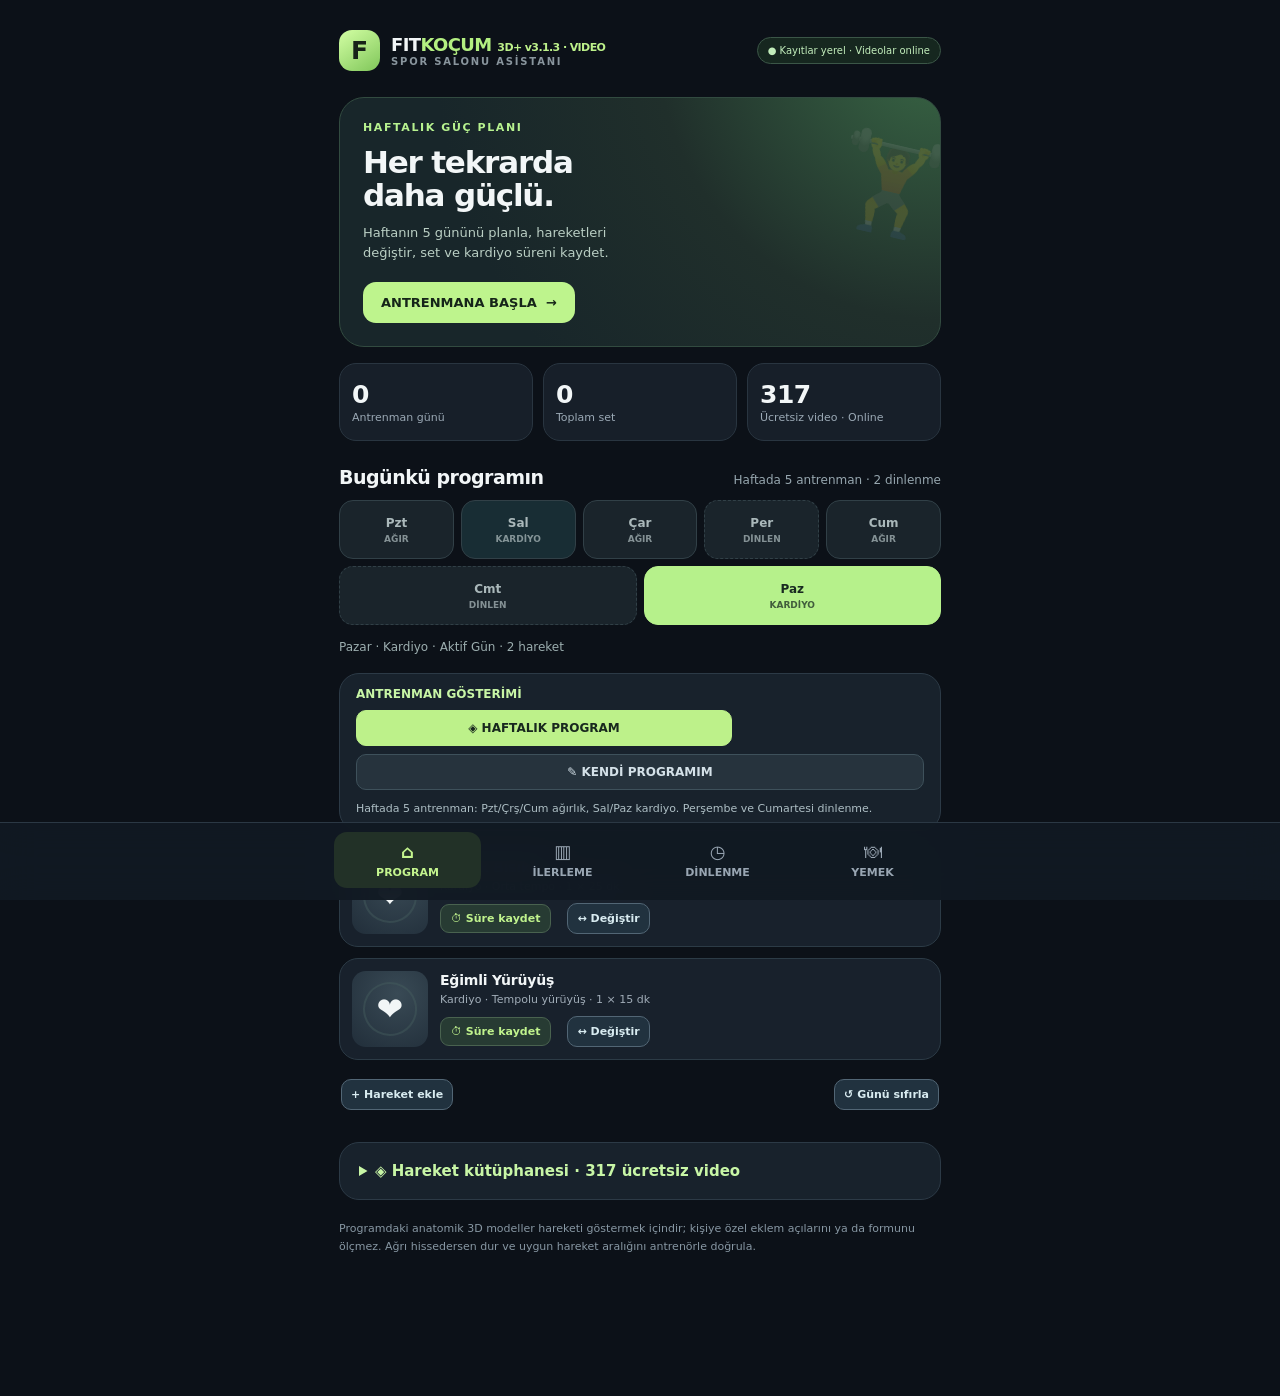
==== app/src/main/assets/index.html @ be6ac742 "fix: show unambiguous v3.1.3 version in app and exercise viewer" ====
<!doctype html><html lang="tr"><head><meta charset="utf-8"><meta name="viewport" content="width=device-width, initial-scale=1, viewport-fit=cover, user-scalable=no"><meta name="theme-color" content="#0c1118"><title>FitKoçum 3D</title>
<style>
:root{color-scheme:dark;font-family:system-ui,-apple-system,"Segoe UI",sans-serif;background:#0c1118;color:#f2f6f7;font-synthesis:none}*{box-sizing:border-box}html,body{padding:0;margin:0;min-height:100%;overscroll-behavior-y:contain}button,input{font:inherit}button{touch-action:manipulation;cursor:pointer}button:focus-visible,input:focus-visible{outline:2px solid #bbf680;outline-offset:2px}.shell{max-width:640px;margin:auto;min-height:100vh;padding:30px 19px 120px}.brand{display:flex;align-items:center;justify-content:space-between;gap:8px}.brand-icon{background:linear-gradient(145deg,#d3ffa4,#80c65a);color:#162319;width:41px;height:41px;display:grid;place-items:center;border-radius:13px;font-size:25px;font-weight:800}.brand-left{display:flex;align-items:center;gap:11px}.brand-name{font-weight:900;letter-spacing:-.6px;font-size:18px}.brand-name b{color:#b3ef81}.brand-desc{font-size:10px;color:#89959d;font-weight:700;letter-spacing:1.8px;margin-top:1px}.offline{font-size:11px;color:#c2edbb;border:1px solid #3b5647;padding:7px 10px;border-radius:50px;background:#16271f}.hero{background:radial-gradient(circle at 100% -25%,#3a6946 0,#202f2b 42%,#18262a 75%);border:1px solid #324b40;border-radius:25px;padding:23px;margin-top:26px;position:relative;overflow:hidden}.eyebrow{color:#b7f28f;font-size:11px;letter-spacing:1.6px;font-weight:900}.hero h1{font-size:31px;line-height:1.05;letter-spacing:-1.2px;margin:12px 0}.hero p{font-size:13px;color:#bacfc4;margin:0 0 20px;max-width:280px;line-height:1.5}.hero-tag{position:absolute;right:-9px;top:34px;transform:rotate(13deg);font-size:92px;opacity:.15}.cta{background:#bef48d;color:#162519;border:none;border-radius:13px;padding:13px 18px;font-size:13px;font-weight:900}.metrics{display:grid;grid-template-columns:repeat(3,1fr);gap:10px;margin:16px 0 25px}.metric{background:#171f29;border:1px solid #293540;border-radius:17px;padding:16px 12px}.metric strong{display:block;font-size:25px;letter-spacing:-.5px}.metric span{display:block;font-size:11px;color:#9ba9b5;margin-top:2px}.section-head{display:flex;justify-content:space-between;align-items:baseline;gap:8px;margin:18px 0 12px}.section-head h2{font-size:19px;letter-spacing:-.5px;margin:0}.section-head span{font-size:12px;color:#97a7af}.days{display:grid;grid-template-columns:repeat(3,1fr);gap:9px;margin-bottom:9px}.day{background:#1a242b;color:#aab8ba;border:1px solid #314047;border-radius:14px;padding:12px 5px;font-size:13px;font-weight:850}.day.active{background:#b6f18b;color:#192a21;border-color:#b6f18b}.subtitle{color:#9caeaf;font-size:12px;margin:13px 0 16px;line-height:1.6}.move{background:#18212c;border:1px solid #2c3b46;border-radius:19px;padding:12px;display:flex;gap:12px;align-items:center;margin:11px 0;transition:background .2s}.move:active{background:#22313b}.move-art{width:76px;height:76px;min-width:76px;border-radius:14px;background:radial-gradient(circle at 60% 30%,#394a55,#212e3a);display:grid;place-items:center;position:relative;font-size:32px;overflow:hidden}.move-art:before{content:'';position:absolute;width:50px;height:50px;border:2px solid #455e5d;transform:rotate(28deg);border-radius:50%;opacity:.45}.move-art span{position:relative}.move-content{flex:1;min-width:0}.move-content h3{font-size:14px;margin:0 0 5px;letter-spacing:-.2px}.move-content p{font-size:11px;color:#a1adb8;margin:0 0 10px}.move-actions{display:flex;align-items:center;gap:8px;flex-wrap:wrap}.watch{border:1px solid #49624f;background:#273b33;color:#c0f38d;padding:7px 10px;border-radius:9px;font-size:11px;font-weight:800}.logged{color:#b5f5c5;font-size:11px}.note{font-size:11px;line-height:1.6;color:#8797a3;margin:20px 0}.bottom{position:fixed;bottom:0;left:0;right:0;background:#111923f5;border-top:1px solid #2b3844;backdrop-filter:blur(18px);padding:9px max(12px,calc((100vw - 612px)/2)) max(12px,env(safe-area-inset-bottom));z-index:10;display:flex;gap:8px}.nav{flex:1;border:0;border-radius:13px;background:transparent;color:#99a6b3;display:flex;flex-direction:column;align-items:center;gap:4px;padding:9px 3px;font-size:11px;font-weight:750}.nav.active{color:#c4f58e;background:#223127}.nav span{font-size:18px}.screen[hidden],.overlay[hidden]{display:none!important}.panel{background:#18222c;border:1px solid #2c3a46;border-radius:20px;padding:19px;margin:12px 0}.panel h3{margin:0 0 7px}.panel p{color:#9faeb8;font-size:13px;line-height:1.6;margin:0}.history-item{border-bottom:1px solid #2b3944;padding:12px 0}.history-item:last-child{border-bottom:0}.history-item strong{display:block;font-size:14px}.history-item small{display:block;color:#a0afb8;margin-top:4px}.empty{color:#9eacb3;text-align:center;padding:30px 10px;border:1px dashed #40515c;border-radius:16px;font-size:13px;line-height:1.6}.timer{background:#172330;border:1px solid #354b55;border-radius:24px;text-align:center;padding:30px 18px;margin:20px 0}.clock{font-size:66px;font-weight:900;letter-spacing:-1.5px;font-variant-numeric:tabular-nums}.timer-controls{display:flex;justify-content:center;gap:9px;flex-wrap:wrap}.chip{padding:10px 13px;background:#2a3947;border:1px solid #3e5260;border-radius:11px;color:#e5eded;font-weight:750;font-size:13px}.chip.primary{background:#c0f38d;color:#192920;border-color:#b0ea83}.overlay{position:fixed;inset:0;background:#080d11e8;z-index:20;display:flex;align-items:flex-end;justify-content:center}.dialog{background:#17212b;width:min(100%,640px);max-height:96dvh;overflow:auto;border:1px solid #3a4957;border-bottom:0;border-radius:25px 25px 0 0;padding:18px 19px max(28px,env(safe-area-inset-bottom))}.dialog-header{display:flex;justify-content:space-between;align-items:flex-start;gap:10px}.dialog h2{font-size:21px;margin:4px 0 3px;letter-spacing:-.5px}.dialog-sub{color:#9cacb9;font-size:12px}.close{background:#30404c;border:0;color:white;font-size:21px;border-radius:50%;width:36px;height:36px;flex-shrink:0}.scene{position:relative;height:290px;border-radius:20px;margin-top:15px;overflow:hidden;border:1px solid #41505e;background:radial-gradient(circle at 50% 35%,#303e4b,#101b26)}#modelCanvas{display:block;width:100%;height:100%;touch-action:none}.scene-label{position:absolute;top:10px;left:10px;background:#111d26bd;border:1px solid #506068;border-radius:25px;color:#d0e9ca;padding:7px 10px;font-size:10px;font-weight:900;pointer-events:none}.scene-help{position:absolute;bottom:10px;left:10px;font-size:10px;background:#111d26b0;padding:7px 10px;border-radius:12px;color:#c3d5dc;pointer-events:none}.pause{position:absolute;right:10px;bottom:10px;background:#c0f38d;border:0;border-radius:10px;color:#18251c;font-size:12px;font-weight:900;padding:9px 11px}.instructions{margin:17px 0 0}.instructions h3{font-size:15px;margin:0 0 6px}.instructions ol{padding-left:21px;margin:8px 0;font-size:13px;color:#d3dee0;line-height:1.6}.instructions li{margin:4px 0}.caution{color:#aeb7bf;background:#232f39;border-radius:11px;padding:10px;font-size:11px;line-height:1.6;margin:10px 0}.inputs{display:grid;grid-template-columns:1fr 1fr;gap:10px;margin:15px 0}.inputs label{color:#aab8bd;font-size:12px}.inputs input{border:1px solid #506068;background:#0b151c;width:100%;border-radius:11px;color:#fff;padding:12px;font-size:17px;margin-top:6px}.save{width:100%;border:0;background:#bdf18a;color:#18281e;font-weight:900;padding:15px;border-radius:13px}.feedback{color:#c5f8a1;font-size:12px;min-height:16px;margin:8px 0}.visually-hidden{position:absolute;width:1px;height:1px;padding:0;margin:-1px;overflow:hidden;clip:rect(0,0,0,0);white-space:nowrap;border:0}

.viewcontrols{display:grid;grid-template-columns:repeat(3,1fr);gap:8px;margin:10px 0}
.viewbtn{border:1px solid #3e515b;background:#26333d;color:#d4e1e8;border-radius:10px;padding:10px 6px;font-size:12px;font-weight:800}
.viewbtn.active{background:#bdf18a;border-color:#bdf18a;color:#18281e}
.scrub{border-radius:14px;border:1px solid #334857;background:#1d2b35;padding:12px;margin-top:10px}
.scrub input[type=range]{width:100%;accent-color:#bdf18a;margin:11px 0}
.formtips{display:grid;grid-template-columns:1fr 1fr;gap:9px;margin:14px 0}
.formtip{background:#1e2b36;border:1px solid #364955;padding:12px;border-radius:13px;line-height:1.55;min-width:0}
.formtip b{display:block;color:#bdf18a;font-size:11px;letter-spacing:.6px;margin-bottom:5px}
.formtip span{font-size:12px;color:#d3e0e5}

.foodhero{margin:24px 0 15px;border-radius:23px;padding:19px;background:radial-gradient(circle at 100% 0,#3b5341,#1e2f2c 65%,#18232c);border:1px solid #405c50}
.foodhero h2{margin:8px 0;font-size:25px;letter-spacing:-.7px}.foodhero p{font-size:13px;color:#c3d6cb;line-height:1.55}
.photoPreview{width:100%;max-height:260px;object-fit:cover;border-radius:15px;border:1px solid #405564;margin:10px 0}
.foodBtns{display:grid;grid-template-columns:1fr 1fr;gap:10px;margin:14px 0}.foodBtn{display:grid;place-items:center;gap:5px;border:1px solid #506b51;background:#253d30;border-radius:14px;padding:14px 10px;color:#e1f5d3;font-size:13px;font-weight:850;cursor:pointer}
.foodBtn span{font-size:21px}.foodInput{display:none}
.foodField{display:block;font-size:12px;color:#bacbd3;margin:13px 0 6px}
.foodText{width:100%;color:white;background:#0c1721;border:1px solid #415661;border-radius:12px;padding:12px;font-size:14px}
.foodResult{background:#21382e;border:1px solid #4a7557;border-radius:15px;padding:14px;margin:15px 0;color:#e8f7ed;line-height:1.55}
.foodResult strong{font-size:22px;color:#d5ffb4}.foodPill{display:inline-block;padding:5px 9px;font-size:11px;font-weight:850;border:1px solid #52775d;border-radius:50px;color:#c6f6ae;margin-bottom:6px}
.foodWarn{padding:11px 13px;border:1px solid #4a5156;border-radius:12px;background:#272e35;color:#d2dce0;font-size:11px;line-height:1.6;margin:12px 0}
.foodLog{display:flex;justify-content:space-between;gap:15px;border-bottom:1px solid #34434b;padding:11px 0;font-size:12px}.foodLog small{color:#9eaeb6}.foodLog strong{color:#c9f4ac;white-space:nowrap}

#dayTabs{display:flex;flex-wrap:wrap;gap:7px}
#dayTabs .day{flex:1 1 110px;min-width:90px}
.custom-exercise{background:#15232d;border:1px solid #344956;border-radius:12px;padding:12px;margin:9px 0}
.custom-exercise-top{display:flex;align-items:center;justify-content:space-between;gap:8px;font-size:13px}
.custom-actions{display:flex;gap:5px}.custom-actions button{background:#2a3944;color:#e1edf0;border:1px solid #49606b;padding:7px 10px;border-radius:8px}
.custom-actions button:disabled{opacity:.35}
.custom-goals{display:flex;gap:10px;margin-top:12px}
.custom-goals label{font-size:11px;color:#abc4cf;display:flex;flex:1;gap:6px;align-items:center}
.custom-goals input{width:100%;max-width:130px;background:#0c1721;border:1px solid #475b68;border-radius:9px;color:#e9f3f8;padding:9px;font-size:12px}

.coach-panel{margin:15px 0 13px;background:linear-gradient(145deg,#1c3730,#172630 78%);border:1px solid #45674d;border-radius:16px;padding:15px}
.coach-eyebrow{color:#c0f495;font-size:11px;font-weight:900;letter-spacing:.9px}
.coach-panel h3{font-size:16px;margin:5px 0 9px}
.coach-advice{font-size:13px;line-height:1.55;color:#deecdf}
.coach-history{font-size:12px;color:#b5c9d2;margin-top:9px}
.coach-safety{font-size:11px;color:#b9cbd0;line-height:1.5;margin-top:9px}
.coach-count{display:inline-block;background:#33483e;border-radius:8px;padding:4px 8px;color:#d6f6bc;font-size:11px;margin-top:10px;font-weight:750}
.rir-field{display:block;margin:10px 0 12px;font-size:12px;color:#c4d6dc}
.rir-field select{width:100%;margin-top:8px;padding:12px;border:1px solid #405a63;border-radius:12px;background:#15232c;color:#eef9f5;font-size:14px}
.quick-rest{margin-top:12px;padding:13px;border-radius:14px;border:1px solid #425f54;background:#192f2a}
.quick-rest-head{display:flex;align-items:center;justify-content:space-between;gap:10px}
.quick-rest-head strong{font-variant-numeric:tabular-nums;font-size:22px;color:#c5fba1}
.quick-rest button{background:#2e4540;border:1px solid #587064;padding:8px 13px;border-radius:10px;color:#e1f8d5;font-size:12px;font-weight:800}
.auto-rest-option{display:flex;align-items:center;gap:8px;margin-top:11px;font-size:12px;color:#c9dad5}
.auto-rest-option input{accent-color:#bdf18a;width:17px;height:17px}
.coach-mini{display:inline-block;color:#b8d9b6;font-size:11px;margin-top:5px;line-height:1.4}

.technique-compare{background:linear-gradient(140deg,#172a2c,#1d2b35);border:1px solid #45615a;border-radius:16px;padding:14px;margin:10px 0 13px}
.technique-compare h3{font-size:14px;letter-spacing:.15px;margin:0 0 6px;color:#eff6eb}
.technique-compare p{font-size:11px;line-height:1.55;color:#b9c8ce;margin:7px 0 12px}
.technique-compare-grid{display:grid;grid-template-columns:1fr 1fr;gap:9px}
.technique-form-button{padding:12px 8px;border-radius:11px;font-size:12px;font-weight:850;border:1px solid #47606a;background:#273842;color:#d4e5ed}
.technique-form-button.good[aria-pressed="true"]{color:#1d321a;background:#bdf18a;border-color:#bdf18a}
.technique-form-button.bad[aria-pressed="true"]{color:#fff0ed;background:#883e49;border-color:#e4787e}
.technique-warning{font-size:12px;line-height:1.5;border:1px solid #536b64;background:#22372f;border-radius:10px;padding:11px;margin-top:10px;color:#deeee3}
.technique-warning.bad{background:#422c35;color:#ffe2df;border-color:#ac6068}
.technique-steps{display:grid;grid-template-columns:repeat(3,1fr);gap:7px;margin-top:12px}
.technique-steps button{padding:10px 4px;border-radius:10px;background:#263c43;color:#dae7e9;border:1px solid #46616b;font-size:11px;font-weight:800}
.technique-steps button:focus-visible{outline:2px solid #cdfb96}
.render-panel{background:#16242d;border:1px solid #364d56;border-radius:14px;padding:12px;margin:4px 0 14px}
.render-panel-title{display:flex;align-items:center;justify-content:space-between;color:#d4f4d9;font-size:11px;font-weight:850;letter-spacing:.55px;margin-bottom:9px}
.render-panel-title span:last-child{letter-spacing:0;color:#bfe58e}
.render-panel-buttons{display:grid;grid-template-columns:repeat(3,minmax(0,1fr));gap:6px}
.render-panel-buttons .viewbtn{padding:10px 5px;font-size:11px;line-height:1.3}
.render-panel-note{margin:10px 2px 0;font-size:10px;color:#a9bcc7;line-height:1.5}

.muscle-panel{border:1px solid #567a6e;background:linear-gradient(145deg,#1c302f,#152932);border-radius:15px;padding:13px;margin:10px 0 14px}
.muscle-panel-title{display:flex;justify-content:space-between;gap:10px;align-items:center;color:#d9f5e8;font-size:12px;font-weight:900;letter-spacing:.5px;margin-bottom:10px}
.muscle-panel-title span{font-size:10px;color:#9abdb7;white-space:nowrap;letter-spacing:0}
.muscle-mode-grid{display:grid;grid-template-columns:repeat(3,minmax(0,1fr));gap:6px}
.muscle-mode-grid .viewbtn{padding:10px 3px;font-size:11px;line-height:1.3}
[data-muscle-mode="primary"].active{border-color:#f3a26d!important;background:#664331!important;color:#ffe4cc!important}
[data-muscle-mode="all"].active{border-color:#76cdcf!important;background:#265759!important;color:#d5ffff!important}
.muscle-legend{display:flex;flex-wrap:wrap;gap:6px;margin:12px 0 0}
.muscle-pill{display:inline-flex;align-items:center;gap:5px;border:1px solid #46615c;border-radius:16px;padding:6px 9px;color:#e0ede8;font-size:11px;background:#263c3b}
.muscle-pill:before{content:'';display:block;width:8px;height:8px;border-radius:50%;background:#ff9c61;box-shadow:0 0 7px #ff9862}
.muscle-pill.secondary:before{background:#75dfe3;box-shadow:0 0 7px #75dfe3}
.muscle-pill.secondary{color:#b8e8e8}
.muscle-note{font-size:10px;line-height:1.55;color:#aecac2;margin:11px 0 0}

.catalog-move{background:linear-gradient(125deg,#192a32,#101a24);border:1px solid #30454e;border-radius:15px;margin-bottom:9px}
.catalog-move .move-art{background:radial-gradient(circle at 35% 25%,#375b5c,#12242e 68%);border:1px solid #3d5b59;border-radius:13px}
.library-emoji{display:flex;align-items:center;justify-content:center;font-size:37px;filter:drop-shadow(0 3px 7px #0a141a)}
.library-actions{display:flex;align-items:center;justify-content:space-between;gap:12px;margin-top:8px}
.favorite-move{background:#29363a;border:1px solid #466665;border-radius:10px;padding:6px 12px;color:#91bbb5;font-size:20px;min-height:37px}
.favorite-move.selected{color:#ffe092;background:#574b31;border-color:#bea36b}
.catalog-move .watch{background:#335246;color:#e0f7db;font-size:11px;min-width:106px;text-align:center;border-radius:9px;padding:9px 13px}

.athlete-panel{border:1px solid #508e84;background:linear-gradient(135deg,#172b33,#1c3c3a);border-radius:17px;padding:14px;margin:9px 0 15px}
.athlete-title{display:flex;justify-content:space-between;align-items:center;font-size:12px;font-weight:900;color:#d7faf1;letter-spacing:.4px}
.athlete-title span:last-child{color:#8fe7c1;font-size:9px}
.athlete-description,.athlete-disclaimer{color:#b9d4d0;font-size:11px;line-height:1.55;margin:9px 0 12px}
.athlete-disclaimer{color:#9fbcb6;margin:10px 0 0;font-size:10px}
.athlete-grid{display:grid;grid-template-columns:repeat(2,minmax(0,1fr));gap:7px}
.athlete-grid.three{grid-template-columns:repeat(3,minmax(0,1fr))}
.athlete-grid button{padding:10px 4px;border-radius:10px;font-size:11px;line-height:1.35}
.athlete-grid button.active{background:#32665c!important;border-color:#81dbbd!important;color:#e5fff4!important}
</style></head><body>
<div class="shell">
<header class="brand"><div class="brand-left"><div class="brand-icon">F</div><div><div class="brand-name">FIT<b>KOÇUM</b> <span style="color:#bdf18a;font-size:11px">3D+ v3.1.3 · VIDEO</span></div><div class="brand-desc">SPOR SALONU ASİSTANI</div></div></div><div class="offline" style="font-size:10px">● Kayıtlar yerel · Videolar online</div></header>
<section id="home" class="screen"><div class="hero"><div class="eyebrow">HAFTALIK GÜÇ PLANI</div><h1>Her tekrarda<br>daha güçlü.</h1><p>Haftanın 5 gününü planla, hareketleri değiştir, set ve kardiyo süreni kaydet.</p><button class="cta" id="heroGo">ANTRENMANA BAŞLA &nbsp;→</button><div class="hero-tag">🏋</div></div><div class="metrics"><div class="metric"><strong id="sessions">0</strong><span>Antrenman günü</span></div><div class="metric"><strong id="sets">0</strong><span>Toplam set</span></div><div class="metric"><strong>317</strong><span>Ücretsiz video · Online</span></div></div><div class="section-head"><h2>Bugünkü programın</h2><span>Haftada 5 antrenman · 2 dinlenme</span></div><div class="days" id="dayTabs"></div><p class="subtitle" id="dayCaption"></p><div class="panel" style="margin:8px 0 14px;padding:13px 16px">
<div style="font-size:12px;font-weight:850;color:#c8f6a6;margin-bottom:9px">ANTRENMAN GÖSTERİMİ</div>
<div class="viewcontrols" style="margin:0"><button class="viewbtn active" id="choose3d" style="grid-column:span 2">◈ HAFTALIK PROGRAM</button><button class="viewbtn" id="chooseClassic">Önceki plan</button><button class="viewbtn" id="chooseCustom" style="grid-column:span 3">✎ KENDİ PROGRAMIM</button></div>
<p id="modeInfo" style="font-size:11px;line-height:1.55;color:#aebfc5;margin:10px 0 0"></p>
</div>
<section id="customEditor" class="panel" hidden style="margin:0 0 16px">
<div style="display:flex;align-items:center;justify-content:space-between;gap:12px"><h3 style="margin:0">✎ Kendi Programım</h3><button id="customAddDay" class="chip" type="button">+ Gün ekle</button></div>
<p>Günleri ve hareketleri kendine göre düzenle. Değişiklikler otomatik telefonuna kaydedilir, eski set kayıtlarına dokunulmaz.</p>
<label class="foodField" for="customDayTitle">Günün adı</label><input id="customDayTitle" class="foodText" maxlength="48" placeholder="Örn. Göğüs & Sırt">
<div id="customMoves" style="margin:14px 0"></div>
<label class="foodField" for="customSearch">Hareket seç</label>
<input id="customSearch" class="foodText" type="search" placeholder="Hareket ara: bench, sırt, bacak…" autocomplete="off">
<select id="customMoveSelect" class="foodText" style="margin-top:8px"></select>
<div class="foodBtns" style="margin-top:12px">
<button id="customAddMove" class="foodBtn" type="button">+ Hareket ekle</button>
<button id="customRemoveDay" class="foodBtn" type="button">− Günü kaldır</button>
</div>
<div class="foodWarn">Bir hareketteki ağırlık ve tekrar kayıtları kaldırma veya sıralama işleminden etkilenmez. Uygulama kaldırılırsa telefonun yerel verileri silinebilir; önemli kayıtlarını dışa aktar.</div>
<div id="customStatus" class="feedback" role="status"></div>
</section>
<div id="moveList"></div>
<details id="exerciseLibrary" class="panel" style="margin-top:22px">
<summary style="cursor:pointer;font-size:15px;font-weight:850;color:#c8f6a6">◈ Hareket kütüphanesi · 317 ücretsiz video</summary>
<p style="margin:12px 0">Ücretsiz veri tabanındaki 317 harekete ait çevrimiçi video bağlantıları eklenmiştir. Videolar için internet gerekir; diğer hareketlerde yalnızca açıklama gösterilebilir.</p>
<label class="foodField" for="moveSearch">Hareket ara</label>
<input id="moveSearch" class="foodText" placeholder="390 harekette ara: squat, yoga, neck, denge...">
<div class="move-filter-row" id="moveFilters" style="display:flex;gap:7px;overflow-x:auto;margin:13px 0 17px;padding:2px 0"></div>
<p class="subtitle" id="moveCount">390 hareket</p>
<div id="realMoveList"></div><button class="chip" type="button" id="loadMoreMoves" hidden style="display:none;width:100%;margin:14px auto;text-align:center">＋ Daha fazla hareket göster</button>
</details><p class="note">Programdaki anatomik 3D modeller hareketi göstermek içindir; kişiye özel eklem açılarını ya da formunu ölçmez. Ağrı hissedersen dur ve uygun hareket aralığını antrenörle doğrula.</p></section>
<section id="history" class="screen" hidden><div class="section-head" style="margin-top:30px"><h2>İlerlemen</h2><span>Telefonunda kayıtlı</span></div><div class="metrics"><div class="metric"><strong id="hSets">0</strong><span>Set</span></div><div class="metric"><strong id="hDays">0</strong><span>Gün</span></div><div class="metric"><strong id="hVolume">0</strong><span>Hacim (kg)</span></div></div><div class="panel"><h3>Gelişim mantığı</h3><p>Hedef tekrar aralığının üst sınırına tüm setlerde kontrollü ulaştığında bir sonraki antrenmanda küçük bir ağırlık artışı deneyebilirsin. Her seferinde form öncelikli.</p></div><div class="section-head"><h2>Kaydedilen setler</h2><button id="export" class="chip">Dışa aktar</button></div><div id="logs"></div>
<div class="panel" style="margin-top:22px"><h3>Eski sürümden kayıt aktar</h3>
<p>Eski FitKoçum'da İlerleme → Dışa aktar → metni kopyala. Buraya yapıştırarak setlerini yeni uygulamaya taşıyabilirsin. Eski uygulamanı silmen gerekmez.</p>
<label class="foodField" for="importWorkoutText">Kayıtların JSON metni</label>
<textarea class="foodText" id="importWorkoutText" rows="3" placeholder="Eski uygulamadan kopyalanan [ { ... } ] şeklindeki kayıt"></textarea>
<button class="chip primary" id="importWorkoutBtn" style="margin-top:10px">↥ KAYITLARI İÇE AKTAR</button>
<div id="importWorkoutStatus" class="feedback" role="status"></div></div></section>
<section id="rest" class="screen" hidden><div class="section-head" style="margin-top:30px"><h2>Dinlenme sayacı</h2><span>Set arası</span></div><div class="timer"><div style="font-size:13px;color:#aebfcc">Bir sonraki set için hazır ol</div><div class="clock" id="clock">01:30</div><div class="timer-controls"><button class="chip" data-rest="60">60 sn</button><button class="chip" data-rest="90">90 sn</button><button class="chip" data-rest="120">120 sn</button></div><div class="timer-controls" style="margin-top:18px"><button class="chip primary" id="timerToggle">▶ Başlat</button><button class="chip" id="timerReset">↻ Sıfırla</button></div></div><div class="panel"><h3>Nasıl kullanılır?</h3><p>Bir set bittiğinde 60, 90 veya 120 saniye seç. Süreyi başlat. Kas geliştirmede zorlayıcı setler için ihtiyacına göre daha uzun dinlenebilirsin.</p></div></section>
<section id="meal" class="screen" hidden>
<div class="foodhero"><div class="eyebrow">FİTKOÇUM · YEMEK ASİSTANI</div><h2>Fotoğraf çek, yaklaşık kaloriyi gör.</h2><p>Fotoğraftaki yemeği AI ile yorumla, tahmini kalori aralığını incele ve kendi porsiyonunu doğrulayarak kaydet.</p></div>
<div class="panel">
<h3>📸 Yemeğin fotoğrafı</h3><p>Yemeği tek karede, iyi ışıkta çek. Sos, yağ, içecek ve yan ürünleri de göster.</p>
<div class="foodBtns">
<label class="foodBtn"><span>📷</span>Kamerayla çek<input class="foodInput" id="mealCamera" type="file" accept="image/*" capture="environment"></label>
<label class="foodBtn"><span>▧</span>Galeriden seç<input class="foodInput" id="mealGallery" type="file" accept="image/*"></label>
</div><img class="photoPreview" alt="Seçilen yemek fotoğrafı" id="mealPreview" hidden>
<label class="foodField" for="mealNotes">İsteğe bağlı porsiyon bilgisi</label>
<input class="foodText" id="mealNotes" type="text" maxlength="140" placeholder="Örn. 1 tabak, 2 köfte, 1 kaşık yağ">
</div>
<div class="panel">
<h3>✨ AI ile kalori tahmini</h3>
<p>Bu özellik için ücretsiz kullanım sınırı olabilen bir Google AI Studio API anahtarı gerekir. Anahtar telefona kaydedilmez; fotoğraf analiz sırasında Google'a gönderilir.</p>
<label class="foodField" for="mealApiKey">Gemini API anahtarın</label>
<input class="foodText" id="mealApiKey" type="password" autocomplete="off" placeholder="API anahtarını buraya yapıştır">
<p style="margin:7px 0 12px">Anahtar almak için <a href="https://aistudio.google.com/api-keys" style="color:#c6f29f">Google AI Studio</a> sayfasını aç. Ücretsiz sınırlar ve koşullar Google tarafından belirlenir.</p>
<button class="save" id="mealAnalyze">📷 FOTOĞRAFI ANALİZ ET</button>
<div id="mealStatus" class="feedback" role="status" style="margin-top:12px"></div>
<div id="mealResult" class="foodResult" hidden></div>
<div class="foodWarn">Fotoğraftan kalori ölçülemez, yalnız tahmin edilir. Yağ, sos, tarif ve porsiyon görünmeyebilir. Bu sonuç tek başına öğün atlama ya da yeme/yememe kararı için kullanılmamalı.</div>
</div>
<div class="panel">
<h3>🍽️ Öğün kaydı</h3><p>AI sonucu varsa ortalama değeri düzenleyebilir ya da AI kullanmadan elle kayıt ekleyebilirsin.</p>
<label class="foodField" for="foodName">Yemek adı</label><input id="foodName" class="foodText" placeholder="Örn. tavuk pilav">
<label class="foodField" for="foodKcal">Yaklaşık kalori (kcal)</label><input id="foodKcal" class="foodText" inputmode="numeric" type="number" min="1" max="5000" placeholder="Örn. 650">
<button class="save" style="margin-top:15px" id="foodSave">✓ ÖĞÜNÜ KAYDET</button><div id="foodSaveStatus" class="feedback" role="status"></div>
<div class="section-head"><h2>Bugünkü kayıtların</h2><span id="foodTodayTotal">0 kcal</span></div><div id="foodLog"></div>
</div></section>
</div>
<nav class="bottom" aria-label="Alt menü"><button class="nav active" data-tab="home"><span>⌂</span>PROGRAM</button><button class="nav" data-tab="history"><span>▥</span>İLERLEME</button><button class="nav" data-tab="rest"><span>◷</span>DİNLENME</button><button class="nav" data-tab="meal"><span>🍽</span>YEMEK</button></nav>
<div class="overlay" id="overlay" hidden><section class="dialog" role="dialog" aria-modal="true" aria-labelledby="title"><div class="dialog-header"><div><div class="eyebrow">FitKoçum v3.1.3 · VİDEO</div><h2 id="title"></h2><div class="dialog-sub" id="sub"></div></div><button id="close" aria-label="Kapat" class="close">×</button></div><div class="scene" style="height:360px"><canvas id="modelCanvas" aria-label="Döndürülebilir, animasyonlu 3D sporcu modeli"></canvas><div class="scene-label">● UYGULAMA İÇİ 3D MODEL</div><div class="scene-help">↻ Parmağınla çevir</div><button id="pause" class="pause">⏸ Duraklat</button></div><div class="viewcontrols" aria-label="Kamera açısı">
<button class="viewbtn" data-camera="front">◉ Önden</button>
<button class="viewbtn" data-camera="side">◧ Yandan</button>
<button class="viewbtn active" data-camera="angle">◈ 45°</button>
</div>
<div class="viewcontrols" aria-label="3D animasyon hızı" style="margin:4px 0 12px">
<button type="button" class="viewbtn" data-play-speed="0.5">◁ 0,5× Yavaş</button>
<button type="button" class="viewbtn active" data-play-speed="1">1× Normal</button>
<button type="button" class="viewbtn" data-play-speed="1.5">▷ 1,5× Hızlı</button>
</div>
<div class="render-panel" aria-label="3D görüntü kalitesi ve ortamı">
  <div class="render-panel-title"><span>◈ 3D GÖRÜNTÜ AYARLARI</span><span id="renderQualityLabel">Dengeli</span></div>
  <div class="render-panel-buttons" role="group" aria-label="3D grafik kalitesi">
    <button type="button" class="viewbtn" data-render-quality="eco">⚡ Performans</button>
    <button type="button" class="viewbtn active" data-render-quality="balanced">◈ Dengeli</button>
    <button type="button" class="viewbtn" data-render-quality="high">✦ Yüksek</button>
  </div>
  <div class="render-panel-buttons" role="group" aria-label="3D sahne ortamı" style="grid-template-columns:repeat(2,1fr);margin-top:7px">
    <button type="button" class="viewbtn active" data-stage-mode="studio">▦ Spor salonu</button>
    <button type="button" class="viewbtn" data-stage-mode="focus">◯ Sade arka plan</button>
  </div>
  <p class="render-panel-note">Yüksek kalite daha fazla pil tüketebilir. 3D model aynı kalır; ışık, gölge ve çözünürlük değişir.</p>
</div>
<section id="athleteStudioPanel" class="athlete-panel" hidden aria-label="3D sanal sporcu görünümü">
  <div class="athlete-title"><span>◈ OYUN STİLİ 3D SPORCU</span><span>ÇEVRİMDIŞI</span></div>
  <p class="athlete-description">Yeni 361 esneme, denge ve mobilite animasyonu için yüz, saç, spor kıyafeti ve ayakkabıları olan oyun tarzı sporcu. İstersen eski mankene dönebilirsin.</p>
  <div class="athlete-grid" role="group" aria-label="3D karakter seç">
    <button class="viewbtn active" type="button" data-athlete-mode="athlete">◈ 3D Sporcu</button>
    <button class="viewbtn" type="button" data-athlete-mode="original">○ Orijinal Manken</button>
  </div>
  <div class="athlete-grid three" role="group" aria-label="Sporcu kıyafet rengi" style="margin-top:8px">
    <button class="viewbtn active" type="button" data-athlete-look="arena">◉ Arena</button>
    <button class="viewbtn" type="button" data-athlete-look="pulse">◉ Pulse</button>
    <button class="viewbtn" type="button" data-athlete-look="carbon">◉ Carbon</button>
  </div>
  <p class="athlete-disclaimer">3D sporcu, orijinal hareket iskeletine bağlanan stilize bir oyun karakteridir; fotogerçekçi insan taraması veya profesyonel hareket yakalama değildir.</p>
</section>
<section id="musclePanel" class="muscle-panel" hidden aria-label="Çalışan kasların 3D vurgusu">
  <div class="muscle-panel-title">◉ HAREKETTE ÇALIŞAN KASLAR <span>3D BÖLGE GÖSTERİMİ</span></div>
  <div class="muscle-mode-grid" role="group" aria-label="Kas vurgulama modu">
    <button class="viewbtn" type="button" data-muscle-mode="off" aria-pressed="false">○ Kapalı</button>
    <button class="viewbtn active" type="button" data-muscle-mode="primary" aria-pressed="true">● Ana kaslar</button>
    <button class="viewbtn" type="button" data-muscle-mode="all" aria-pressed="false">◉ Tüm kaslar</button>
  </div>
  <div id="muscleGroups" class="muscle-legend"></div>
  <p class="muscle-note">Turuncu = ana çalışan bölge · Turkuaz = yardımcı bölge. Vurgular animasyonu takip eden <b>yaklaşık eğitim işaretleridir</b>; kesin kas sınırları veya kişisel EMG ölçümü değildir.</p>
</section>
<section id="techniqueCompare" class="technique-compare" hidden aria-label="3D doğru teknik ve hata karşılaştırması">
<h3>Tekniği 3D karşılaştır</h3>
<p>Yeşil işaretler örnek hareketi, kırmızılar abartılmış yaygın hata örneğini gösterir. Hata modu bir çalışma talimatı veya kişisel açı ölçümü değildir.</p>
<div class="technique-compare-grid">
<button id="formCorrect" type="button" class="technique-form-button good" aria-pressed="true">✓ Doğru teknik</button>
<button id="formWrong" type="button" class="technique-form-button bad" aria-pressed="false">! Yaygın hata</button>
</div>
<div id="techniqueWarning" role="status" class="technique-warning">Doğru form gösteriliyor.</div>
<div class="technique-steps" aria-label="Hareketin aşamaları">
<button type="button" data-technique-phase="0">1 · Başlangıç</button>
<button type="button" data-technique-phase="0.5">2 · Kaldırış/çekiş</button>
<button type="button" data-technique-phase="0.75">3 · Kontrollü dönüş</button>
</div>
<p style="margin-bottom:0">Görünen aşama: <b id="techniquePhase">Başlangıç</b> · Eklem açıları kişiye göre değişir, uygulama açı ölçümü yapmaz.</p>
</section>
<div class="scrub">
<div style="display:flex;align-items:center;justify-content:space-between;font-size:12px"><b>Hareketi adım adım incele</b><span id="poseStage" style="color:#c8f3a9">Oynatılıyor</span></div>
<input aria-label="Hareket konumu" id="poseRange" type="range" min="0" max="100" value="0">
<div style="display:flex;justify-content:space-between;color:#94a8b5;font-size:11px"><span>Başlangıç</span><span>Orta</span><span>Bitiş</span></div>
</div>
<div class="formtips">
<div class="formtip"><b>01 · VÜCUT POZİSYONU</b><span id="formSetup"></span></div>
<div class="formtip"><b>02 · EKLEM & AÇI</b><span id="formAngle"></span></div>
<div class="formtip"><b>03 · AĞIRLIK YOLU</b><span id="formPath"></span></div>
<div class="formtip"><b>04 · KAÇINILACAK HATA</b><span id="formMistake"></span></div>
</div>
<div style="font-size:11px;color:#b6c8d0;line-height:1.5;margin:8px 0 12px">Yeşil işaretler ağırlığın veya ana hareketin yaklaşık yolunu gösterir. Açı ve hareket açıklamaları eğitim amaçlıdır; herkese uygun sabit eklem dereceleri değildir.</div>
<div id="real3dStatus" class="scene-label" style="top:auto;bottom:48px" hidden></div><div id="sceneError" class="caution" hidden>Bu cihazda 3D görüntü başlatılamadı. Hareket adımlarını aşağıdan okuyabilirsin.</div><div class="instructions"><h3>Hareketi nasıl yaparım?</h3><ol id="steps"></ol><div class="caution" id="caution"></div></div><div class="coach-panel" id="coachPanel" aria-live="polite">
<div class="coach-eyebrow">FİTKOÇUM · AKILLI SET KOÇU</div><h3 id="coachHeading">Son performansın</h3>
<div id="coachAdvice" class="coach-advice"></div><div id="coachHistory" class="coach-history"></div>
<div id="coachSetCount" class="coach-count"></div>
<div class="coach-safety">Öneriler kayıtlarına dayalıdır; hareket tekniğini ölçmez. Ağrı, baş dönmesi veya kontrol kaybı varsa seti durdur.</div>
</div>
<div class="inputs"><label>Ağırlık (kg)<input type="number" id="weight" min="0" max="500" step="0.5" inputmode="decimal" placeholder="Örn. 20"></label><label>Tekrar<input type="number" id="reps" min="1" max="100" step="1" inputmode="numeric" placeholder="Örn. 10"></label></div>
<label class="rir-field" for="rir">Bu setten sonra kaç tekrar daha yapabilirdin? (RIR)
<select id="rir"><option value="">Bilmiyorum / kaydetme</option><option value="0">0 · Son sınırımdaydım</option><option value="1">1 tekrar</option><option value="2">2 tekrar</option><option value="3">3 tekrar</option><option value="4">4 veya daha fazla</option></select></label>
<button class="save" id="save">✓ SETİ KAYDET</button><div class="feedback" id="feedback" role="status"></div>
<div id="quickRest" class="quick-rest">
<div class="quick-rest-head"><span style="font-size:12px">⏱ Set arası dinlenme</span><strong id="quickRestClock">01:30</strong><button id="quickRestToggle" type="button">⏸ Duraklat</button></div>
<div class="auto-rest-option"><input type="checkbox" id="autoRest" checked><label for="autoRest">Set kaydedince dinlenme sayacını başlat</label></div>
<div class="coach-mini">Dinlenme süresini alt menüdeki Dinlenme ekranından 60 / 90 / 120 sn olarak değiştirebilirsin.</div>
</div></section></div>
<script>/* FitKoçum offline 3D exercise demonstrator. No external libraries, assets or network calls. */
(function(){'use strict';
const V={add:(a,b)=>a.map((v,i)=>v+b[i]), sub:(a,b)=>a.map((v,i)=>v-b[i]),scale:(a,k)=>a.map(v=>v*k),lerp:(a,b,t)=>a.map((v,i)=>v+(b[i]-v)*t),cross:(a,b)=>[a[1]*b[2]-a[2]*b[1],a[2]*b[0]-a[0]*b[2],a[0]*b[1]-a[1]*b[0]],norm:a=>{const n=Math.hypot(...a)||1;return a.map(v=>v/n)}};
const M={identity:()=>[1,0,0,0,0,1,0,0,0,0,1,0,0,0,0,1],mul:(a,b)=>{let o=new Array(16).fill(0);for(let c=0;c<4;c++)for(let r=0;r<4;r++)for(let k=0;k<4;k++)o[c*4+r]+=a[k*4+r]*b[c*4+k];return o;},persp:(fov,asp,near,far)=>{let f=1/Math.tan(fov/2);return[f/asp,0,0,0,0,f,0,0,0,0,(far+near)/(near-far),-1,0,0,2*far*near/(near-far),0]},look:(eye,center)=>{let z=V.norm(V.sub(eye,center)),x=V.norm(V.cross([0,1,0],z)),y=V.cross(z,x);return[x[0],y[0],z[0],0,x[1],y[1],z[1],0,x[2],y[2],z[2],0,-(x[0]*eye[0]+x[1]*eye[1]+x[2]*eye[2]),-(y[0]*eye[0]+y[1]*eye[1]+y[2]*eye[2]),-(z[0]*eye[0]+z[1]*eye[1]+z[2]*eye[2]),1]}};
function meshSphere(){let p=[],n=[],ix=[],lat=12,lon=18;for(let i=0;i<=lat;i++){let phi=Math.PI*i/lat;for(let j=0;j<=lon;j++){let theta=2*Math.PI*j/lon;let x=Math.sin(phi)*Math.cos(theta),y=Math.cos(phi),z=Math.sin(phi)*Math.sin(theta);p.push(x,y,z);n.push(x,y,z)}}for(let i=0;i<lat;i++)for(let j=0;j<lon;j++){let a=i*(lon+1)+j,b=a+lon+1;ix.push(a,a+1,b,b,a+1,b+1)}return{p,n,ix}}
function meshCyl(){let p=[],n=[],ix=[],s=16;for(let i=0;i<=s;i++){let a=i/s*Math.PI*2,x=Math.cos(a),z=Math.sin(a);p.push(x,-.5,z,x,.5,z);n.push(x,0,z,x,0,z)}for(let i=0;i<s;i++){let k=i*2;ix.push(k,k+1,k+2,k+1,k+3,k+2)}for(let side of [-1,1]){let at=p.length/3;p.push(0,side*.5,0);n.push(0,side,0);for(let i=0;i<=s;i++){let a=i/s*2*Math.PI;p.push(Math.cos(a),side*.5,Math.sin(a));n.push(0,side,0)}for(let i=0;i<s;i++)if(side>0)ix.push(at,at+2+i,at+1+i);else ix.push(at,at+1+i,at+2+i)}return{p,n,ix}}
function meshBox(){let p=[],n=[],ix=[],f=[[[0,0,1],[-1,-1,1],[1,-1,1],[1,1,1],[-1,1,1]],[[0,0,-1],[1,-1,-1],[-1,-1,-1],[-1,1,-1],[1,1,-1]],[[0,1,0],[-1,1,1],[1,1,1],[1,1,-1],[-1,1,-1]],[[0,-1,0],[-1,-1,-1],[1,-1,-1],[1,-1,1],[-1,-1,1]],[[1,0,0],[1,-1,1],[1,-1,-1],[1,1,-1],[1,1,1]],[[-1,0,0],[-1,-1,-1],[-1,-1,1],[-1,1,1],[-1,1,-1]]];for(let face of f){let o=p.length/3;for(let q of face.slice(1)){p.push(...q);n.push(...face[0])}ix.push(o,o+1,o+2,o,o+2,o+3)}return{p,n,ix}}
const C={skin:[.96,.73,.57],shirt:[.58,.49,.98],shorts:[.21,.26,.38],shoes:[.68,.93,.75],metal:[.80,.88,.98],dark:[.12,.15,.21],accent:[.71,.97,.45],bench:[.31,.37,.51],floor:[.14,.17,.24],line:[.25,.31,.41],hair:[.16,.18,.23]};
class Scene3D{
 constructor(canvas){this.canvas=canvas;this.gl=canvas.getContext('webgl',{antialias:true,alpha:false,preserveDrawingBuffer:false});this.type='squat';this.angle=.55;this.elevation=.24;this.playing=true;this.speed=1;this.clock=0;this.previous=0;this.dragging=false;this.pointer=null;this.fail=false;if(!this.gl){this.fail=true;return}this.setup();this.events();this.raf=requestAnimationFrame(t=>this.frame(t))}
 setup(){const g=this.gl;const vs=`attribute vec3 aPos;attribute vec3 aNormal;uniform mat4 uMVP;uniform mat4 uModel;varying float vLight;void main(){vec3 n=normalize(mat3(uModel)*aNormal);vLight=0.42+0.58*max(dot(n,normalize(vec3(-0.4,0.85,0.7))),0.0);gl_Position=uMVP*vec4(aPos,1.0);}`;const fs=`precision mediump float;uniform vec3 uColor;varying float vLight;void main(){gl_FragColor=vec4(uColor*vLight,1.0);}`;const shader=(type,src)=>{let s=g.createShader(type);g.shaderSource(s,src);g.compileShader(s);if(!g.getShaderParameter(s,g.COMPILE_STATUS))throw new Error(g.getShaderInfoLog(s));return s};try{let p=g.createProgram();g.attachShader(p,shader(g.VERTEX_SHADER,vs));g.attachShader(p,shader(g.FRAGMENT_SHADER,fs));g.linkProgram(p);if(!g.getProgramParameter(p,g.LINK_STATUS))throw new Error(g.getProgramInfoLog(p));this.program=p;this.loc={pos:g.getAttribLocation(p,'aPos'),normal:g.getAttribLocation(p,'aNormal'),mvp:g.getUniformLocation(p,'uMVP'),model:g.getUniformLocation(p,'uModel'),color:g.getUniformLocation(p,'uColor')};this.meshes={sphere:meshSphere(),cyl:meshCyl(),box:meshBox()};for(let m of Object.values(this.meshes)){m.b=g.createBuffer();m.nb=g.createBuffer();m.ib=g.createBuffer();g.bindBuffer(g.ARRAY_BUFFER,m.b);g.bufferData(g.ARRAY_BUFFER,new Float32Array(m.p),g.STATIC_DRAW);g.bindBuffer(g.ARRAY_BUFFER,m.nb);g.bufferData(g.ARRAY_BUFFER,new Float32Array(m.n),g.STATIC_DRAW);g.bindBuffer(g.ELEMENT_ARRAY_BUFFER,m.ib);g.bufferData(g.ELEMENT_ARRAY_BUFFER,new Uint16Array(m.ix),g.STATIC_DRAW)}g.enable(g.DEPTH_TEST);g.enable(g.CULL_FACE);g.clearColor(.085,.105,.15,1)}catch(e){console.error(e);this.fail=true}}
 events(){const c=this.canvas;c.addEventListener('pointerdown',e=>{this.pointer=[e.clientX,e.clientY];this.dragging=true;c.setPointerCapture(e.pointerId)});c.addEventListener('pointermove',e=>{if(!this.dragging)return;this.angle+=(e.clientX-this.pointer[0])*.011;this.elevation=Math.min(.76,Math.max(-.14,this.elevation+(e.clientY-this.pointer[1])*.006));this.pointer=[e.clientX,e.clientY]});for(let name of ['pointerup','pointercancel'])c.addEventListener(name,()=>this.dragging=false)}
 setExercise(type){this.type=type;this.clock=0;this.playing=true;this.angle=.55;this.elevation=.24;this.manualProgress=null;this.canvas.style.display='block'}
 setPlaying(v){this.playing=v;if(v)this.manualProgress=null}
 setCamera(v){this.angle=v==='front'?0:v==='side'?Math.PI/2:.55;this.elevation=.24}
 setManualProgress(v){this.manualProgress=Math.max(0,Math.min(1,v));this.playing=false}
 stop(){cancelAnimationFrame(this.raf);this.gl=null}
 frame(t){if(!this.gl)return;let dt=this.previous?Math.min((t-this.previous)/1000,.055):0;this.previous=t;if(this.playing)this.clock+=dt*this.speed;this.draw();this.raf=requestAnimationFrame(ts=>this.frame(ts))}
 draw(){if(this.fail)return;const g=this.gl,c=this.canvas,rect=c.getBoundingClientRect();if(!rect.width||!rect.height)return;const d=Math.min(devicePixelRatio||1,2),w=Math.round(rect.width*d),h=Math.round(rect.height*d);if(c.width!==w||c.height!==h){c.width=w;c.height=h}g.viewport(0,0,w,h);g.clear(g.COLOR_BUFFER_BIT|g.DEPTH_BUFFER_BIT);g.useProgram(this.program);let r=5.7,eye=[Math.sin(this.angle)*Math.cos(this.elevation)*r,1.65+Math.sin(this.elevation)*r*.62,Math.cos(this.angle)*Math.cos(this.elevation)*r];this.vp=M.mul(M.persp(45*Math.PI/180,w/h,.1,50),M.look(eye,[0,1.35,0]));let q=.5-.5*Math.cos(this.clock*2*Math.PI/2.8);q=q*q*(3-2*q);if(this.manualProgress!==null&&this.manualProgress!==undefined)q=this.manualProgress;this.render(q)}
 drawMesh(shape,m,col){let g=this.gl,k=this.meshes[shape],l=this.loc;g.bindBuffer(g.ARRAY_BUFFER,k.b);g.enableVertexAttribArray(l.pos);g.vertexAttribPointer(l.pos,3,g.FLOAT,false,0,0);g.bindBuffer(g.ARRAY_BUFFER,k.nb);g.enableVertexAttribArray(l.normal);g.vertexAttribPointer(l.normal,3,g.FLOAT,false,0,0);g.bindBuffer(g.ELEMENT_ARRAY_BUFFER,k.ib);g.uniformMatrix4fv(l.mvp,false,new Float32Array(M.mul(this.vp,m)));g.uniformMatrix4fv(l.model,false,new Float32Array(m));g.uniform3fv(l.color,new Float32Array(col));g.drawElements(g.TRIANGLES,k.ix.length,g.UNSIGNED_SHORT,0)}
 ball(p,r,c){this.drawMesh('sphere',[r,0,0,0,0,r,0,0,0,0,r,0,...p,1],c)}
 box(p,s,c){this.drawMesh('box',[s[0]/2,0,0,0,0,s[1]/2,0,0,0,0,s[2]/2,0,...p,1],c)}
 bone(a,b,r,c){let v=V.sub(b,a),len=Math.hypot(...v);if(len<.01)return;let y=V.norm(v),basis=V.cross([0,0,1],y);if(Math.hypot(...basis)<.01)basis=V.cross([1,0,0],y);let x=V.norm(basis),z=V.cross(x,y),p=V.scale(V.add(a,b),.5);this.drawMesh('cyl',[x[0]*r,x[1]*r,x[2]*r,0,y[0]*len,y[1]*len,y[2]*len,0,z[0]*r,z[1]*r,z[2]*r,0,...p,1],c)}
 limb(a,b,r,c,joint=true){this.bone(a,b,r,c);if(joint){this.ball(a,r,c);this.ball(b,r,c)}}
 render(q){this.box([0,-.14,0],[5,.28,5],C.floor);for(let i=-2;i<=2;i++){this.box([i*.8,.006,0],[.008,.008,4.6],C.line);this.box([0,.006,i*.8],[4.6,.008,.008],C.line)}
 let mode=this.type;
 if(['bench','incline'].includes(mode))this.benchPose(q,mode);
 else if(mode==='chest')this.chestMachinePose(q);
 else if(mode==='crunch')this.cableCrunchPose(q);
 else if(['plank','legcurl','hipthrust'].includes(mode))this.floorPose(q,mode);
 else if(['pulldown','pullup','cable','legpress','row'].includes(mode))this.machinePose(q,mode);
 else this.standingPose(q,mode);
 this.trail(mode,q);
 }
 trail(mode,q){
 const paths={
 squat:[[0,2.6,.18],[0,2.05,.39]],
 deadlift:[[0,.48,.86],[0,1.35,.47]],
 bench:[[0,1.13,-.55],[0,1.73,-.55]],
 incline:[[0,1.13,-.55],[0,1.73,-.55]],
 press:[[0,2.38,.07],[0,3.27,.03]],
 lateral:[[.73,1.56,.02],[1.25,2.43,.02]],
 curl:[[.6,1.4,.14],[.53,2.11,.35]],
 triceps:[[0,2.17,.48],[0,1.46,.48]],
 pulldown:[[0,2.98,.15],[0,2.35,.15]],
 row:[[0,1.79,.98],[0,1.79,.41]],
 legpress:[[0,.89,1.11],[0,.89,1.76]],
 hipthrust:[[0,.81,.17],[0,1.28,.17]],
 chest:[[0,1.83,.36],[0,1.83,1.03]],
 legcurl:[[0,.87,1.28],[0,1.49,.68]],
 crunch:[[0,2.62,.19],[0,1.99,.67]],
 lunge:[[0,1.32,0],[0,.96,0]],
 pullup:[[0,2.78,0],[0,3.18,0]]
 };
 const pp=paths[mode];if(!pp)return;
 const [a,b]=pp;
 for(let i=0;i<13;i+=2){this.bone(V.lerp(a,b,i/13),V.lerp(a,b,(i+1)/13),.023,C.accent)}
 this.ball(V.lerp(a,b,q),.065,C.accent);
 }
 standSkeleton(q,mode){const p={hip:[0,1.32,0],neck:[0,2.58,0],head:[0,2.90,0],shL:[-.36,2.43,0],shR:[.36,2.43,0],elL:[-.62,1.95,.03],elR:[.62,1.95,.03],handL:[-.68,1.46,.11],handR:[.68,1.46,.11],kneeL:[-.25,.66,.09],kneeR:[.25,.66,.09],ankleL:[-.25,.13,.04],ankleR:[.25,.13,.04]};
 if(mode==='squat'){p.hip=[0,1.32-.56*q,-.14*q];p.neck=[0,2.58-.48*q,.30*q];p.head=[0,2.90-.48*q,.30*q];for(let s of ['L','R']){let sign=s==='L'?-1:1;p['sh'+s]=[sign*.36,2.43-.48*q,.30*q];p['knee'+s]=[sign*.27,.72+.08*q,.51*q];p['el'+s]=[sign*.56,2.1-.47*q,.53*q];p['hand'+s]=[sign*.25,2.12-.48*q,.65*q]}}
 if(mode==='deadlift'){const h=q;p.neck=[0,2.58-.72*(1-h),.79*(1-h)];p.head=[0,2.90-.73*(1-h),.84*(1-h)];for(let s of ['L','R']){let sign=s==='L'?-1:1;p['sh'+s]=[sign*.36,2.43-.72*(1-h),.78*(1-h)];p['el'+s]=[sign*.55,1.66-.65*(1-h),.58+.35*(1-h)];p['hand'+s]=[sign*.54,1.35-.73*(1-h),.47+.46*(1-h)];p['knee'+s]=[sign*.24,.70-.07*(1-h),.16*(1-h)]}}
 if(mode==='lunge'){p.hip=[0,1.32-.36*q,0];p.neck=[0,2.58-.36*q,0];p.head=[0,2.9-.36*q,0];for(let s of ['L','R'])p['sh'+s][1]-=.36*q;p.kneeL=[-.25,.7+.02*q,.85*q];p.ankleL=[-.25,.13,1.15*q];p.kneeR=[.25,.66-.08*q,-.67*q];p.ankleR=[.25,.13+.48*q,-.83*q-.30*q]}
 if(mode==='calf'){for(let key of ['hip','neck','head','shL','shR','elL','elR','handL','handR'])p[key][1]+=.13*q}
 if(mode==='press'){for(let s of ['L','R']){let sign=s==='L'?-1:1;p['el'+s]=[sign*(.62-.02*q),2.18+.65*q,.10];p['hand'+s]=[sign*(.52-.02*q),2.39+.94*q,.03]}}
 if(mode==='lateral'){for(let s of ['L','R']){let sign=s==='L'?-1:1;p['el'+s]=[sign*(.58+.35*q),1.98+.41*q,.01];p['hand'+s]=[sign*(.67+.65*q),1.56+.87*q,.02]}}
 if(mode==='curl'){for(let s of ['L','R']){let sign=s==='L'?-1:1;p['el'+s]=[sign*.57,1.98,.13];p['hand'+s]=[sign*(.67-.12*q),1.40+.72*q,.17+.32*q]}}
 if(mode==='triceps'){for(let s of ['L','R']){let sign=s==='L'?-1:1;p['el'+s]=[sign*.50,2.04,.28];p['hand'+s]=[sign*.44,2.18-.72*q,.48]}}
 return p;
 }
 humanoid(p){let hip=p.hip,neck=p.neck;this.limb(hip,neck,.30,C.shirt,false);this.ball([0,p.head[1],p.head[2]],.255,C.skin);this.box([0,p.head[1]+.205,p.head[2]-.045],[.39,.07,.34],C.hair);for(let s of ['L','R']){let sign=s==='L'?-1:1,sh=p['sh'+s],el=p['el'+s],ha=p['hand'+s],kn=p['knee'+s],an=p['ankle'+s],h=V.add(hip,[sign*.20,0,0]);this.limb(sh,el,.125,C.shirt);this.limb(el,ha,.09,C.skin);this.limb(h,kn,.19,C.shorts);this.limb(kn,an,.12,C.skin);this.box([an[0],an[1]-.04,an[2]+.15],[.30,.15,.46],C.shoes)}this.ball(hip,.31,C.shorts);this.ball(neck,.11,C.skin)}
 dumbbell(pos){this.bone(V.add(pos,[-.16,0,0]),V.add(pos,[.16,0,0]),.055,C.metal);this.box(V.add(pos,[-.14,0,0]),[.10,.25,.24],C.dark);this.box(V.add(pos,[.14,0,0]),[.10,.25,.24],C.dark)}
 barbell(a,b){this.bone(a,b,.043,C.metal);for(let x of [a,b]){this.bone(V.add(x,[0,-.17,0]),V.add(x,[0,.17,0]),.155,C.dark);this.ball(x,.11,C.accent)}}
 standingPose(q,mode){let p=this.standSkeleton(q,mode);if(mode==='squat')this.box([0,1.0,-1.1],[1.8,.13,.6],C.dark);if(mode==='lunge')this.box([0,.51,-1.13],[1.15,1.0,.53],C.bench);this.humanoid(p);if(mode==='press'||mode==='lateral'||mode==='curl'){this.dumbbell(p.handL);this.dumbbell(p.handR)}if(mode==='deadlift')this.barbell(p.handL,p.handR);if(mode==='lunge')for(let s of ['L','R'])this.dumbbell(p['hand'+s]);if(mode==='triceps'){this.box([0,3.1,.8],[.75,.12,.6],C.dark);this.bone([0,3,.8],[0,2.44,.45],.025,C.metal);this.barbell(p.handL,p.handR)}if(mode==='squat'){this.barbell([-.68,p.shL[1]+.14,p.shL[2]-.12],[.68,p.shR[1]+.14,p.shR[2]-.12])}}
 benchPose(q,mode){const isIncline=mode==='incline';this.box([0,.78,-.30],[1.0,.18,1.9],C.bench);this.box([0,.42,-.1],[.15,.70,.15],C.metal);this.box([0,.1,-.1],[1.1,.1,.38],C.dark);let shZ=-.70,hy= isIncline?1.28:1.06,head=[0,hy+.13,-1.17],neck=[0,hy-.04,-.89],hip=[0,.90,.32];let p={hip,neck,head,shL:[-.38,hy-.07,shZ],shR:[.38,hy-.07,shZ],elL:[-.70,1.02+.25*q,-.45-.17*q],elR:[.70,1.02+.25*q,-.45-.17*q],handL:[-.46,1.13+.60*q,-.55-.02*q],handR:[.46,1.13+.60*q,-.55-.02*q],kneeL:[-.25,.82,.92],kneeR:[.25,.82,.92],ankleL:[-.25,.14,1.10],ankleR:[.25,.14,1.10]};this.humanoid(p);if(mode==='bench')this.barbell([-.95,p.handL[1],p.handL[2]],[.95,p.handR[1],p.handR[2]]);else{this.dumbbell(p.handL);this.dumbbell(p.handR)}if(mode==='bench')for(let x of [-1,1]){this.bone([x*.9,.12,-.77],[x*.9,1.84,-.77],.055,C.metal)}}
 floorPose(q,mode){if(mode==='plank'){let p={hip:[0,.82,.27],neck:[0,.85,-.8],head:[0,.85,-1.15],shL:[-.30,.84,-.7],shR:[.3,.84,-.7],elL:[-.42,.17,-.74],elR:[.42,.17,-.74],handL:[-.42,.11,-.96],handR:[.42,.11,-.96],kneeL:[-.22,.57,.9],kneeR:[.22,.57,.9],ankleL:[-.22,.16,1.35],ankleR:[.22,.16,1.35]};p.hip[1]+=.055*q;this.humanoid(p);return}
 if(mode==='legcurl'){this.box([0,.65,0],[1.0,.22,2.4],C.bench);let p={hip:[0,.9,.25],neck:[0,.90,-.7],head:[0,.91,-1.07],shL:[-.32,.88,-.58],shR:[.32,.88,-.58],elL:[-.48,.4,-.45],elR:[.48,.4,-.45],handL:[-.47,.3,-.7],handR:[.47,.3,-.7],kneeL:[-.25,.87,.78],kneeR:[.25,.87,.78],ankleL:[-.25,.87+.62*q,1.28-.60*q],ankleR:[.25,.87+.62*q,1.28-.60*q]};this.humanoid(p);this.bone([-.55,p.ankleL[1],p.ankleL[2]],[.55,p.ankleR[1],p.ankleR[2]],.14,C.metal);return}
 if(mode==='hipthrust'){this.box([0,.7,-.75],[1.5,.40,.75],C.bench);let hipy=.65+.47*q,p={hip:[0,hipy,.14],neck:[0,.98,-.72],head:[0,1.12,-1.00],shL:[-.35,.97,-.68],shR:[.35,.97,-.68],elL:[-.62,.85,-.41],elR:[.62,.85,-.41],handL:[-.53,hipy+.12,.1],handR:[.53,hipy+.12,.1],kneeL:[-.25,.75,.86],kneeR:[.25,.75,.86],ankleL:[-.26,.13,1.01],ankleR:[.26,.13,1.01]};this.humanoid(p);this.barbell([-.78,hipy+.16,.17],[.78,hipy+.16,.17]);return}
 let p={hip:[0,.42,.32],neck:[0,.42,-.53],head:[0,.40,-.96],shL:[-.34,.46,-.53],shR:[.34,.46,-.53],elL:[-.40,.40,-.12],elR:[.40,.40,-.12],handL:[-.30,.42+.27*q,.25],handR:[.30,.42+.27*q,.25],kneeL:[-.24,.80,.88],kneeR:[.24,.80,.88],ankleL:[-.24,.15,1.15],ankleR:[.24,.15,1.15]};p.neck[1]+=.18*q;p.head[1]+=.20*q;this.humanoid(p)}
 chestMachinePose(q){this.box([0,.77,-.28],[1.1,.22,.95],C.bench);this.box([0,1.45,-.76],[1.15,1.38,.23],C.bench);this.bone([0,.15,-.35],[0,.70,-.35],.09,C.metal);let p={hip:[0,.95,-.34],neck:[0,2.25,-.48],head:[0,2.62,-.52],shL:[-.37,2.08,-.39],shR:[.37,2.08,-.39],elL:[-.61,1.79,.02+.25*q],elR:[.61,1.79,.02+.25*q],handL:[-.54,1.83,.36+.67*q],handR:[.54,1.83,.36+.67*q],kneeL:[-.26,.79,.47],kneeR:[.26,.79,.47],ankleL:[-.25,.13,.75],ankleR:[.25,.13,.75]};this.humanoid(p);for(let side of [-1,1]){this.bone([side*.95,.25,-.12],[side*.95,1.91,-.12],.055,C.metal);this.bone([side*.95,1.9,-.12],[side*.54,1.83,p.handL[2]],.045,C.metal)}}
 cableCrunchPose(q){let p={hip:[0,1.19,.06],neck:[0,2.35-.60*q,.14+.5*q],head:[0,2.69-.67*q,.18+.48*q],shL:[-.34,2.24-.61*q,.2+.44*q],shR:[.34,2.24-.61*q,.2+.44*q],elL:[-.45,2.12-.55*q,.50+.24*q],elR:[.45,2.12-.55*q,.50+.24*q],handL:[-.32,2.41-.55*q,.47+.25*q],handR:[.32,2.41-.55*q,.47+.25*q],kneeL:[-.24,.40,.4],kneeR:[.24,.40,.4],ankleL:[-.23,.13,.72],ankleR:[.23,.13,.72]};this.humanoid(p);this.box([0,2.84,1.25],[.9,.20,.65],C.dark);this.bone([0,2.78,1.25],[0,2.38,.75],.023,C.metal);this.barbell(p.handL,p.handR)}
 machinePose(q,mode){let seat=mode==='pullup' ? false:true;
 if(mode==='legpress'){this.box([0,.68,-.55],[1.1,.22,1.1],C.bench);this.box([0,1.25,-.94],[1.1,1.08,.2],C.bench);let p={hip:[0,.87,-.5],neck:[0,1.72,-.88],head:[0,2.02,-.96],shL:[-.3,1.56,-.82],shR:[.3,1.56,-.82],elL:[-.56,1.22,-.60],elR:[.56,1.22,-.60],handL:[-.65,.91,-.33],handR:[.65,.91,-.33],kneeL:[-.30,1.10, .45+.35*q],kneeR:[.30,1.10,.45+.35*q],ankleL:[-.30,.76, .96+.65*q],ankleR:[.30,.76,.96+.65*q]};this.humanoid(p);this.box([0,.89,1.11+.65*q],[1.7,1.1,.13],C.dark);return}
 if(seat){this.box([0,.64,.05],[1.0,.20,.8],C.bench);this.bone([0,.1,.1],[0,.63,.1],.07,C.metal)}
 let sy=mode==='pullup'?2.25:2.24,center=mode==='pullup'?2.4-.36*q:2.2,shoulderY=mode==='pullup'?sy+.32*q:sy,p={hip:[0,mode==='pullup'?1.45+.32*q:1.02,0],neck:[0,shoulderY+.15,0],head:[0,shoulderY+.49,0],shL:[-.34,shoulderY,0],shR:[.34,shoulderY,0],elL:[-.68,shoulderY+.27,.17],elR:[.68,shoulderY+.27,.17],handL:[-.92,2.98-.64*q,.15],handR:[.92,2.98-.64*q,.15],kneeL:[-.25,mode==='pullup'?.66+.32*q:.68,.27],kneeR:[.25,mode==='pullup'?.66+.32*q:.68,.27],ankleL:[-.25,.14+(mode==='pullup'?.32*q:0),.55],ankleR:[.25,.14+(mode==='pullup'?.32*q:0),.55]};
 if(mode==='row'||mode==='cable'){p.elL=[-.59,1.88,.31];p.elR=[.59,1.88,.31];p.handL=[-.51,1.79,.98-.57*q];p.handR=[.51,1.79,.98-.57*q];p.head[1]=2.48;p.neck[1]=2.27;p.shL[1]=2.13;p.shR[1]=2.13;p.elL[2]=.55-.26*q;p.elR[2]=.55-.26*q}
 if(mode==='pullup'){p.handL=[-.91,3.19,.08];p.handR=[.91,3.19,.08];p.elL=[-.66,2.73+.34*q,0];p.elR=[.66,2.73+.34*q,0];p.hip[1]=1.3+.4*q;p.neck[1]=2.47+.4*q;p.head[1]=2.78+.4*q;p.shL[1]=2.4+.4*q;p.shR[1]=2.4+.4*q;p.kneeL[1]+=.40*q;p.kneeR[1]+=.40*q;p.ankleL[1]+=.4*q;p.ankleR[1]+=.4*q}
 this.humanoid(p);
 if(mode==='pulldown'||mode==='pullup'){this.bone([0,.05,-1.1],[0,3.38,-1.1],.085,C.metal);this.bone([0,3.38,-1.1],[0,3.38,.20],.055,C.metal);this.barbell([-.98,p.handL[1],p.handL[2]],[.98,p.handR[1],p.handR[2]])}
 if(mode==='cable'||mode==='row'){this.box([0,1.58,1.8],[.85,2.4,.4],C.dark);this.bone([0,1.82,1.6],[0,1.80,p.handL[2]],.025,C.metal);this.barbell(p.handL,p.handR)}
 }
}
window.FitScene3D=Scene3D;
})();
</script><script src="realistic-viewer.js"></script><script src="exercises-extra.js"></script><script src="free-exercise-data.js"></script><script>
'use strict';const $=id=>document.getElementById(id);
const MOVES={
 squat:{name:'Barbell Squat',group:'Bacak · Kalça',sets:'3 × 8–10',type:'squat',icon:'🏋️',steps:['Ayaklarını omuz genişliğine yakın aç, gövdeni sabit tut.','Kalçanı geriye ve aşağıya indir; topukların yerde kalsın.','Dizlerini ayak yönünde takip ettirerek kontrollü yüksel.']},
 bench:{name:'Bench Press',group:'Göğüs · Arka kol',sets:'3 × 8–12',type:'bench',icon:'🏋️',steps:['Kürek kemiklerini sabitle, ayaklarını yere yerleştir.','Barı kontrollü biçimde göğsünün alt-orta bölümüne yaklaştır.','Omuzlarını öne yuvarlamadan barı yukarı it.']},
 pulldown:{name:'Lat Pulldown',group:'Sırt',sets:'3 × 10–12',type:'pulldown',icon:'↧',steps:['Omuzlarını aşağıda tut ve barı genişçe kavra.','Dirsekleri aşağı çekerek barı üst göğse yaklaştır.','Gövdenden hız almadan yavaşça başlangıca dön.']},
 press:{name:'Dumbbell Shoulder Press',group:'Omuz',sets:'2 × 8–12',type:'press',icon:'⬆',steps:['Dambılları omuz hizasında dengeli tut.','Dirsekleri kontrollü açarak ağırlıkları yukarı it.','Belini aşırı çukurlaştırmadan indir.']},
 legcurl:{name:'Leg Curl',group:'Arka bacak',sets:'2 × 10–15',type:'legcurl',icon:'↶',steps:['Makineyi diz ekleminin hizasına göre ayarla.','Kalçanı sabit tutarak topuklarını geriye çek.','Ağırlığı savurmadan yavaşça geri bırak.']},
 plank:{name:'Plank',group:'Karın · Core',sets:'3 × 30–45 sn',type:'plank',icon:'▬',steps:['Ön kolların ve ayak parmaklarınla zeminde destek al.','Kalçanı ve gövdeni düz bir hat halinde tut.','Nefesini tutmadan süre boyunca pozisyonu koru.']},
 deadlift:{name:'Romanian Deadlift',group:'Arka bacak · Kalça',sets:'3 × 8–10',type:'deadlift',icon:'↕',steps:['Dizleri hafif bük, barı bacaklarına yakın tut.','Kalçanı geriye iterek gövdeni öne eğ; belini nötr tut.','Arka bacak gerilimini hissettiğin yerden kalçanı öne getir.']},
 incline:{name:'Incline Dumbbell Press',group:'Üst göğüs',sets:'3 × 8–12',type:'incline',icon:'↗',steps:['Sehpayı hafif eğime getir ve omuzlarını sabitle.','Dambılları kontrollü şekilde göğsüne yaklaştır.','Ağırlıkları yukarı ve hafif içeri doğru it.']},
 row:{name:'Seated Cable Row',group:'Sırt',sets:'3 × 8–12',type:'row',icon:'↔',steps:['Gövden dik, omuzların rahat ve dizlerin hafif bükülü olsun.','Dirsekleri geriye çekerek tutacağı gövdende topla.','Kürek kemiklerini kontrol ederek yavaşça uzan.']},
 legpress:{name:'Leg Press',group:'Bacak',sets:'3 × 10–12',type:'legpress',icon:'⇢',steps:['Ayaklarını platforma dengeli yerleştir.','Dizlerini kontrollü bük; belin koltuktan ayrılmasın.','Dizleri sertçe kilitlemeden platformu it.']},
 lateral:{name:'Lateral Raise',group:'Yan omuz',sets:'2 × 12–15',type:'lateral',icon:'↗',steps:['Dambılları yanlarda, dirseklerin hafif bükülü tut.','Kolları yaklaşık omuz hizasına kadar yana aç.','Omuzlarını kulaklarına çekmeden yavaşça indir.']},
 crunch:{name:'Cable Crunch',group:'Karın',sets:'3 × 12–15',type:'crunch',icon:'⌒',steps:['Kabloyu baş hizasında kavrayıp dizlerin üzerine gel.','Kalçanı büyük ölçüde sabit tutarak gövdeni yuvarla.','Karın kaslarını sıkarak kontrollü şekilde doğrul.']},
 lunge:{name:'Bulgarian Split Squat',group:'Bacak · Kalça',sets:'3 × 8–10 / bacak',type:'lunge',icon:'♟',steps:['Arka ayağını alçak bir sehpaya yerleştir.','Ön dizini kontrollü bükerek aşağıya in.','Ön ayakla zemini itip başlangıç pozisyonuna dön.']},
 chest:{name:'Chest Press',group:'Göğüs',sets:'3 × 8–12',type:'chest',icon:'⇧',steps:['Makinenin tutamaklarını göğüs hizasına ayarla.','Sırtını dayayıp dirsekleri kontrollü açarak öne it.','Ağırlığı omuzları zorlamadan geri getir.']},
 pullup:{name:'Assisted Pull-up',group:'Sırt · Kol',sets:'3 × 8–12',type:'pullup',icon:'⇡',steps:['Güvenli bir destekli barfiks makinesi ayarla.','Kürek kemiklerini aşağı çekerek gövdeni kaldır.','Kontrollü şekilde aşağıya in; savrulma.']},
 hipthrust:{name:'Hip Thrust',group:'Kalça',sets:'3 × 10–12',type:'hipthrust',icon:'⌃',steps:['Üst sırtını sehpa kenarına destekle.','Ayakların yerdeyken kalçanı tavana doğru yükselt.','Belini aşırı geriye atmadan kalçanı sıkarak indir.']},
 curl:{name:'Biceps Curl',group:'Ön kol',sets:'2 × 10–15',type:'curl',icon:'💪',steps:['Dirseklerini gövdenin yanında sabit tut.','Dambılları sallanmadan yukarı kaldır.','Dirsek açısını kontrollü şekilde açarak indir.']},
 triceps:{name:'Triceps Pushdown',group:'Arka kol',sets:'2 × 10–15',type:'triceps',icon:'↓',steps:['Kablo tutacağını göğüs önünde kavra.','Dirseklerini vücuduna yakın tutarak aşağı it.','Üst kollarını sabit tut ve yavaşça geri dön.']}
};

// Five purpose-built equipment scenes; existing exercise log IDs remain stable.
const TECHNIQUE3D=[
{id:'bench',name:'Barbell Bench Press',group:'Göğüs · Triceps',sets:'3 × 8–12',icon:'🏋',kind:'technique',category:'technique'},
{id:'pulldown',name:'Lat Pulldown',group:'Sırt · Kanat',sets:'3 × 10–12',icon:'↧',kind:'technique',category:'technique'},
{id:'legpress',name:'Leg Press',group:'Ön Bacak · Kalça',sets:'3 × 10–12',icon:'🦵',kind:'technique',category:'technique'},
{id:'row',name:'Seated Cable Row',group:'Sırt · Kanat',sets:'3 × 10–12',icon:'↔',kind:'technique',category:'technique'},
{id:'triceps',name:'Triceps Pushdown',group:'Arka Kol',sets:'3 × 10–15',icon:'↓',kind:'technique',category:'technique'}
];
for(const m of TECHNIQUE3D)MOVES[m.id].type='technique:'+m.id;

const LIBRARY3D=[{"id":"squat","name":"Vücut Ağırlığı Squat","group":"Bacak · Kalça","icon":"🦵","steps":["Ayakları omuz genişliğinde yerleştir.","Kalçayı kontrollü indir, dizler ayak yönünü izlesin.","Tüm ayaktan destek alarak yüksel."]},{"id":"deadlift","name":"Deadlift","group":"Bacak · Sırt","icon":"🏋️","steps":["Bar orta ayağa yakın olsun; karın ve sırtı sabitle.","Kalça ve dizleri birlikte aç, barı bacaklara yakın tut.","Kontrollü şekilde kalçayı geriye iterek indir."]},{"id":"dumbbell_shoulder_press","name":"Dambıl Omuz Press","group":"Omuz · Kol","icon":"💪","steps":["Gövdeni sabitle ve dambılları omuz hizasında tut.","Bilekler dik; dambılları ağrısız aralıkta yukarı it.","Belini aşırı çukurlaştırmadan kontrollü indir."]},{"id":"lateral_raise","name":"Yana Dambıl Açış","group":"Omuz","icon":"↗","steps":["Dirsekleri hafif bükerek dambılları yanlarda tut.","Kollarını yaklaşık omuz yüksekliğine çıkar.","Omuzları kulaklara çekmeden indir."]},{"id":"bicep_curl","name":"Biceps Curl","group":"Ön Kol","icon":"💪","steps":["Dirsekler gövdeye yakın, bilekler düz.","Dambılı sallanmadan yukarı getir.","Üst kolları sabit tutarak yavaş indir."]},{"id":"plank","name":"Plank","group":"Karın · Core","icon":"▱","steps":["Dirsekleri omuzların altına yerleştir.","Karın ve kalçayı sıkarak vücudu uzun çizgide tut.","Nefesini kesme, belin çökmesine izin verme."]},{"id":"overhead_press","name":"Overhead Press","group":"Omuz","icon":"⬆","steps":["Gövdeni sıkı tut, barı üst göğüs hizasında konumlandır.","Barı baş üstüne kontrollü ve dikeye yakın kaldır.","Belini geriye atma, kontrollü indir."]},{"id":"bent_over_row","name":"Eğilerek Barbell Row","group":"Sırt","icon":"↔","steps":["Kalçadan öne eğil, omurganı nötr tut.","Barı karın bölgesine doğru, dirseklerle geriye çek.","Gövdeyi savurmadan kontrollü bırak."]},{"id":"romanian_deadlift","name":"Romanian Deadlift","group":"Arka Bacak · Kalça","icon":"🏋","steps":["Dizleri hafif kır, barı uyluk yakınında tut.","Kalçayı geriye it, barı bacaklara yakın indir.","Belin nötrken kalçanı öne sürerek yüksel."]},{"id":"lunge","name":"Lunge","group":"Bacak","icon":"♟","steps":["Bir ayağınla yeterince uzun bir adım at.","İki dizi kontrollü büküp gövdeni dengede tut.","Ön ayaktan destek alarak yüksel."]},{"id":"reverse_lunge","name":"Geri Lunge","group":"Bacak","icon":"♟","steps":["Ayakta dik dur ve bir ayağınla geriye adım at.","Kalçayı kontrollü indir, ön diz ayak yönünde.","Ön ayakla güç uygulayarak başlangıca dön."]},{"id":"push_up","name":"Şınav","group":"Göğüs · Kol","icon":"↕","steps":["Eller omuzdan biraz geniş; gövde düz.","Dirsekleri kontrollü bükerek göğsünü indir.","Kalça düşmeden zemini it."]},{"id":"glute_bridge","name":"Glute Bridge","group":"Kalça","icon":"⌃","steps":["Sırtüstü yat, dizleri bük ve ayakları yere bas.","Kalçayı yükseltirken karın ve kalçayı sık.","Belini aşırı açmadan yavaşça indir."]},{"id":"hammer_curl","name":"Hammer Curl","group":"Ön Kol","icon":"🔨","steps":["Dambılları avuçlar birbirine bakacak şekilde tut.","Dirsekler gövdenin yanında kalırken kaldır.","Dambılları sallanmadan indir."]},{"id":"calf_raise","name":"Calf Raise","group":"Baldır","icon":"⬆","steps":["Ayak parmaklarının altına dengeli bas.","Topukları kontrollü yükselt.","Aşağıya yavaş in, zıplama."]},{"id":"good_morning","name":"Good Morning","group":"Arka Bacak · Bel","icon":"↘","steps":["Dizleri az kır ve gövdeni sıkı tut.","Kalçadan katlanıp gövdeni öne eğ.","Belini yuvarlamadan yeniden doğrul."]},{"id":"front_raise","name":"Öne Dambıl Kaldırış","group":"Ön Omuz","icon":"↑","steps":["Dambılları uyluk önünde, dirsekleri az bükülü tut.","Kolları omuz hizasına doğru kaldır.","Gövdeyi savurmadan indir."]},{"id":"crunch","name":"Crunch","group":"Karın","icon":"⌒","steps":["Sırtüstü yat, dizlerini bük.","Karın kaslarıyla kürek kemiklerini yerden kaldır.","Boynu zorlamadan kontrollü geri yat."]},{"id":"overhead_tricep_extension","name":"Baş Üstü Triceps","group":"Arka Kol","icon":"⬆","steps":["Dirsekleri başa yakın sabit tut.","Ağırlığı kontrollü arkadan yukarı doğru aç.","Belini hareket ettirmeden tekrar bük."]},{"id":"superman","name":"Superman","group":"Sırt","icon":"⇧","steps":["Yüzüstü uzan, boyun nötr kalsın.","Kolları ve bacakları hafifçe yerden kaldır.","Belini sıkıştırmadan yavaşça indir."]},{"id":"wall_sit","name":"Duvar Oturuşu","group":"Ön Bacak","icon":"▰","steps":["Sırtını duvara yasla, ayakları öne yerleştir.","Rahat olduğun diz açısında oturuş pozisyonunu tut.","Nefesini kontrol et, dizleri içeri düşürme."]},{"id":"jumping_jack","name":"Jumping Jack","group":"Kardiyo","icon":"★","steps":["Ayakta dik dur, kollar yanda.","Zıplayarak ayakları yana, kolları yukarı aç.","Yumuşak inişle başlangıca dön."]},{"id":"high_knees","name":"Dizleri Yukarı Çekme","group":"Kardiyo","icon":"↟","steps":["Gövdeyi uzun tut ve karın kaslarını sık.","Sırayla dizleri kalça yönüne kaldır.","Ayaklara hafifçe basarak ritmi koru."]},{"id":"sumo_squat","name":"Sumo Squat","group":"Bacak · Kalça","icon":"🦵","steps":["Ayaklarını daha geniş aç, uçlarını hafif dışarı çevir.","Dizleri ayak yönünde takip ettirerek kalçanı indir.","Topukları kaldırmadan kontrollü yüksel."]}];
for(const m of LIBRARY3D) MOVES['lib_'+m.id]={name:m.name,group:m.group,sets:'Kendi programına göre',type:'library:'+m.id,icon:m.icon,steps:m.steps};

const MOBILITY3D=[{"id":"arm-circles-small","name":"Küçük Kol Daireleri","category":"warmup","group":"Isınma","sets":"15 seconds each direction","icon":"↻","steps":["Kollarını omuz hizasında iki yana aç.","Küçük ve kontrollü daireler çiz; omuzları yükseltme."],"view":"full"},{"id":"shoulder-rolls-back","name":"Omuzları Geri Çevirme","category":"warmup","group":"Isınma","sets":"10 reps","icon":"↻","steps":["Omuzlarını hafifçe kulaklarına yaklaştır.","Geriye ve aşağıya yuvarlayarak kürek kemiklerini yaklaştır."],"view":"upper"},{"id":"scapular-squeeze","name":"Kürek Kemiği Sıkıştırma","category":"warmup","group":"Isınma","sets":"10 reps","icon":"↻","steps":["Dirsekleri vücuduna yakın bük.","Göğsünü açarken kürek kemiklerini nazikçe birbirine yaklaştır."],"view":"full"},{"id":"external-rotation","name":"Omuz Dış Rotasyonu","category":"warmup","group":"Isınma","sets":"12 reps","icon":"↻","steps":["Dirseklerini 90° büküp gövdene yakın tut.","Dirseklerin yerini değiştirmeden önkollarını dışarı aç."],"view":"full"},{"id":"standing-cat-cow","name":"Ayakta Kedi-İnek","category":"warmup","group":"Isınma","sets":"8 reps","icon":"↻","steps":["Dizlerini hafif büküp ellerini uyluklarına koy.","Sırtını sırayla yuvarla ve kontrollü aç; boynu zorlamadan yap."],"view":"full"},{"id":"hip-hinge","name":"Kalçadan Eğilme","category":"warmup","group":"Isınma","sets":"10 reps","icon":"↻","steps":["Ayaklarını kalça genişliğine aç; dizler hafif bükülü.","Sırtını nötr tutup kalçanı geriye götürerek gövdeni öne eğ."],"view":"full"},{"id":"hip-gate-open","name":"Kalça Kapısı Açma","category":"warmup","group":"Isınma","sets":"8 each leg","icon":"↻","steps":["Bir dizini kontrollü biçimde kalça yüksekliğine kaldır.","Dizini yana döndürüp tekrar başlangıca dön."],"view":"full"},{"id":"hip-gate-close","name":"Kalça Kapısı Kapatma","category":"warmup","group":"Isınma","sets":"8 each leg","icon":"↻","steps":["Dizini yandan kaldırıp dengeyi kur.","Dizini öne doğru çevirerek kontrollü indir."],"view":"full"},{"id":"front-leg-swing","name":"Öne-Arkaya Bacak Sallama","category":"warmup","group":"Isınma","sets":"10 each leg","icon":"↻","steps":["Bir elinle sabit bir destekten tut.","Düz bacağını küçük bir aralıkta öne ve arkaya sallandır."],"view":"full"},{"id":"standing-side-leg-swing","name":"Yana Bacak Sallama","category":"warmup","group":"Isınma","sets":"10 each leg","icon":"↻","steps":["Dengeli bir destekten tutarak dik dur.","Bacağını yana açıp kontrollü biçimde orta çizgiye getir."],"view":"full"},{"id":"ankle-circles","name":"Ayak Bileği Daireleri","category":"warmup","group":"Isınma","sets":"10 each direction","icon":"↻","steps":["Bir ayağını hafifçe yerden kaldır.","Ayak ucunla iki yöne yavaş daireler çiz."],"view":"floor"},{"id":"mini-squat","name":"Mini Squat","category":"warmup","group":"Isınma","sets":"10 reps","icon":"↻","steps":["Ayakları omuz genişliğine yakın aç.","Kalçanı az miktarda indir, dizler ayak yönünü takip etsin."],"view":"full"},{"id":"march-in-place","name":"Yerinde Yürüyüş","category":"warmup","group":"Isınma","sets":"1 minute","icon":"↻","steps":["Dik dur ve karşıya bak.","Dizlerini sırayla kaldırarak dengeli adımlar at."],"view":"full"},{"id":"step-jack","name":"Zıplamasız Jumping Jack","category":"warmup","group":"Isınma","sets":"20 reps","icon":"↻","steps":["Ayakta dik dur, kolların yanda olsun.","Bir ayağını yana açarken kollarını yükselt; zıplamadan geri dön."],"view":"full"},{"id":"standing-side-bend-reach","name":"Yana Uzanarak Esneme","category":"mobility","group":"Mobilite & Esneme","sets":"6 each side","icon":"♧","steps":["Ayakta dengeli dur, bir kolunu başının üzerine uzat.","Gövdeni karşı tarafa hafifçe eğip yan hattını esnet."],"view":"full"},{"id":"t-arms-trunk-rotation","name":"T Pozisyonunda Gövde Döndürme","category":"mobility","group":"Mobilite & Esneme","sets":"8 each side","icon":"♧","steps":["Kollarını iki yana omuz hizasında aç.","Kalçanı sabit tutup gövdeni sağa ve sola döndür."],"view":"full"},{"id":"standing-windmill-rotation","name":"Öne Eğilerek Göğüs Rotasyonu","category":"mobility","group":"Mobilite & Esneme","sets":"6 each side","icon":"♧","steps":["Ayakları geniş aç, kalçadan hafifçe eğil.","Göğsünü döndürürken bir elini yere, diğerini tavana yönelt."],"view":"full"},{"id":"standing-hip-circles","name":"Kalça Daireleri","category":"mobility","group":"Mobilite & Esneme","sets":"8 each direction","icon":"♧","steps":["Ayaklar omuz genişliğinde, eller kalçada olsun.","Kalçanla büyük ve yavaş daireler çiz."],"view":"full"},{"id":"standing-hamstring-stretch","name":"Ayakta Arka Bacak Esnetme","category":"mobility","group":"Mobilite & Esneme","sets":"20 seconds each leg","icon":"♧","steps":["Bir topuğunu öne uzat, ayak parmakların yukarı baksın.","Sırtını düz tutup kalçadan hafifçe öne eğil."],"view":"full"},{"id":"standing-quad-stretch","name":"Ayakta Ön Bacak Esnetme","category":"mobility","group":"Mobilite & Esneme","sets":"20 seconds each leg","icon":"♧","steps":["Denge için bir duvara veya sabit desteğe tutun.","Bir dizini büküp ayağını kalçana doğru yaklaştır."],"view":"full"},{"id":"lunge-hip-flexor-stretch","name":"Kalça Önü Esnetme","category":"mobility","group":"Mobilite & Esneme","sets":"20 seconds each side","icon":"♧","steps":["Büyük bir adım atarak rahat bir lunge pozisyonu al.","Pelvisi hafifçe içeri çevirip arka bacağın önünü esnet."],"view":"full"},{"id":"wall-calf-stretch","name":"Duvarda Baldır Esnetme","category":"mobility","group":"Mobilite & Esneme","sets":"20 seconds each leg","icon":"♧","steps":["Ellerini duvara koy, bir ayağını geriye al.","Arka topuğu yerde tutup gövdeni hafifçe duvara yaklaştır."],"view":"full"},{"id":"cross-body-stretch","name":"Çapraz Omuz Esnetme","category":"mobility","group":"Mobilite & Esneme","sets":"20 seconds each side","icon":"♧","steps":["Bir kolunu göğsünün önünden karşı tarafa uzat.","Diğer elinle dirseğin biraz üzerinden nazikçe yaklaştır."],"view":"full"},{"id":"overhead-triceps-stretch","name":"Baş Üstü Triceps Esnetme","category":"mobility","group":"Mobilite & Esneme","sets":"20 seconds each side","icon":"♧","steps":["Bir kolunu başının üzerine kaldırıp dirseği bük.","Diğer elinle dirseğe hafif destek ver; zorlamadan esnet."],"view":"full"},{"id":"neck-side-tilt","name":"Boynu Yana Eğme","category":"mobility","group":"Mobilite & Esneme","sets":"5 each side","icon":"♧","steps":["Omuzlarını gevşek ve aşağıda tut.","Kulağını yavaşça omzuna yaklaştır; omzunu kaldırma."],"view":"head"},{"id":"chin-tuck","name":"Çeneyi Geri Çekme","category":"mobility","group":"Mobilite & Esneme","sets":"10 reps","icon":"♧","steps":["Karşıya bak ve sırtını dik tut.","Çeneni aşağı eğmeden başını düz biçimde geriye çek."],"view":"head"},{"id":"ankle-pumps-standing","name":"Ayak Bileği Pompalama","category":"mobility","group":"Mobilite & Esneme","sets":"15 each leg","icon":"♧","steps":["Destek alarak bir ayağını hafifçe yerden kaldır.","Ayak ucunu ileri uzatıp sonra kendine çek."],"view":"floor"},{"id":"hip-side-shift","name":"Kalçayı Sağa-Sola Kaydırma","category":"mobility","group":"Mobilite & Esneme","sets":"10 each side","icon":"♧","steps":["Dizleri hafif bük, ellerini kalçana koy.","Omuzları olabildiğince sabit tutup kalçanı yana taşı."],"view":"full"},{"id":"standing-knee-raise","name":"Ayakta Diz Kaldırma","category":"accessory","group":"Vücut Ağırlığı","sets":"10 each leg","icon":"◈","steps":["Dik dur ve karın kaslarını hafifçe sık.","Bir dizi kontrollü biçimde kalça hizasına kadar kaldır."],"view":"full"},{"id":"standing-cross-crunch","name":"Ayakta Çapraz Crunch","category":"accessory","group":"Vücut Ağırlığı","sets":"10 each side","icon":"◈","steps":["Ellerini başının arkasında hafifçe tut.","Bir dizi kaldırıp karşı dirseğini ona yaklaştır."],"view":"full"},{"id":"standing-fire-hydrant","name":"Ayakta Fire Hydrant","category":"accessory","group":"Vücut Ağırlığı","sets":"10 each leg","icon":"◈","steps":["Sabit bir destekten tutarak dengeni kur.","Bir dizini bükük halde yana kaldır, kalçayı savurma."],"view":"full"},{"id":"mini-squat-hold","name":"Mini Squat Bekleme","category":"accessory","group":"Vücut Ağırlığı","sets":"20 seconds","icon":"◈","steps":["Küçük bir squat pozisyonuna in.","Rahat açıda bekle, nefesini tutma."],"view":"full"},{"id":"single-calf-raise-supported","name":"Tek Bacak Baldır Yükseltme","category":"accessory","group":"Vücut Ağırlığı","sets":"8 each leg","icon":"◈","steps":["Dengeli bir desteğe tutun, bir ayağını kaldır.","Diğer ayağının parmak ucunda kontrollü yüksel."],"view":"full"},{"id":"diagonal-wood-chop","name":"Çapraz Gövde Çekişi (Ağırlıksız)","category":"accessory","group":"Vücut Ağırlığı","sets":"8 each side","icon":"◈","steps":["Ellerini birleştirip bir omzunun üzerine kaldır.","Ellerini çapraz biçimde karşı dizine doğru indir."],"view":"full"},{"id":"good-morning-bodyweight","name":"Ağırlıksız Good Morning","category":"accessory","group":"Vücut Ağırlığı","sets":"10 reps","icon":"◈","steps":["Ellerini başının arkasında gevşek tut.","Sırtını nötr tutarak kalçadan öne eğil, sonra yüksel."],"view":"full"},{"id":"back-leg-raise","name":"Ayakta Arkaya Bacak Açma","category":"accessory","group":"Vücut Ağırlığı","sets":"10 each leg","icon":"◈","steps":["Bir destekten tut ve gövdeni hafifçe öne eğ.","Bacağını arkaya kontrollü kaldır; belini aşırı çukurlaştırma."],"view":"full"}];
for(const m of MOBILITY3D)MOVES['mobility_'+m.id]={name:m.name,group:m.group,sets:m.sets,type:'mobility:'+m.id,icon:m.icon,steps:m.steps,kind:'mobility'};
const EXTRA_MOBILITY3D=Array.isArray(window.FitExtraExercises)?window.FitExtraExercises:[];
for(const m of EXTRA_MOBILITY3D)if(!Object.prototype.hasOwnProperty.call(MOVES,'mobility_'+m.id))
  MOVES['mobility_'+m.id]={name:m.name,group:m.group,sets:m.sets,type:'mobility:'+m.id,icon:m.icon,steps:m.steps,kind:'mobility'};
const ALL_MOBILITY3D=[...MOBILITY3D,...EXTRA_MOBILITY3D];
window.FitMotionMeta=Object.fromEntries(ALL_MOBILITY3D.map(m=>[m.id,{category:m.category,view:m.view||'full',name:m.name}]));
const TOTAL_3D_MOVES=LIBRARY3D.length+TECHNIQUE3D.length+ALL_MOBILITY3D.length;

/* Cardio activities are duration-based (not claimed as 3D animations).
   Register before record hydration so previously saved cardio minutes survive restarts. */
Object.assign(MOVES,{
 cardio_treadmill:{name:'Yürüyüş Bandı · Tempolu',group:'Kardiyo · Orta tempo',sets:'1 × 30 dk',type:'cardio',kind:'cardio',icon:'🏃',steps:['İlk 5 dakika hafif tempoda ısın.','20 dakika konuşabildiğin ama nefesinin hızlandığı tempoda yürü.','Son 5 dakika tempoyu düşürerek bitir.']},
 cardio_bike:{name:'Sabit Bisiklet',group:'Kardiyo · Orta tempo',sets:'1 × 20 dk',type:'cardio',kind:'cardio',icon:'🚴',steps:['Sele yüksekliğini dizini çok bükmeyecek şekilde ayarla.','Konforlu dirençte 15 dakika pedal çevir.','Son 5 dakika tempoyu azalt.']},
 cardio_elliptical:{name:'Eliptik Bisiklet',group:'Kardiyo · Orta tempo',sets:'1 × 25 dk',type:'cardio',kind:'cardio',icon:'🚶',steps:['5 dakika düşük dirençte başla.','15 dakika ritmik ve kontrollü sürdür.','5 dakika soğuma yap.']},
 cardio_walk:{name:'Eğimli Yürüyüş',group:'Kardiyo · Tempolu yürüyüş',sets:'1 × 15 dk',type:'cardio',kind:'cardio',icon:'🥾',steps:['Eğim ve hızı rahat yapabileceğin düzeyde seç.','Tırabzana asılmadan, adımların kontrollü şekilde yürü.','Son birkaç dakika düz zemine dönerek bitir.']}
});



/* MoveKit free sample: only these two offline clips are bundled. 
   Additional paid clips must be licensed and imported before they can appear. */
const MOVEKIT_CLIPS={
 movekit_pull_ups:{name:'Pull-ups · Barfiks',group:'Sırt · Biceps',sets:'3 × 6–10',type:'video',kind:'video',icon:'▶',poster:'movekit/posters/pull-ups.png',video:'movekit/pull-ups.mp4',steps:['Barı omuz genişliğinde veya biraz daha geniş tut.','Kürek kemiklerini aşağı çekip dirseklerini gövdene doğru indir.','Kendini kontrollü yükselt ve yavaşça aşağı in.']},
 movekit_dumbbell_chest_fly:{name:'Dumbbell Chest Fly',group:'Göğüs',sets:'3 × 10–12',type:'video',kind:'video',icon:'▶',poster:'movekit/posters/dumbbell-chest-fly.png',video:'movekit/dumbbell-chest-fly.mp4',steps:['Dambılları kontrollü biçimde göğüs üzerinde tut.','Dirsekleri hafif bükülü tutarak kolları iki yana aç.','Omuzları zorlamadan başlangıç pozisyonuna dön.']}
};
Object.assign(MOVES,MOVEKIT_CLIPS);
const FREE_VIDEO_EXERCISES=window.FitFreeVideoClips||{};
Object.assign(MOVES,FREE_VIDEO_EXERCISES);

const FORMGUIDES={
squat:['Ayakları yaklaşık omuz genişliğine yerleştir; ağırlık tüm tabana dağılsın.','Yandan bak: omurga nötr, dizler ayakların baktığı yönde; derinlik kalça ve ayak bileği hareketliliğine göre değişir.','Bar orta ayağın üstünde mümkün olduğunca dikey ilerler; yükselirken gövde ve kalça birlikte kalkar.','Topukları kaldırmak veya dizleri içeri düşürmek.'],
bench:['Ayaklar yere sağlam basar, kürek kemikleri kontrollü biçimde geride ve aşağıdadır.','Önkol alt noktada yere yaklaşık dik; dirsekleri aşırı dışarı açma.','Bar göğsün alt-orta bölgesine doğru kontrollü iner ve omuz üstüne doğru yükselir.','Barı göğse çarptırmak, kalçayı sehpada kaldırmak.'],
pulldown:['Uyluk desteklerini sabitle; gövdeyi hafifçe geriye eğip karını sık.','Dirsekler aşağı ve gövde yanlarına yaklaşır; omuzlar kulaklara yükselmez.','Bar başın arkasına değil, üst göğse doğru iner.','Gövdeyle kuvvetle savurmak veya barı enseye indirmek.'],
press:['Ayaklar yere sağlam basar; kaburgaları aşırı öne çıkarma.','Dirsekler bileklerin altında; omuz ve dirsek hareketi ağrısız aralıkta.','Dambılları omuz üstünden yukarı, kulakların yanındaki çizgiye kaldır.','Belini çok çukurlaştırarak ağırlığı savurmak.'],
legcurl:['Makinenin diz ekseniyle kendi dizini hizala; gövde desteğini sabitle.','Kalça mümkün olduğunca sabit; diz kontrollü bükülür.','Ayak bileği pedi diz bükülürken kalçaya yaklaşır.','Kalçayı sehpaya göre yükseltmek ve ağırlığı düşürmek.'],
plank:['Dirsekler omuz altında; baştan topuğa uzun bir çizgi oluştur.','Bel boşluğunu zorlamadan karın ve kalça sıkı.','Ağırlık yerine gövde pozisyonunu sabit tut; nefesi kesme.','Kalçayı aşırı yükseltmek veya belin çökmesi.'],
deadlift:['Bar orta ayağın üzerinde ve bacağa yakın; kalça geriye gider.','Gövde nötr; diz ve kalça birlikte açılır, omuzlar kontrollü tutulur.','Bar bacaklara yakın bir çizgide yukarı taşınır.','Ağırlığı belden çekerek yuvarlanmak veya geriye aşırı yaslanmak.'],
incline:['Sehpayı hafif/orta eğime ayarla; omuz ve kürek kemiklerini sabitle.','Dirsekler gövdeye göre hafif açık; bilekler önkolun devamında.','Dambıllar üst göğüs çevresinden omuz üstüne doğru çıkar.','Ağırlıkları aşırı derine indirmek veya çarpıştırmak.'],
row:['Oturup gövdeni nötr tut; ayakları platforma sabitle.','Dirsekler geriye çekilirken kürek kemikleri doğal biçimde yaklaşır.','Tutacağı karın/alt göğüs hattına doğru çek, kontrollü uzat.','Her tekrarda belden ileri geri savrulmak.'],
legpress:['Sırt ve kalça mindere yaslı; ayaklar platformda dengeli.','Dizler ayaklarla aynı yönde; belin minderden kalkmadığı derinlikte çalış.','Platformu ayak tabanından it; dizleri sertçe kilitleme.','Çok derine inip beli yuvarlamak.'],
lateral:['Gövde sabit, dambıllar iki yanda; dirsekler hafif bükülü.','Üst kol omuz hizasına yaklaşır; omuzları yukarı çekme.','Dambıllar yandan yukarı geniş bir yay çizer.','Ağırlığı kalça ve bel savurmasıyla kaldırmak.'],
crunch:['Kablo önünde diz çök; kalça yerini mümkün olduğunca korusun.','Hareket, gövdenin kontrollü şekilde öne yuvarlanmasıdır.','Eller baş yanında kalırken kabloya karşı karın kaslarıyla kapan.','Kollarla aşağı çekmek ve tüm hareketi kalçadan yapmak.'],
lunge:['Ön ayağı öne ve arka ayağı alçak sehpaya yerleştir; dengeni kur.','Ön diz ayak yönünde ilerler; gövde kontrollü, derinlik rahat aralıkta.','Kalça aşağı ve hafif geriye iner; ön ayakla yukarı it.','Ön dizin içeri çökmesi, dengede savrulmak.'],
chest:['Koltuk yüksekliğini tutamaklar göğüs çizgisine gelecek şekilde ayarla.','Dirsekler omuzları zorlamayacak açıda; bilekler nötr.','Tutamakları göğüsten ileri doğru it, geri dönüşü kontrollü yap.','Omuzları öne düşürmek veya ağırlıkları sertçe bırakmak.'],
pullup:['Destek miktarını ayarla; avuçlar barı güvenle kavrasın.','Omuzları kulaklardan uzaklaştırıp dirsekleri aşağı çek.','Gövdeyi bara yükselt, sonra sallanmadan kontrollü in.','Tekmeyle yükselmek veya boynu bara uzatmak.'],
hipthrust:['Üst sırtını sehpa kenarına yerleştir; ayaklar yerde ve dengeli.','Üst noktada gövde ve uyluk yaklaşık aynı çizgiye gelir; bel aşırı açılmaz.','Kalçayı aşağıdan yukarı sür ve üstte kalçayı sık.','Yükselişi belini çukurlaştırarak tamamlamak.'],
curl:['Ayakta dik dur; dirsekler gövdeye yakın kalsın.','Üst kol büyük ölçüde sabit; bilek nötr.','Dambıl kontrollü bir yayla omza yaklaşır; inerken frenle.','Gövdeyi geriye atarak ağırlığı savurmak.'],
triceps:['Kablo önünde dengeli dur; dirsekler vücuda yakın.','Üst kol sabit, hareket dirsekten gerçekleşir.','Tutacağı göğüs çevresinden kalça yönüne doğru aşağı it.','Omuzları ileri geri oynatmak ve belden yüklenmek.']
};
for(const m of LIBRARY3D) FORMGUIDES['lib_'+m.id]=[m.steps[0],m.steps[1],m.steps[2],'Ağrı olursa dur; doğru tekniği ve uygun hareket aralığını antrenörle kontrol et.'];
for(const m of MOBILITY3D) FORMGUIDES['mobility_'+m.id]=[m.steps[0],m.steps[1],'Eklemlerini kontrollü hareket ettir; kuvvet veya ağrı ile zorlamaya çalışma.','Ağrı veya baş dönmesi olursa dur.']
for(const m of EXTRA_MOBILITY3D)FORMGUIDES['mobility_'+m.id]=[m.steps[0]||'Start slowly',m.steps[1]||'Move in a controlled range',m.steps[2]||'Return to start position',m.steps.find(x=>x.startsWith('⚠'))||'Ağrı veya baş dönmesi olursa dur.'];
const CLASSIC_DAYS={A:{title:'A Günü · Önceki plan',ids:['squat','bench','pulldown','press','legcurl','plank']},B:{title:'B Günü · Önceki plan',ids:['deadlift','incline','row','legpress','lateral','crunch']},C:{title:'C Günü · Önceki plan',ids:['lunge','chest','pullup','hipthrust','curl','triceps']}};
const DAYS={
 A:{title:'A Günü · Göğüs & Sırt (3D)',ids:['lib_squat','bench','pulldown','lib_dumbbell_shoulder_press','lib_bicep_curl','lib_plank']},
 B:{title:'B Günü · Bacak & Sırt (3D)',ids:['lib_romanian_deadlift','lib_lunge','row','legpress','lib_lateral_raise','lib_crunch']},
 C:{title:'C Günü · Tüm vücut (3D)',ids:['lib_sumo_squat','lib_push_up','pulldown','lib_calf_raise','lib_hammer_curl','triceps']}
};
const SETS_3D={lib_squat:'3 × 12–15',lib_push_up:'3 × 8–15',lib_bent_over_row:'3 × 8–12',lib_dumbbell_shoulder_press:'3 × 8–12',lib_bicep_curl:'2 × 10–15',lib_plank:'3 × 30–45 sn',lib_romanian_deadlift:'3 × 8–12',lib_lunge:'3 × 8–12 / bacak',lib_overhead_press:'3 × 8–12',lib_lateral_raise:'2 × 12–15',lib_glute_bridge:'3 × 10–15',lib_crunch:'3 × 12–20',lib_sumo_squat:'3 × 10–15',lib_calf_raise:'3 × 12–20',lib_hammer_curl:'2 × 10–15',lib_overhead_tricep_extension:'2 × 10–15'};
for(const [id,sets] of Object.entries(SETS_3D))MOVES[id].sets=sets;
let programMode='3d';try{const m=localStorage.getItem('fitkocum_program_mode');if(['3d','classic','custom'].includes(m))programMode=m}catch{}
const CUSTOM_KEY='fitkocum_custom_program_v1';
const customStarter=()=>Object.fromEntries(Object.entries(DAYS).map(([k,v])=>[k,{title:v.title.replace(' (3D)',''),ids:[...v.ids],goals:{}}]));
const validCustom=(data)=>{
 if(!data||typeof data!=='object'||Array.isArray(data))return null;
 const result={},keys=Object.keys(data).filter(k=>/^[A-F]$/.test(k)).sort();
 if(!keys.length||keys.length>6)return null;
 for(const k of keys){
   const v=data[k];if(!v||!Array.isArray(v.ids))return null;
   const ids=[...new Set(v.ids.filter(id=>typeof id==='string'&&Object.prototype.hasOwnProperty.call(MOVES,id)))].slice(0,16);
   const goals={};for(const id of ids){
     const raw=v.goals?.[id];
     if(raw&&Number.isInteger(Number(raw.sets))&&Number(raw.sets)>=1&&Number(raw.sets)<=10&&typeof raw.reps==='string')goals[id]={sets:Number(raw.sets),reps:raw.reps.slice(0,22)};
   }
   result[k]={title:String(v.title||k+' Günü').slice(0,48),ids,goals};
 }
 return result;
};
let customDays=customStarter();
try{const loaded=validCustom(JSON.parse(localStorage.getItem(CUSTOM_KEY)||'null'));if(loaded)customDays=loaded}catch{}
function currentDays(){return programMode==='3d'?DAYS:programMode==='classic'?CLASSIC_DAYS:customDays}
function moveGoal(id){const x=programMode==='custom'?customDays[day]?.goals?.[id]:null;return x?x.sets+' × '+x.reps:MOVES[id].sets}
function saveCustom(){try{localStorage.setItem(CUSTOM_KEY,JSON.stringify(customDays));$('customStatus').textContent='✓ Telefona kaydedildi.'}catch{$('customStatus').textContent='Kayıt alanına ulaşılamadı.'}}
function escapeText(value){return String(value).replace(/[&<>"']/g,c=>({'&':'&amp;','<':'&lt;','>':'&gt;','"':'&quot;',"'":'&#39;'}[c]))}


let records=[];try{let r=JSON.parse(localStorage.getItem('fitkocum3d_records')||'[]');records=Array.isArray(r)?r.filter(x=>x&&MOVES[x.id]&&Number.isFinite(Number(x.reps))):[]}catch{}let day='A';try{let d=localStorage.getItem('fitkocum3d_day');if(currentDays()[d])day=d}catch{}let selected=null,scene=null;const localDay=iso=>{let d=new Date(iso);return [d.getFullYear(),String(d.getMonth()+1).padStart(2,'0'),String(d.getDate()).padStart(2,'0')].join('-')};
function renderDayTabs(){
 const ds=currentDays();if(!ds[day])day=Object.keys(ds)[0];
 $('dayTabs').innerHTML=Object.keys(ds).map(k=>'<button class="day'+(k===day?' active':'')+'" data-day="'+k+'">'+escapeText(k)+' · '+escapeText(ds[k].title.slice(0,11))+'</button>').join('');
 $('dayTabs').querySelectorAll('[data-day]').forEach(b=>b.onclick=()=>{day=b.dataset.day;try{localStorage.setItem('fitkocum3d_day',day)}catch{}update()});
}
function update(){
 renderDayTabs();
 $('choose3d').classList.toggle('active',programMode==='3d');
 $('chooseClassic').classList.toggle('active',programMode==='classic');
 $('chooseCustom').classList.toggle('active',programMode==='custom');
 $('customEditor').hidden=programMode!=='custom';
 $('modeInfo').textContent=programMode==='3d'?'Hazır 3D antrenman: anatomik ve ekipmanlı teknik hareketler.':programMode==='classic'?'Önceki programın; kayıtların korunur.':'Programındaki günleri, hareketleri ve set hedeflerini kendin düzenle.';
 if(programMode==='custom')renderCustomEditor();const dates=new Set(records.map(r=>localDay(r.date)));$('sessions').textContent=dates.size;$('sets').textContent=records.length;$('hSets').textContent=records.length;$('hDays').textContent=dates.size;$('hVolume').textContent=Math.round(records.reduce((sum,r)=>sum+(+r.weight)*(+r.reps),0)).toLocaleString('tr-TR');$('dayCaption').textContent=currentDays()[day].title+' · '+currentDays()[day].ids.length+' hareket';document.querySelectorAll('[data-day]').forEach(el=>el.classList.toggle('active',el.dataset.day===day));$('moveList').innerHTML=currentDays()[day].ids.map(id=>{const m=MOVES[id],n=records.filter(r=>r.id===id&&localDay(r.date)===localDay(new Date())).length;return `<article class="move"><div class="move-art" aria-hidden="true">${id.startsWith("lib_")?`<img src="thumbs/${id.slice(4)}.png" style="width:76px;height:76px;object-fit:cover;border-radius:13px" alt="">`:`<span>${m.icon}</span>`}</div><div class="move-content"><h3>${m.name}</h3><p>${m.group} · ${moveGoal(id)}</p><div class="move-actions"><button class="watch" data-id="${id}">${id.startsWith("lib_")?"◈ ANATOMİK 3D":m.type.startsWith("technique:")?"◈ EKİPMANLI 3D":"▶ ŞEMATİK 3D"}</button>${n?`<span class="logged">✓ Bugün ${n} set</span>`:''}<span class="coach-mini">${(()=>{const prev=exerciseSummary(id).last;return prev?'Son: '+fmtKg(prev.weight)+' × '+prev.reps:''})()}</span></div></div></article>`}).join('');document.querySelectorAll('.watch').forEach(b=>b.onclick=()=>openMove(b.dataset.id));$('logs').innerHTML=records.length?[...records].reverse().slice(0,100).map(r=>`<div class="history-item"><strong>${MOVES[r.id].name}</strong><small>${(+r.weight).toLocaleString('tr-TR')} kg × ${r.reps} tekrar${Number.isInteger(r.rir)?' · RIR '+r.rir:''} · ${new Date(r.date).toLocaleString('tr-TR')}</small></div>`).join(''):'<div class="empty">Henüz kayıt yok. Bir hareketin 3D gösterimini açıp ilk setini kaydet.</div>'}

function scheduleCustomUpdate(){requestAnimationFrame(()=>update())}
const editorList=()=>Object.entries(MOVES).filter(([id,m])=>id.startsWith('free_')||id.startsWith('movekit_')||id.startsWith('lib_')||id.startsWith('mobility_')||['bench','pulldown','row','legpress','triceps'].includes(id));
function renderCustomEditor(){
 const v=customDays[day];if(!v)return;
 const field=$('customDayTitle');if(document.activeElement!==field)field.value=v.title;
 $('customRemoveDay').disabled=Object.keys(customDays).length<=1;
 $('customAddDay').disabled=Object.keys(customDays).length>=6;
 $('customMoves').innerHTML=v.ids.length?v.ids.map((id,i)=>{
   const m=MOVES[id],g=v.goals[id]||{sets:3,reps:'8–12'};
   return '<div class="custom-exercise" data-edit-id="'+escapeText(id)+'"><div class="custom-exercise-top"><b>'+escapeText(m.name)+'</b><div class="custom-actions">'+
   '<button data-action="up" aria-label="Yukarı taşı" '+(i===0?'disabled':'')+'>↑</button>'+
   '<button data-action="down" aria-label="Aşağı taşı" '+(i===v.ids.length-1?'disabled':'')+'>↓</button>'+
   '<button data-action="remove" aria-label="Hareketi kaldır">✕</button></div></div>'+
   '<div class="custom-goals"><label>Set <input data-goal="sets" type="number" min="1" max="10" value="'+g.sets+'"></label>'+
   '<label>Tekrar/hedef <input data-goal="reps" maxlength="22" value="'+escapeText(g.reps)+'"></label></div></div>';
 }).join(''):'<div class="empty">Bu güne henüz hareket eklenmedi.</div>';
 $('customMoves').querySelectorAll('[data-edit-id]').forEach(row=>{
   const id=row.dataset.editId;
   row.querySelectorAll('[data-action]').forEach(b=>b.onclick=()=>{
     const i=v.ids.indexOf(id),action=b.dataset.action;
     if(i<0)return;
     if(action==='remove'){v.ids.splice(i,1);delete v.goals[id]}
     else {const j=i+(action==='up'?-1:1);if(j<0||j>=v.ids.length)return;[v.ids[i],v.ids[j]]=[v.ids[j],v.ids[i]]}
     saveCustom();scheduleCustomUpdate();
   });
   const refreshGoal=()=>{
     // Update only the rendered program summary. Do not destroy focused
     // input fields: mobile keyboards otherwise emit delayed "change"
     // events from detached elements and overwrite the latest value.
     $('moveList').querySelectorAll('.watch[data-id]').forEach(button=>{
       if(button.dataset.id!==id)return;
       const label=button.closest('.move')?.querySelector('.move-content p');
       if(label)label.textContent=MOVES[id].group+' · '+moveGoal(id);
     });
   };
   row.querySelector('[data-goal="sets"]').onchange=e=>{
     const n=Math.max(1,Math.min(10,Number.parseInt(e.target.value)||3));
     e.target.value=String(n);
     v.goals[id]={sets:n,reps:v.goals[id]?.reps||'8–12'};
     saveCustom();refreshGoal();
   };
   const repsField=row.querySelector('[data-goal="reps"]');
   const setReps=e=>{
     const reps=e.target.value.trim().slice(0,22);
     if(!reps)return;
     v.goals[id]={sets:v.goals[id]?.sets||3,reps};
     saveCustom();refreshGoal();
   };
   repsField.oninput=setReps;
   repsField.onchange=setReps;
 });
 refreshCustomChoices();
}
function refreshCustomChoices(){
 const q=$('customSearch').value.trim().toLocaleLowerCase('tr-TR'),ds=customDays[day]?.ids||[];
 const choices=editorList().filter(([id,m])=>!ds.includes(id)&&(m.name+' '+m.group+' '+id).toLocaleLowerCase('tr-TR').includes(q));
 const prior=$('customMoveSelect').value;
 $('customMoveSelect').innerHTML=choices.length?choices.slice(0,180).map(([id,m])=>'<option value="'+id+'">'+escapeText(m.name)+' ('+escapeText(m.group)+')</option>').join(''):'<option value="">Hareket bulunamadı</option>';
 if(choices.some(([id])=>id===prior))$('customMoveSelect').value=prior;
}
$('customSearch').oninput=refreshCustomChoices;
$('customDayTitle').onchange=e=>{
 if(programMode!=='custom')return;
 customDays[day].title=e.target.value.trim().slice(0,48)||day+' Günü';
 saveCustom();scheduleCustomUpdate();
};
$('customAddMove').onclick=()=>{
 if(programMode!=='custom')return;
 const id=$('customMoveSelect').value,v=customDays[day];
 if(!MOVES[id]||v.ids.includes(id)||v.ids.length>=16){$('customStatus').textContent='En fazla 16 farklı hareket ekleyebilirsin.';return}
 v.ids.push(id);v.goals[id]={sets:3,reps:'8–12'};
 $('customSearch').value='';
 saveCustom();scheduleCustomUpdate();
};
$('customAddDay').onclick=()=>{
 if(Object.keys(customDays).length>=6)return;
 const key='ABCDEF'.split('').find(k=>!customDays[k]);
 if(!key)return;
 customDays[key]={title:key+' Günü',ids:[],goals:{}};
 day=key;try{localStorage.setItem('fitkocum3d_day',day)}catch{}saveCustom();scheduleCustomUpdate();
};
$('customRemoveDay').onclick=()=>{
 const keys=Object.keys(customDays);
 if(keys.length<=1)return;
 delete customDays[day];day=Object.keys(customDays).sort()[0];try{localStorage.setItem('fitkocum3d_day',day)}catch{}saveCustom();scheduleCustomUpdate();
};

function tab(t){document.querySelectorAll('.screen').forEach(s=>s.hidden=s.id!==t);document.querySelectorAll('.nav').forEach(n=>n.classList.toggle('active',n.dataset.tab===t));window.scrollTo({top:0,behavior:'instant'});update()}
$('choose3d').onclick=()=>setProgramMode('3d');
$('chooseClassic').onclick=()=>setProgramMode('classic');
$('chooseCustom').onclick=()=>setProgramMode('custom');
function setProgramMode(mode){
 programMode=mode;
 try{localStorage.setItem('fitkocum_program_mode',mode)}catch{}
 update();
}

document.querySelectorAll('[data-tab]').forEach(b=>b.onclick=()=>tab(b.dataset.tab));$('heroGo').onclick=()=>{document.querySelector('.days').scrollIntoView({behavior:'smooth',block:'start'})};

document.querySelectorAll('[data-camera]').forEach(btn=>btn.onclick=()=>{
 if(!scene||scene.fail)return;
 scene.setCamera(btn.dataset.camera);
 document.querySelectorAll('[data-camera]').forEach(b=>b.classList.toggle('active',b===btn));
});
$('poseRange').addEventListener('input',()=>{
 if(!scene||scene.fail)return;
 let n=Number($('poseRange').value);
 scene.setManualProgress(n/100);
 $('poseStage').textContent=n<25?'Başlangıç':n<70?'Hareket ortası':'Bitiş';
 $('pause').textContent='▶ Oynat';
});

const TECHNIQUE_EDU={
 bench:{correct:'Ayaklar yerde sabit; bar göğüs bölgesine kontrollü iner, bilek ile önkol hizalanır.',wrong:'Örnek hata: Barı boyun tarafına fazla indirmek ve dirsekleri gereğinden çok yana açmak omzu zorlayabilir.'},
 pulldown:{correct:'Barı üst göğse doğru çek; gövdeyi sabit tut ve dirsekleri aşağıya yönlendir.',wrong:'Örnek hata: Barı ensenin arkasına indirmeye çalışmak boyun ve omuz pozisyonunu zorlayabilir.'},
 legpress:{correct:'Dizler ayakların yönünü takip eder; bel minderden kalkmayacak rahat derinlikte kal.',wrong:'Örnek hata: Dizlerin içeri düşmesi. Bu kırmızı diz işaretleri içe kapanan diz yolunu temsil eder.'},
 row:{correct:'Gövde sabit; kablo tutacağı karın yönüne yaklaşır ve kontrollü geri gider.',wrong:'Örnek hata: Gövdeyi ileri-geri sallayarak kabloyu çekmek. Kırmızı omuz işaretleri sallanmayı gösterir.'},
 triceps:{correct:'Dirsekler gövdeye yakın sabit kalır; hareket önkolların aşağı açılmasıdır.',wrong:'Örnek hata: Dirseklerin öne kayıp omuzdan yardım alması. Kırmızı işaretler dirseğin kaydığını gösterir.'}
};
Object.assign(TECHNIQUE_EDU,{"lib_squat":{"correct":"Ayak tabanını yerde tut; dizlerin ayaklarının yönünde ilerlesin.","wrong":"Örnek hata: Dizleri içe doğru kapatmak. Kırmızı diz işaretleri hatalı yönü vurgular."},"lib_sumo_squat":{"correct":"Geniş ayak duruşunda dizlerini parmak uçlarınla aynı yöne yönlendir.","wrong":"Örnek hata: Geniş duruşta dizlerin içeri çökmesi."},"lib_deadlift":{"correct":"Barı bacaklarına yakın taşırken omurganı rahat nötr pozisyonda koru.","wrong":"Örnek hata: Çekiş sırasında sırtı/beli belirgin biçimde yuvarlamak."},"lib_romanian_deadlift":{"correct":"Kalçanı geriye it; sırtının doğal hizasını koruyarak kontrollü alçal.","wrong":"Örnek hata: Kalça menteşesi yerine gövdeyi sırtı yuvarlayarak düşürmek."},"lib_bent_over_row":{"correct":"Kalçadan eğilmiş gövde açısını koruyarak barı çek.","wrong":"Örnek hata: Her tekrarda gövdeyi yukarı savurarak ağırlığı çekmek."},"lib_dumbbell_shoulder_press":{"correct":"Karın kaslarını aktif tut ve kaburgalarını gereksizce yükseltme.","wrong":"Örnek hata: Dambılı kaldırırken belini aşırı çukurlaştırmak."},"lib_overhead_press":{"correct":"Gövdenin kontrolünü koruyup ağırlığı yukarı it.","wrong":"Örnek hata: Üst gövdeyi belirgin şekilde geriye yaslayıp belden telafi etmek."},"lib_lateral_raise":{"correct":"Hafif dirsek bükülü şekilde kolları yandan kaldır, omuzlarını rahat tut.","wrong":"Örnek hata: Omuzları kulaklara doğru sıkıştırarak kaldırmak."},"lib_bicep_curl":{"correct":"Dirsekleri gövdeye yakın tutarak bilekleri omza yaklaştır.","wrong":"Örnek hata: Curl sırasında beli ve gövdeyi arkaya savurarak momentum kullanmak."},"lib_push_up":{"correct":"Baş, gövde ve kalçayı kontrollü çizgide tut.","wrong":"Örnek hata: Gövde sıkılığını kaybedip bel ve kalçayı düşürmek."},"lib_plank":{"correct":"Dirseklerin altında destek al, karın ve kalçayı kontrollü sık.","wrong":"Örnek hata: Plank sırasında belin aşağı sarkması."},"lib_lunge":{"correct":"Öndeki dizin ayak yönünü izlemesine odaklan.","wrong":"Örnek hata: Öndeki dizin içeri düşmesi ve gövde dengesinin kaybı."}});
let techniqueForm='correct';
function setTechniqueForm(mode){
 const allowed=selected&&Object.prototype.hasOwnProperty.call(TECHNIQUE_EDU,selected);
 if(!allowed)return;
 techniqueForm=mode==='mistake'?'mistake':'correct';
 $('formCorrect').setAttribute('aria-pressed',String(techniqueForm==='correct'));
 $('formWrong').setAttribute('aria-pressed',String(techniqueForm==='mistake'));
 $('techniqueWarning').classList.toggle('bad',techniqueForm==='mistake');
 const instruction=TECHNIQUE_EDU[selected]||TECHNIQUE_EDU.bench;
 $('techniqueWarning').textContent=techniqueForm==='mistake'?instruction.wrong:instruction.correct;
 if(scene?.setTechniqueMode)scene.setTechniqueMode(techniqueForm);
}
$('formCorrect').onclick=()=>setTechniqueForm('correct');
$('formWrong').onclick=()=>setTechniqueForm('mistake');
document.querySelectorAll('[data-technique-phase]').forEach(b=>b.onclick=()=>{
 if(!scene||!selected||!Object.prototype.hasOwnProperty.call(TECHNIQUE_EDU,selected))return;
 const v=Number(b.dataset.techniquePhase);
 scene.setManualProgress(v);
 $('poseRange').value=String(Math.round(v*100));
 $('techniquePhase').textContent=v<.25?'Başlangıç':v<.65?'Hareketi tamamlama':'Kontrollü dönüş';
 $('poseStage').textContent=$('techniquePhase').textContent;
 $('pause').textContent='▶ Oynat';
});


document.querySelectorAll('[data-play-speed]').forEach(button=>button.onclick=()=>{
 const value=Number(button.dataset.playSpeed);
 if(scene?.setPlaybackSpeed)scene.setPlaybackSpeed(value);
 document.querySelectorAll('[data-play-speed]').forEach(b=>b.classList.toggle('active',b===button));
});

let renderQuality='balanced',studioMode='studio';
try{
 const storedQuality=localStorage.getItem('fitkocum_render_quality');
 const storedStage=localStorage.getItem('fitkocum_stage_mode');
 if(['eco','balanced','high'].includes(storedQuality))renderQuality=storedQuality;
 if(['studio','focus'].includes(storedStage))studioMode=storedStage;
}catch{}
function applyVisualSettings(){
 if(scene?.setQuality)scene.setQuality(renderQuality);
 if(scene?.setStudioVisible)scene.setStudioVisible(studioMode==='studio');
 document.querySelectorAll('[data-render-quality]').forEach(b=>b.classList.toggle('active',b.dataset.renderQuality===renderQuality));
 document.querySelectorAll('[data-stage-mode]').forEach(b=>b.classList.toggle('active',b.dataset.stageMode===studioMode));
 $('renderQualityLabel').textContent=renderQuality==='eco'?'Performans':renderQuality==='high'?'Yüksek':'Dengeli';
}
document.querySelectorAll('[data-render-quality]').forEach(button=>button.onclick=()=>{
 renderQuality=button.dataset.renderQuality;
 try{localStorage.setItem('fitkocum_render_quality',renderQuality)}catch{}
 applyVisualSettings();
});
document.querySelectorAll('[data-stage-mode]').forEach(button=>button.onclick=()=>{
 studioMode=button.dataset.stageMode;
 try{localStorage.setItem('fitkocum_stage_mode',studioMode)}catch{}
 applyVisualSettings();
});


let muscleMode='primary';
try{const saved=localStorage.getItem('fitkocum_muscle_mode');if(['off','primary','all'].includes(saved))muscleMode=saved}catch{}
function muscleProfile(id){
 const key=id.startsWith('lib_')?id.slice(4):id;
 return window.FitMuscleCatalog?.profiles?.[key]||null;
}
function renderMusclePanel(id){
 const profile=muscleProfile(id),panel=$('musclePanel');
 panel.hidden=!profile;
 if(!profile)return;
 const names=window.FitMuscleCatalog?.names||{};
 const pill=(name,role)=>'<span class="muscle-pill '+(role==='secondary'?'secondary':'')+'">'+(names[name]||name)+'</span>';
 $('muscleGroups').innerHTML=profile.primary.map(x=>pill(x,'primary')).join('')+profile.secondary.map(x=>pill(x,'secondary')).join('');
 document.querySelectorAll('[data-muscle-mode]').forEach(b=>{
   const active=b.dataset.muscleMode===muscleMode;
   b.classList.toggle('active',active);b.setAttribute('aria-pressed',String(active));
 });
}
function applyMuscleMode(){
 if(scene?.setMuscleMode)scene.setMuscleMode(muscleProfile(selected)?muscleMode:'off');
 document.querySelectorAll('[data-muscle-mode]').forEach(b=>{
   const active=b.dataset.muscleMode===muscleMode;
   b.classList.toggle('active',active);b.setAttribute('aria-pressed',String(active));
 });
}
document.querySelectorAll('[data-muscle-mode]').forEach(button=>button.onclick=()=>{
 muscleMode=button.dataset.muscleMode;
 try{localStorage.setItem('fitkocum_muscle_mode',muscleMode)}catch{}
 applyMuscleMode();
});


let athleteMode='athlete',athleteLook='arena';
try{
 const am=localStorage.getItem('fitkocum_athlete_mode');
 const al=localStorage.getItem('fitkocum_athlete_look');
 if(['athlete','original'].includes(am))athleteMode=am;
 if(['arena','pulse','carbon'].includes(al))athleteLook=al;
}catch{}
function applyAthleteSettings(){
 if(scene?.setAvatarMode)scene.setAvatarMode(athleteMode);
 if(scene?.setAvatarLook)scene.setAvatarLook(athleteLook);
 document.querySelectorAll('[data-athlete-mode]').forEach(b=>b.classList.toggle('active',b.dataset.athleteMode===athleteMode));
 document.querySelectorAll('[data-athlete-look]').forEach(b=>b.classList.toggle('active',b.dataset.athleteLook===athleteLook));
}
document.querySelectorAll('[data-athlete-mode]').forEach(button=>button.onclick=()=>{
 athleteMode=button.dataset.athleteMode;
 try{localStorage.setItem('fitkocum_athlete_mode',athleteMode)}catch{}
 applyAthleteSettings();
});
document.querySelectorAll('[data-athlete-look]').forEach(button=>button.onclick=()=>{
 athleteLook=button.dataset.athleteLook;
 try{localStorage.setItem('fitkocum_athlete_look',athleteLook)}catch{}
 applyAthleteSettings();
});

function setGuide(id){
 const a=FORMGUIDES[id]||FORMGUIDES.squat;
 ['formSetup','formAngle','formPath','formMistake'].forEach((x,i)=>$(x).textContent=a[i]);
 $('poseRange').value='0';$('poseStage').textContent='Oynatılıyor';
 document.querySelectorAll('[data-camera]').forEach(b=>b.classList.toggle('active',b.dataset.camera==='angle'));
 document.querySelectorAll('[data-play-speed]').forEach(b=>b.classList.toggle('active',b.dataset.playSpeed==='1'));
 if(scene?.setPlaybackSpeed)scene.setPlaybackSpeed(1);
}

const BODYWEIGHT_IDS=new Set(['lib_squat','lib_push_up','lib_plank','lib_lunge','lib_sumo_squat','lib_crunch','lib_glute_bridge','lib_calf_raise','lib_wall_sit','lib_superman','lib_high_knees','lib_jumping_jack','lib_reverse_lunge','lib_glute_bridge','lib_good_morning']);
const nonWeighted=id=>BODYWEIGHT_IDS.has(id)||id.startsWith('mobility_');
const fmtKg=n=>Number(n).toLocaleString('tr-TR',{maximumFractionDigits:1})+' kg';
const sameSession=(r,stamp)=>localDay(r.date)===stamp;
const moveRecords=id=>records.filter(x=>x.id===id).sort((a,b)=>new Date(a.date)-new Date(b.date));
function goalSpec(id){
 const m=String(moveGoal(id)).match(/^\s*(\d+)\s*×\s*(\d+)\s*[–-]\s*(\d+)/);
 return m?{sets:Math.min(10,+m[1]),min:+m[2],max:+m[3]}:null;
}
function exerciseSummary(id){
 const entries=moveRecords(id),last=entries.length?entries.at(-1):null;
 const today=localDay(new Date());
 const previous=entries.filter(r=>localDay(r.date)!==today);
 const latestDay=previous.length?localDay(previous.at(-1).date):null;
 const previousSet=latestDay?previous.filter(r=>sameSession(r,latestDay)):[];
 const todaySets=entries.filter(r=>sameSession(r,today));
 const goal=goalSpec(id);
 const pref=nonWeighted(id)?0:last?Number(last.weight):null;
 const suggested={weight:pref,reason:'İlk kaydını oluşturduktan sonra önceki setini hatırlayacağım.',kind:'new'};
 if(last){
   suggested.reason='Son kaldırdığın ağırlığı başlangıç olarak kullanabilirsin.';
   suggested.kind='hold';
 }
 if(latestDay && goal && !nonWeighted(id) && previousSet.length>=goal.sets){
   const completed=previousSet.slice(-goal.sets);
   const weights=completed.map(x=>Number(x.weight));
   const sameWeight=weights.every(w=>Number.isFinite(w)&&w>0&&Math.abs(w-weights[0])<.01);
   const ready=sameWeight&&completed.every(x=>Number(x.reps)>=goal.max&&Number.isInteger(x.rir)&&x.rir>=2);
   if(ready){
     const increment=['legpress','lib_deadlift','lib_romanian_deadlift'].includes(id)?5:2.5;
     const proposal=Math.round((weights[0]+increment)*2)/2;
     if(proposal<=500){
       suggested.weight=proposal;
       suggested.reason='Son antrenmanda tüm hedef setlerinde üst tekrar sınırına, en az 2 tekrar yedekle ulaştın. Teknik aynı kalıyorsa küçük bir artışı deneyebilirsin.';
       suggested.kind='increase';
     }
   }else if(completed.some(x=>x.rir===0||Number(x.reps)<goal.min)){
     suggested.reason='Son antrenmanda en az bir set zorlayıcıydı. Ağırlığı artırmadan kontrollü tekrarlara odaklan.';
     suggested.kind='hold';
   }else{
     suggested.reason='İlerlemek için hedef tekrar aralığını ve set sonrası kaç tekrarın kaldığını kaydetmeye devam et.';
   }
 }
 return {entries,last,previousSet,latestDay,todaySets,goal,suggested};
}
function refreshCoach(id){
 const summary=exerciseSummary(id);
 const {last,previousSet,latestDay,todaySets,goal,suggested}=summary;
 $('coachHeading').textContent='Son performansın ve sonraki set';
 $('coachHistory').textContent=last?'Son kayıt: '+fmtKg(last.weight)+' × '+last.reps+' tekrar'+(Number.isInteger(last.rir)?' · '+last.rir+' tekrar yedek':'')+' · '+new Date(last.date).toLocaleDateString('tr-TR'):'Henüz bu hareket için set kaydın yok.';
 const target=goal?goal.sets+' set × '+goal.min+'–'+goal.max+' tekrar':'Kendi hedefin';
 $('coachSetCount').textContent='Bugün: '+todaySets.length+(goal?'/'+goal.sets:'')+' set · Hedef: '+target;
 const text=suggested.weight===null?'Ağırlığını ve tekrarını girerek başla.':
    'Öneri: '+fmtKg(suggested.weight)+'. '+suggested.reason;
 $('coachAdvice').textContent=text;
 return summary;
}

function openMove(id){selected=id;let m=MOVES[id];setGuide(id);renderMusclePanel(id);$('athleteStudioPanel').hidden=!id.startsWith('mobility_');
$('techniqueCompare').hidden=!Object.prototype.hasOwnProperty.call(TECHNIQUE_EDU,id);techniqueForm='correct';$('techniquePhase').textContent='Başlangıç';$('title').textContent=m.name;$('sub').textContent=m.group+' · '+moveGoal(id);$('steps').innerHTML=m.steps.map(x=>`<li>${x}</li>`).join('');$('caution').textContent=id.startsWith('lib_')?'Bu hareketin anatomik 3D animasyonudur. Bazı hareketlerde gösterilen hatalı eklem pozları eğitsel canlandırmadır, tek başına form değerlendirmesi değildir.':m.type.startsWith('technique:')?'Bu hareket için özel hazırlanmış 3D teknik modeli gösterilir; gerçek hareket yakalama değildir. Formunu ve makine ayarlarını antrenörle doğrula.':id.startsWith('mobility_')?'Yeni hareketlerde 3D sporcu animasyonu gösterilir. Adımları İngilizce olabilir; ağrısız, kontrollü hareket et.':'Bu hareket için birebir anatomik animasyon yok; şematik görüntü gösteriliyor.';const summary=refreshCoach(id);$('weight').value=summary.suggested.weight!==null?summary.suggested.weight:'';$('reps').value=summary.last?.reps??'';$('rir').value='';$('reps').closest('label').firstChild.nodeValue=id==='lib_plank'?'Süre (saniye)':'Tekrar';$('feedback').textContent='';$('overlay').hidden=false;document.body.style.overflow='hidden';if(!scene)try{scene=new FitScene3D($('modelCanvas'))}catch(e){console.error(e)}if(scene&&!scene.fail){applyVisualSettings();applyAthleteSettings();applyMuscleMode();scene.setExercise(m.type);$('sceneError').hidden=true;if(Object.prototype.hasOwnProperty.call(TECHNIQUE_EDU,id))setTechniqueForm('correct')}else{$('sceneError').hidden=false;$('modelCanvas').style.display='none'}$('pause').textContent='⏸ Duraklat'}
function close(){if(scene)scene.setPlaying(false);$('overlay').hidden=true;document.body.style.overflow='';selected=null} $('close').onclick=close;$('overlay').addEventListener('click',e=>{if(e.target===$('overlay'))close()});$('pause').onclick=()=>{if(!scene)return;scene.setPlaying(!scene.playing);$('pause').textContent=scene.playing?'⏸ Duraklat':'▶ Oynat'};
$('save').onclick=()=>{if(!selected)return;let w=Number($('weight').value),r=Number($('reps').value);const rirValue=$('rir').value;const rir=rirValue===''?null:Number(rirValue);if(!$('weight').value.trim()||!Number.isFinite(w)||w<0||w>500||!Number.isInteger(r)||r<1||r>100){$('feedback').textContent='Geçerli bir ağırlık ve tekrar sayısı gir.';return}let item={id:selected,weight:w,reps:r,rir,date:new Date().toISOString()};let next=[...records,item];try{localStorage.setItem('fitkocum3d_records',JSON.stringify(next))}catch(e){$('feedback').textContent='Telefonda kayıt alanına erişilemedi.';return}records=next;update();refreshCoach(selected);$('feedback').textContent='✓ Set kaydedildi. Bir sonraki set için hazır ol.';if($('autoRest').checked)startRestTimer();};
let timerPreset=90,timerLeft=90,timerEnd=0,timerHandle=null;
function clock(){
 const sec=Math.max(0,Math.ceil(timerLeft));
 const display=String(Math.floor(sec/60)).padStart(2,'0')+':'+String(sec%60).padStart(2,'0');
 $('clock').textContent=display;$('quickRestClock').textContent=display;
 const active=Boolean(timerHandle);
 $('timerToggle').textContent=active?'⏸ Duraklat':sec<=0?'▶ Yeniden başlat':'▶ Başlat';
 $('quickRestToggle').textContent=active?'⏸ Duraklat':sec<=0?'↻ Yeniden başlat':'▶ Devam et';
}
function stopTimer(){if(timerHandle){clearInterval(timerHandle);timerHandle=null}}
function selectRest(sec){stopTimer();timerPreset=sec;timerLeft=sec;clock()}
function startRestTimer(){
 stopTimer();timerLeft=timerPreset;timerEnd=Date.now()+timerLeft*1000;
 timerHandle=setInterval(()=>{
    timerLeft=Math.max(0,(timerEnd-Date.now())/1000);
    if(timerLeft<=0){stopTimer();try{navigator.vibrate([140,90,140])}catch{}}
    clock();
 },200);
 clock();
}
document.querySelectorAll('[data-rest]').forEach(b=>b.onclick=()=>selectRest(+b.dataset.rest));
$('timerReset').onclick=()=>selectRest(timerPreset);
$('timerToggle').onclick=()=>{
 if(timerHandle){timerLeft=Math.max(0,(timerEnd-Date.now())/1000);stopTimer();clock();return}
 if(timerLeft<=0)timerLeft=timerPreset;
 timerEnd=Date.now()+timerLeft*1000;
 timerHandle=setInterval(()=>{timerLeft=Math.max(0,(timerEnd-Date.now())/1000);if(timerLeft<=0){stopTimer();try{navigator.vibrate([140,90,140])}catch{}}clock()},200);
 clock();
};
$('quickRestToggle').onclick=()=>$('timerToggle').click();
try{$('autoRest').checked=localStorage.getItem('fitkocum_autorest')!=='false'}catch{}
$('autoRest').onchange=()=>{try{localStorage.setItem('fitkocum_autorest',String($('autoRest').checked))}catch{}};

$('export').onclick=()=>{if(window.FitAndroid&&window.FitAndroid.shareData){window.FitAndroid.shareData(JSON.stringify(records));return}let data=new Blob([JSON.stringify(records,null,2)],{type:'application/json'}),a=document.createElement('a'),u=URL.createObjectURL(data);a.href=u;a.download='fitkocum-3d-kayitlar.json';a.click();setTimeout(()=>URL.revokeObjectURL(u),3000)};

let mealImage=null,foodRecords=[];
try{const d=JSON.parse(localStorage.getItem('fitkocum3d_foods')||'[]');foodRecords=Array.isArray(d)?d:[]}catch{}
const safeFood=s=>String(s||'').replace(/[&<>"']/g,c=>({'&':'&amp;','<':'&lt;','>':'&gt;','"':'&quot;',"'":'&#39;'}[c]));
function updateFoodList(){
 const today=localDay(new Date());
 const items=foodRecords.filter(x=>localDay(x.date)===today);
 const sum=items.reduce((a,x)=>a+Number(x.kcal||0),0);
 $('foodTodayTotal').textContent=Math.round(sum).toLocaleString('tr-TR')+' kcal';
 $('foodLog').innerHTML=items.length?items.slice().reverse().map(x=>'<div class="foodLog"><div><b>'+safeFood(x.name)+'</b><div><small>'+new Date(x.date).toLocaleTimeString('tr-TR',{hour:'2-digit',minute:'2-digit'})+'</small></div></div><strong>≈ '+Math.round(x.kcal).toLocaleString('tr-TR')+' kcal</strong></div>').join(''):'<p class="subtitle">Henüz yemek kaydı yok.</p>';
}
function foodFileChanged(ev){
 const file=ev.target.files&&ev.target.files[0];if(!file)return;
 if(!file.type.startsWith('image/')){$('mealStatus').textContent='Lütfen fotoğraf seç.';return}
 $('mealStatus').textContent='Fotoğraf hazırlanıyor…';
 const reader=new FileReader();
 reader.onload=()=>{const im=new Image();im.onload=()=>{
  const max=1100,scale=Math.min(1,max/Math.max(im.width,im.height));
  const canvas=document.createElement('canvas');canvas.width=Math.max(1,Math.round(im.width*scale));canvas.height=Math.max(1,Math.round(im.height*scale));
  const ctx=canvas.getContext('2d');ctx.drawImage(im,0,0,canvas.width,canvas.height);
  mealImage=canvas.toDataURL('image/jpeg',.79);
  $('mealPreview').src=mealImage;$('mealPreview').hidden=false;
  $('mealStatus').textContent='Fotoğraf hazır. Analiz için API anahtarı girip butona bas.';
  $('mealResult').hidden=true;
 };im.onerror=()=>{$('mealStatus').textContent='Fotoğraf açılamadı.'};im.src=reader.result};
 reader.onerror=()=>{$('mealStatus').textContent='Fotoğraf okunamadı.'};
 reader.readAsDataURL(file);
}
$('mealCamera').addEventListener('change',foodFileChanged);
$('mealGallery').addEventListener('change',foodFileChanged);
window.onFoodResult=function(raw){
 $('mealAnalyze').disabled=false;
 let o;try{o=JSON.parse(String(raw).replace(/^\x60{3}(?:json)?\s*/i,'').replace(/\s*\x60{3}$/,''))}
 catch{$('mealStatus').textContent='Analiz döndü ancak sonuç okunamadı.';return}
 const lo=Number(o.kcal_min),hi=Number(o.kcal_max);
 if(!Number.isFinite(lo)||!Number.isFinite(hi)||lo<=0||hi<lo||hi>15000){$('mealStatus').textContent='AI geçerli kalori aralığı veremedi. Porsiyonu manuel gir.';return}
 let avg=Math.round((lo+hi)/2),name=String(o.meal_name||'Öğün').slice(0,100);
 $('foodName').value=name;$('foodKcal').value=avg;
 const items=Array.isArray(o.items)?o.items.slice(0,10).map(x=>'<li>'+safeFood(x.name)+' · '+safeFood(x.estimate||'')+'</li>').join(''):'';
 $('mealResult').innerHTML='<span class="foodPill">AI TAHMİNİ · KESİN DEĞİL</span><div><b>'+safeFood(name)+'</b></div><div><strong>≈ '+Math.round(lo)+'–'+Math.round(hi)+' kcal</strong></div>'+
 (items?'<ul style="font-size:12px;padding-left:20px">'+items+'</ul>':'')+
 '<div style="font-size:12px;margin-top:8px">'+safeFood(o.uncertainty||'Porsiyon ve pişirme yağı tam görülemeyebilir.')+'</div>';
 $('mealResult').hidden=false;
 $('mealStatus').textContent='Analiz tamamlandı. Kaydetmeden önce porsiyonunu kontrol et.';
};
window.onFoodError=function(message){$('mealAnalyze').disabled=false;$('mealStatus').textContent='Analiz yapılamadı: '+String(message).slice(0,240)};
$('mealAnalyze').onclick=()=>{
 if(!mealImage){$('mealStatus').textContent='Önce yemek fotoğrafı çek veya seç.';return}
 const key=$('mealApiKey').value.trim();
 if(!key){$('mealStatus').textContent='Google AI Studio API anahtarı gerekli. Anahtar APK içinde yok.';return}
 if(!window.FitAndroid||!FitAndroid.analyzeMeal){$('mealStatus').textContent='AI analizi yalnız Android uygulamasında çalışır.';return}
 $('mealResult').hidden=true;$('mealAnalyze').disabled=true;$('mealStatus').textContent='Fotoğraf Google Gemini ile analiz ediliyor…';
 FitAndroid.analyzeMeal(mealImage,key,$('mealNotes').value.slice(0,140));
};
$('foodSave').onclick=()=>{
 const name=$('foodName').value.trim().slice(0,100),kcal=Number($('foodKcal').value);
 if(!name||!Number.isFinite(kcal)||kcal<1||kcal>5000){$('foodSaveStatus').textContent='Geçerli yemek adı ve yaklaşık kcal gir.';return}
 const n=[...foodRecords,{name,kcal,date:new Date().toISOString()}];
 try{localStorage.setItem('fitkocum3d_foods',JSON.stringify(n))}catch{$('foodSaveStatus').textContent='Kayıt alanına ulaşılamadı.';return}
 foodRecords=n;updateFoodList();$('foodSaveStatus').textContent='✓ Öğün kaydedildi.';
};
updateFoodList();

$('importWorkoutBtn').onclick=()=>{
 let input;
 try{input=JSON.parse($('importWorkoutText').value.trim())}catch{$('importWorkoutStatus').textContent='JSON okunamadı. Eski uygulamanın Dışa aktar verisini kopyala.';return}
 if(!Array.isArray(input)){$('importWorkoutStatus').textContent='Set kayıtları liste biçiminde olmalı.';return}
 const valid=input.filter(x=>x&&MOVES[x.id]&&Number.isFinite(Number(x.weight))&&
 Number(x.weight)>=0&&Number(x.weight)<=500&&Number.isInteger(Number(x.reps))&&
 Number(x.reps)>0&&Number(x.reps)<=100&&!Number.isNaN(new Date(x.date).getTime()))
 .map(x=>({id:x.id,weight:Number(x.weight),reps:Number(x.reps),rir:Number.isInteger(x.rir)&&x.rir>=0&&x.rir<=4?x.rir:null,date:new Date(x.date).toISOString()}));
 const before=records.length,unique=new Set(records.map(x=>[x.id,x.weight,x.reps,x.date].join('|')));
 const merged=[...records];for(const x of valid){const k=[x.id,x.weight,x.reps,x.date].join('|');if(!unique.has(k)){unique.add(k);merged.push(x)}}
 try{localStorage.setItem('fitkocum3d_records',JSON.stringify(merged))}catch{$('importWorkoutStatus').textContent='Kayıt alanı kullanılamıyor.';return}
 records=merged;update();$('importWorkoutStatus').textContent='✓ '+(merged.length-before)+' yeni set aktarıldı.';
};

let moveFilter='all',moveQuery='',visibleLimit=24;
const libraryStrength=LIBRARY3D.map(m=>({...m,category:'strength',kind:'anatomical'}));
const fullLibrary=[...Object.values(FREE_VIDEO_EXERCISES),...Object.entries(MOVEKIT_CLIPS).map(([id,m])=>({...m,id,category:'strength',kind:'video'})),...libraryStrength,...TECHNIQUE3D,...ALL_MOBILITY3D];
const categoryLabels=[
 ['all','Tümü'],['favorites','★ Favoriler'],
 ['strength','Anatomik Kuvvet'],['technique','Makineler'],
 ['warmup','Isınma'],['mobility','Mobilite'],['accessory','Ek Çalışmalar'],
 ['upper','Boyun & Omuz'],['back','Omurga'],['hips','Kalça & Bacak'],
 ['cardio','Hafif Kardiyo'],['balance','Denge'],['chair','Sandalye'],
 ['floor-seated','Yerde Oturarak'],['floor-lying','Yerde Uzanarak'],['yoga','Yoga']
];
const libraryCounts=Object.fromEntries(categoryLabels.map(([id])=>[id,id==='all'?fullLibrary.length:fullLibrary.filter(m=>m.category===id).length]));
const libraryKey=m=>m.kind==='freevideo'||m.kind==='video'?m.id:m.kind==='anatomical'?'lib_'+m.id:m.kind==='technique'?m.id:'mobility_'+m.id;
let favoriteMoves=new Set();
try{
 const storedFavorites=JSON.parse(localStorage.getItem('fitkocum_favorite_moves')||'[]');
 if(Array.isArray(storedFavorites))favoriteMoves=new Set(storedFavorites.filter(x=>MOVES[x]));
}catch{}
function saveFavorites(){
 try{localStorage.setItem('fitkocum_favorite_moves',JSON.stringify([...favoriteMoves]))}catch{}
}
function renderFilterButtons(){
 $('moveFilters').innerHTML=categoryLabels.map(([id,label])=>'<button class="viewbtn'+(moveFilter===id?' active':'')+'" data-move-filter="'+id+'" style="white-space:nowrap">'+label+' ('+(id==='favorites'?favoriteMoves.size:libraryCounts[id])+')</button>').join('');
 $('moveFilters').querySelectorAll('[data-move-filter]').forEach(button=>button.onclick=()=>{
   moveFilter=button.dataset.moveFilter;visibleLimit=24;renderLibrary();
 });
}
function renderLibrary(){
 const clean=s=>String(s).toLocaleLowerCase('tr-TR');
 const q=clean(moveQuery).trim();
 const matches=fullLibrary.filter(m=>{
   const id=libraryKey(m);
   const categoryOK=moveFilter==='all'||moveFilter==='favorites'&&favoriteMoves.has(id)||m.category===moveFilter;
   return categoryOK && (!q||clean(m.name+' '+m.group+' '+m.id+' '+m.category).includes(q));
 });
 const shown=matches.slice(0,visibleLimit);
 $('moveCount').textContent=matches.length+' / '+fullLibrary.length+' hareket · '+Math.min(visibleLimit,matches.length)+' gösteriliyor';
 $('realMoveList').innerHTML=shown.length?shown.map(m=>{
   const isAnatomical=m.kind==='anatomical',isTechnique=m.kind==='technique';
   const id=libraryKey(m);
   const art=m.kind==='freevideo'?'<img loading="lazy" src="'+escapeText(m.poster)+'" style="height:76px;width:76px;object-fit:cover;border-radius:12px" alt="">':isAnatomical?'<img loading="lazy" src="thumbs/'+m.id+'.png" style="height:76px;width:76px;object-fit:cover;border-radius:12px" alt="">'
     :'<span class="library-emoji">'+(isTechnique?'🏋️':m.icon||'◈')+'</span>';
   const label=m.kind==='freevideo'?'Ücretsiz MP4 · İnternet gerekli':m.kind==='video'?'MoveKit · Profesyonel MP4':isAnatomical?'Anatomik hareket kaydı yok':isTechnique?'Ekipmanlı hareket kaydı yok':'Hareket açıklaması · '+m.group;
   return '<article class="move catalog-move"><div class="move-art" aria-hidden="true">'+art+'</div>'
     +'<div class="move-content"><h3>'+escapeText(m.name)+'</h3><p>'+escapeText(label)+'</p>'
     +'<div class="library-actions"><button class="watch" data-id="'+escapeText(id)+'">'+((m.kind==='video'||m.kind==='freevideo')?'▶ VİDEO İZLE':'📖 ADIMLARI GÖR')+'</button>'
     +'<button class="favorite-move'+(favoriteMoves.has(id)?' selected':'')+'" data-favorite="'+escapeText(id)+'" aria-label="Favorilere '+(favoriteMoves.has(id)?'eklenmiş':'ekle')+'">'+(favoriteMoves.has(id)?'★':'☆')+'</button></div></div></article>';
 }).join(''):'<div class="empty">Aradığın hareket bulunamadı. Başka bir isim veya kategori dene.</div>';
 $('loadMoreMoves').hidden=matches.length<=visibleLimit;
 $('loadMoreMoves').style.display=matches.length<=visibleLimit?'none':'block';
 $('loadMoreMoves').textContent='＋ '+Math.min(24,matches.length-visibleLimit)+' hareket daha göster';
 $('realMoveList').querySelectorAll('.watch').forEach(b=>b.onclick=()=>openMove(b.dataset.id));
 $('realMoveList').querySelectorAll('[data-favorite]').forEach(b=>b.onclick=()=>{
   const id=b.dataset.favorite;
   if(favoriteMoves.has(id))favoriteMoves.delete(id);else favoriteMoves.add(id);
   saveFavorites();renderLibrary();
 });
 renderFilterButtons();
}
$('loadMoreMoves').onclick=()=>{visibleLimit+=24;renderLibrary()};
$('moveSearch').addEventListener('input',e=>{moveQuery=e.target.value.trim();visibleLimit=24;renderLibrary();});
renderLibrary();
update();clock();
</script><script src="weekly-v31.js"></script><script src="video-v31.js"></script></body></html>
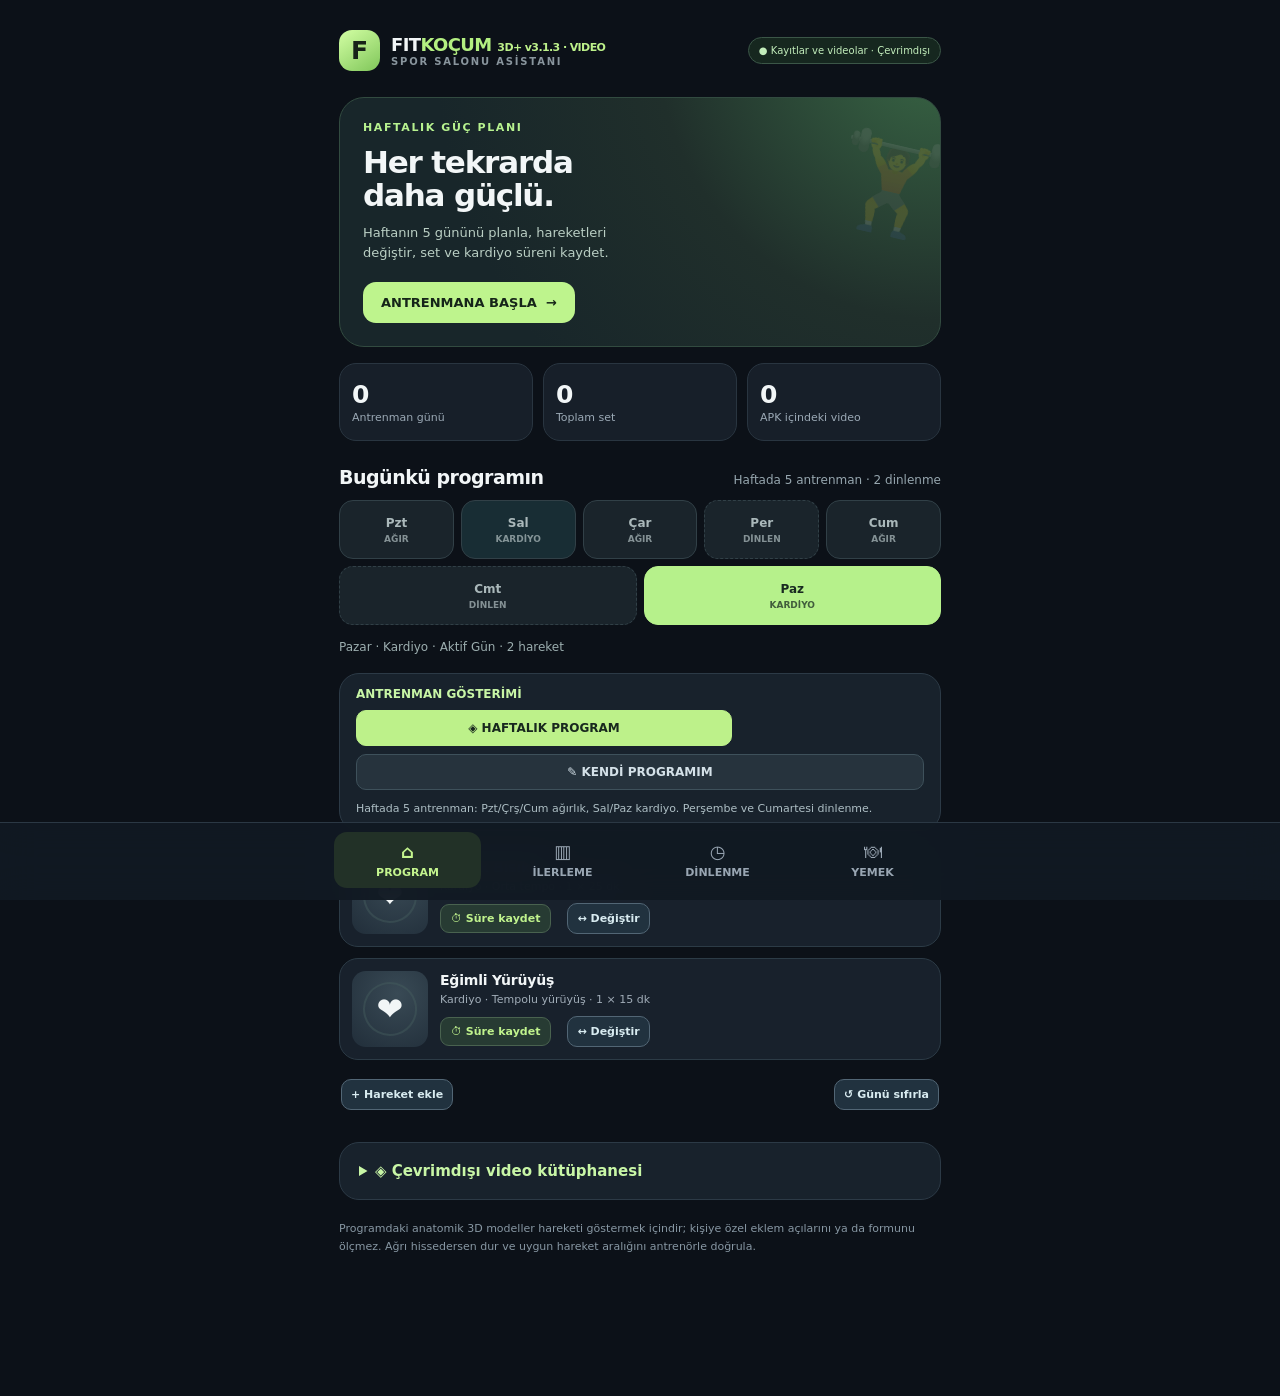
==== commit d9bf48a1: "feat: switch to offline catalog, display bundled count, and show only videos with local MP4" ====
--- a/app/src/main/assets/index.html
+++ b/app/src/main/assets/index.html
@@ -103,8 +103,8 @@
 .athlete-grid button.active{background:#32665c!important;border-color:#81dbbd!important;color:#e5fff4!important}
 </style></head><body>
 <div class="shell">
-<header class="brand"><div class="brand-left"><div class="brand-icon">F</div><div><div class="brand-name">FIT<b>KOÇUM</b> <span style="color:#bdf18a;font-size:11px">3D+ v3.1.3 · VIDEO</span></div><div class="brand-desc">SPOR SALONU ASİSTANI</div></div></div><div class="offline" style="font-size:10px">● Kayıtlar yerel · Videolar online</div></header>
-<section id="home" class="screen"><div class="hero"><div class="eyebrow">HAFTALIK GÜÇ PLANI</div><h1>Her tekrarda<br>daha güçlü.</h1><p>Haftanın 5 gününü planla, hareketleri değiştir, set ve kardiyo süreni kaydet.</p><button class="cta" id="heroGo">ANTRENMANA BAŞLA &nbsp;→</button><div class="hero-tag">🏋</div></div><div class="metrics"><div class="metric"><strong id="sessions">0</strong><span>Antrenman günü</span></div><div class="metric"><strong id="sets">0</strong><span>Toplam set</span></div><div class="metric"><strong>317</strong><span>Ücretsiz video · Online</span></div></div><div class="section-head"><h2>Bugünkü programın</h2><span>Haftada 5 antrenman · 2 dinlenme</span></div><div class="days" id="dayTabs"></div><p class="subtitle" id="dayCaption"></p><div class="panel" style="margin:8px 0 14px;padding:13px 16px">
+<header class="brand"><div class="brand-left"><div class="brand-icon">F</div><div><div class="brand-name">FIT<b>KOÇUM</b> <span style="color:#bdf18a;font-size:11px">3D+ v3.1.3 · VIDEO</span></div><div class="brand-desc">SPOR SALONU ASİSTANI</div></div></div><div class="offline" style="font-size:10px">● Kayıtlar ve videolar · Çevrimdışı</div></header>
+<section id="home" class="screen"><div class="hero"><div class="eyebrow">HAFTALIK GÜÇ PLANI</div><h1>Her tekrarda<br>daha güçlü.</h1><p>Haftanın 5 gününü planla, hareketleri değiştir, set ve kardiyo süreni kaydet.</p><button class="cta" id="heroGo">ANTRENMANA BAŞLA &nbsp;→</button><div class="hero-tag">🏋</div></div><div class="metrics"><div class="metric"><strong id="sessions">0</strong><span>Antrenman günü</span></div><div class="metric"><strong id="sets">0</strong><span>Toplam set</span></div><div class="metric"><strong id="offlineVideoTotal">0</strong><span>APK içindeki video</span></div></div><div class="section-head"><h2>Bugünkü programın</h2><span>Haftada 5 antrenman · 2 dinlenme</span></div><div class="days" id="dayTabs"></div><p class="subtitle" id="dayCaption"></p><div class="panel" style="margin:8px 0 14px;padding:13px 16px">
 <div style="font-size:12px;font-weight:850;color:#c8f6a6;margin-bottom:9px">ANTRENMAN GÖSTERİMİ</div>
 <div class="viewcontrols" style="margin:0"><button class="viewbtn active" id="choose3d" style="grid-column:span 2">◈ HAFTALIK PROGRAM</button><button class="viewbtn" id="chooseClassic">Önceki plan</button><button class="viewbtn" id="chooseCustom" style="grid-column:span 3">✎ KENDİ PROGRAMIM</button></div>
 <p id="modeInfo" style="font-size:11px;line-height:1.55;color:#aebfc5;margin:10px 0 0"></p>
@@ -126,10 +126,10 @@
 </section>
 <div id="moveList"></div>
 <details id="exerciseLibrary" class="panel" style="margin-top:22px">
-<summary style="cursor:pointer;font-size:15px;font-weight:850;color:#c8f6a6">◈ Hareket kütüphanesi · 317 ücretsiz video</summary>
-<p style="margin:12px 0">Ücretsiz veri tabanındaki 317 harekete ait çevrimiçi video bağlantıları eklenmiştir. Videolar için internet gerekir; diğer hareketlerde yalnızca açıklama gösterilebilir.</p>
+<summary style="cursor:pointer;font-size:15px;font-weight:850;color:#c8f6a6">◈ Çevrimdışı video kütüphanesi</summary>
+<p style="margin:12px 0">Aşağıdaki egzersiz videoları bu APK paketinin içindedir ve internet olmadan oynar. Videosu olmayan hareketler video kütüphanesinde gösterilmez.</p>
 <label class="foodField" for="moveSearch">Hareket ara</label>
-<input id="moveSearch" class="foodText" placeholder="390 harekette ara: squat, yoga, neck, denge...">
+<input id="moveSearch" class="foodText" placeholder="Video ara: bench press, squat, pulldown...">
 <div class="move-filter-row" id="moveFilters" style="display:flex;gap:7px;overflow-x:auto;margin:13px 0 17px;padding:2px 0"></div>
 <p class="subtitle" id="moveCount">390 hareket</p>
 <div id="realMoveList"></div><button class="chip" type="button" id="loadMoreMoves" hidden style="display:none;width:100%;margin:14px auto;text-align:center">＋ Daha fazla hareket göster</button>
@@ -356,7 +356,7 @@
 }
 window.FitScene3D=Scene3D;
 })();
-</script><script src="realistic-viewer.js"></script><script src="exercises-extra.js"></script><script src="free-exercise-data.js"></script><script>
+</script><script src="realistic-viewer.js"></script><script src="exercises-extra.js"></script><script src="free-exercise-data.js"></script><script src="offline-video-index.js"></script><script>
 'use strict';const $=id=>document.getElementById(id);
 const MOVES={
  squat:{name:'Barbell Squat',group:'Bacak · Kalça',sets:'3 × 8–10',type:'squat',icon:'🏋️',steps:['Ayaklarını omuz genişliğine yakın aç, gövdeni sabit tut.','Kalçanı geriye ve aşağıya indir; topukların yerde kalsın.','Dizlerini ayak yönünde takip ettirerek kontrollü yüksel.']},
@@ -495,7 +495,7 @@
  if(programMode==='custom')renderCustomEditor();const dates=new Set(records.map(r=>localDay(r.date)));$('sessions').textContent=dates.size;$('sets').textContent=records.length;$('hSets').textContent=records.length;$('hDays').textContent=dates.size;$('hVolume').textContent=Math.round(records.reduce((sum,r)=>sum+(+r.weight)*(+r.reps),0)).toLocaleString('tr-TR');$('dayCaption').textContent=currentDays()[day].title+' · '+currentDays()[day].ids.length+' hareket';document.querySelectorAll('[data-day]').forEach(el=>el.classList.toggle('active',el.dataset.day===day));$('moveList').innerHTML=currentDays()[day].ids.map(id=>{const m=MOVES[id],n=records.filter(r=>r.id===id&&localDay(r.date)===localDay(new Date())).length;return `<article class="move"><div class="move-art" aria-hidden="true">${id.startsWith("lib_")?`<img src="thumbs/${id.slice(4)}.png" style="width:76px;height:76px;object-fit:cover;border-radius:13px" alt="">`:`<span>${m.icon}</span>`}</div><div class="move-content"><h3>${m.name}</h3><p>${m.group} · ${moveGoal(id)}</p><div class="move-actions"><button class="watch" data-id="${id}">${id.startsWith("lib_")?"◈ ANATOMİK 3D":m.type.startsWith("technique:")?"◈ EKİPMANLI 3D":"▶ ŞEMATİK 3D"}</button>${n?`<span class="logged">✓ Bugün ${n} set</span>`:''}<span class="coach-mini">${(()=>{const prev=exerciseSummary(id).last;return prev?'Son: '+fmtKg(prev.weight)+' × '+prev.reps:''})()}</span></div></div></article>`}).join('');document.querySelectorAll('.watch').forEach(b=>b.onclick=()=>openMove(b.dataset.id));$('logs').innerHTML=records.length?[...records].reverse().slice(0,100).map(r=>`<div class="history-item"><strong>${MOVES[r.id].name}</strong><small>${(+r.weight).toLocaleString('tr-TR')} kg × ${r.reps} tekrar${Number.isInteger(r.rir)?' · RIR '+r.rir:''} · ${new Date(r.date).toLocaleString('tr-TR')}</small></div>`).join(''):'<div class="empty">Henüz kayıt yok. Bir hareketin 3D gösterimini açıp ilk setini kaydet.</div>'}
 
 function scheduleCustomUpdate(){requestAnimationFrame(()=>update())}
-const editorList=()=>Object.entries(MOVES).filter(([id,m])=>id.startsWith('free_')||id.startsWith('movekit_')||id.startsWith('lib_')||id.startsWith('mobility_')||['bench','pulldown','row','legpress','triceps'].includes(id));
+const editorList=()=>Object.entries(MOVES).filter(([id,m])=>id.startsWith('free_')||id.startsWith('movekit_')||Object.prototype.hasOwnProperty.call(window.FitLegacyVideoMatches||{},id)||m.kind==='cardio');
 function renderCustomEditor(){
  const v=customDays[day];if(!v)return;
  const field=$('customDayTitle');if(document.activeElement!==field)field.value=v.title;
@@ -911,15 +911,9 @@
 
 let moveFilter='all',moveQuery='',visibleLimit=24;
 const libraryStrength=LIBRARY3D.map(m=>({...m,category:'strength',kind:'anatomical'}));
-const fullLibrary=[...Object.values(FREE_VIDEO_EXERCISES),...Object.entries(MOVEKIT_CLIPS).map(([id,m])=>({...m,id,category:'strength',kind:'video'})),...libraryStrength,...TECHNIQUE3D,...ALL_MOBILITY3D];
-const categoryLabels=[
- ['all','Tümü'],['favorites','★ Favoriler'],
- ['strength','Anatomik Kuvvet'],['technique','Makineler'],
- ['warmup','Isınma'],['mobility','Mobilite'],['accessory','Ek Çalışmalar'],
- ['upper','Boyun & Omuz'],['back','Omurga'],['hips','Kalça & Bacak'],
- ['cardio','Hafif Kardiyo'],['balance','Denge'],['chair','Sandalye'],
- ['floor-seated','Yerde Oturarak'],['floor-lying','Yerde Uzanarak'],['yoga','Yoga']
-];
+const fullLibrary=[...Object.values(FREE_VIDEO_EXERCISES),...Object.entries(MOVEKIT_CLIPS).map(([id,m])=>({...m,id,category:'strength',kind:'video'}))];
+$('offlineVideoTotal').textContent=String(window.FitOfflineVideoCount||0);
+const categoryLabels=[['all','Tümü'],['favorites','★ Favoriler'],['strength','Ağırlık'],['cardio','Kardiyo']];
 const libraryCounts=Object.fromEntries(categoryLabels.map(([id])=>[id,id==='all'?fullLibrary.length:fullLibrary.filter(m=>m.category===id).length]));
 const libraryKey=m=>m.kind==='freevideo'||m.kind==='video'?m.id:m.kind==='anatomical'?'lib_'+m.id:m.kind==='technique'?m.id:'mobility_'+m.id;
 let favoriteMoves=new Set();
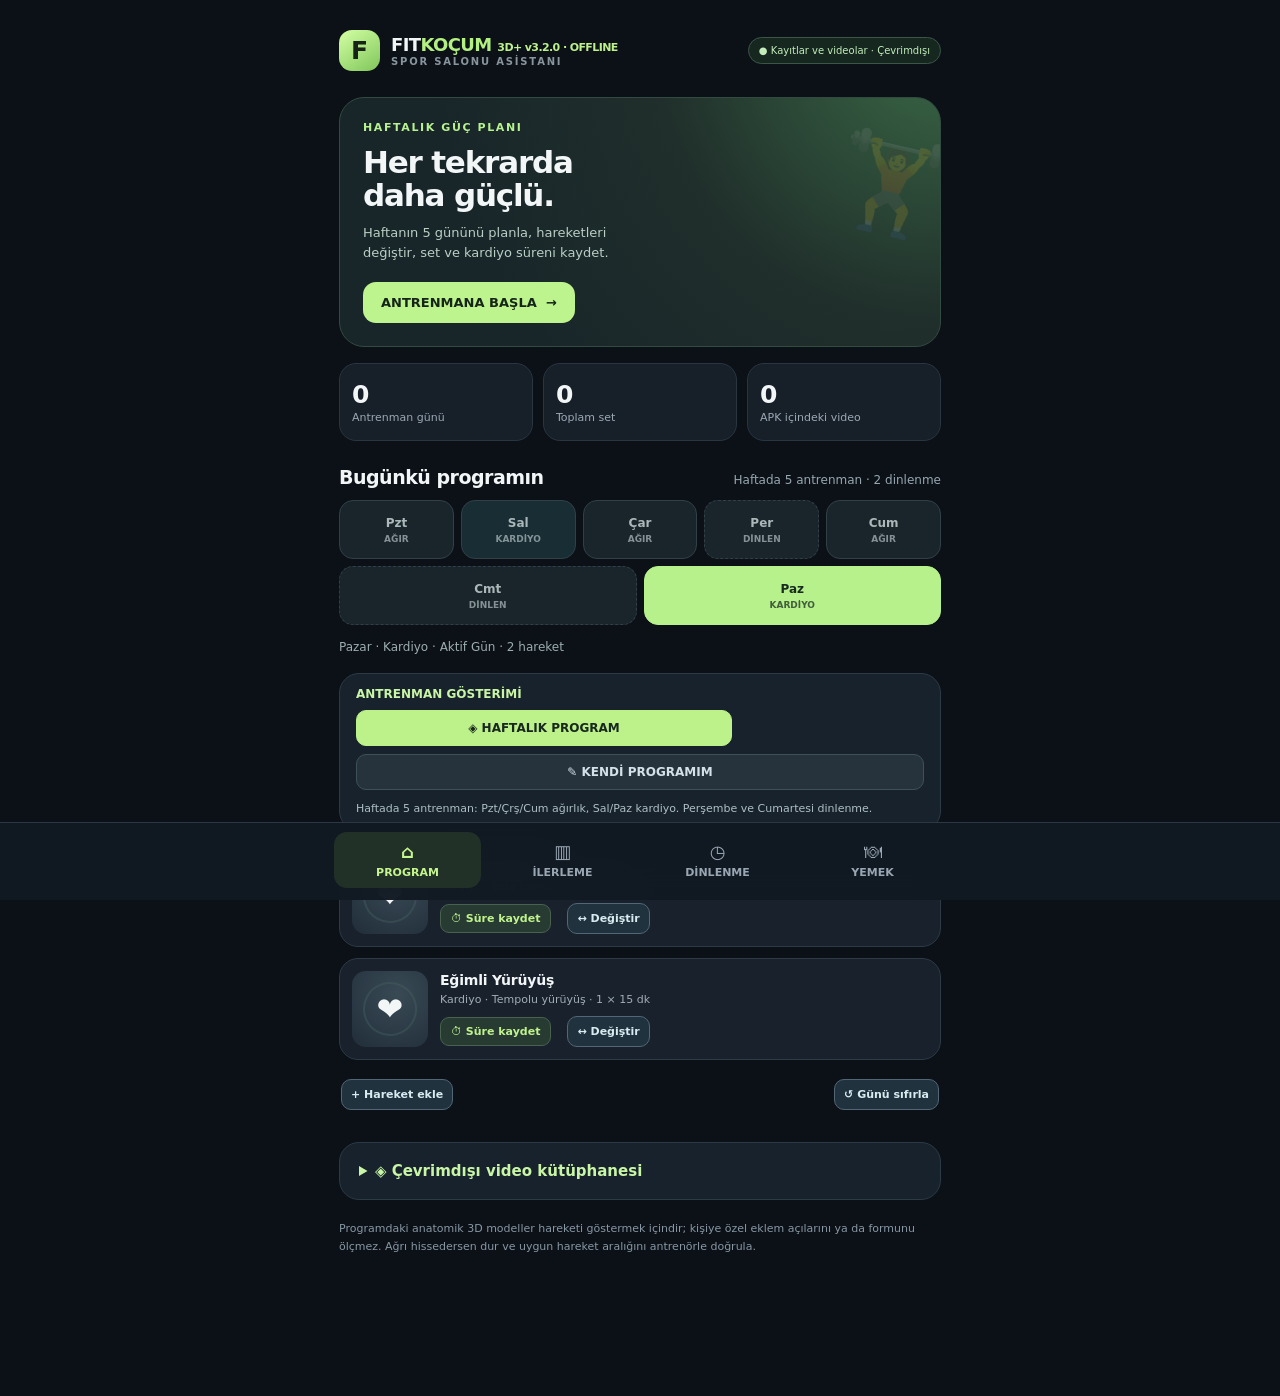
==== commit 3fce25fa: "ui: label truly offline FitKoçum 3D+ v3.2.0 APK" ====
--- a/app/src/main/assets/index.html
+++ b/app/src/main/assets/index.html
@@ -103,7 +103,7 @@
 .athlete-grid button.active{background:#32665c!important;border-color:#81dbbd!important;color:#e5fff4!important}
 </style></head><body>
 <div class="shell">
-<header class="brand"><div class="brand-left"><div class="brand-icon">F</div><div><div class="brand-name">FIT<b>KOÇUM</b> <span style="color:#bdf18a;font-size:11px">3D+ v3.1.3 · VIDEO</span></div><div class="brand-desc">SPOR SALONU ASİSTANI</div></div></div><div class="offline" style="font-size:10px">● Kayıtlar ve videolar · Çevrimdışı</div></header>
+<header class="brand"><div class="brand-left"><div class="brand-icon">F</div><div><div class="brand-name">FIT<b>KOÇUM</b> <span style="color:#bdf18a;font-size:11px">3D+ v3.2.0 · OFFLINE</span></div><div class="brand-desc">SPOR SALONU ASİSTANI</div></div></div><div class="offline" style="font-size:10px">● Kayıtlar ve videolar · Çevrimdışı</div></header>
 <section id="home" class="screen"><div class="hero"><div class="eyebrow">HAFTALIK GÜÇ PLANI</div><h1>Her tekrarda<br>daha güçlü.</h1><p>Haftanın 5 gününü planla, hareketleri değiştir, set ve kardiyo süreni kaydet.</p><button class="cta" id="heroGo">ANTRENMANA BAŞLA &nbsp;→</button><div class="hero-tag">🏋</div></div><div class="metrics"><div class="metric"><strong id="sessions">0</strong><span>Antrenman günü</span></div><div class="metric"><strong id="sets">0</strong><span>Toplam set</span></div><div class="metric"><strong id="offlineVideoTotal">0</strong><span>APK içindeki video</span></div></div><div class="section-head"><h2>Bugünkü programın</h2><span>Haftada 5 antrenman · 2 dinlenme</span></div><div class="days" id="dayTabs"></div><p class="subtitle" id="dayCaption"></p><div class="panel" style="margin:8px 0 14px;padding:13px 16px">
 <div style="font-size:12px;font-weight:850;color:#c8f6a6;margin-bottom:9px">ANTRENMAN GÖSTERİMİ</div>
 <div class="viewcontrols" style="margin:0"><button class="viewbtn active" id="choose3d" style="grid-column:span 2">◈ HAFTALIK PROGRAM</button><button class="viewbtn" id="chooseClassic">Önceki plan</button><button class="viewbtn" id="chooseCustom" style="grid-column:span 3">✎ KENDİ PROGRAMIM</button></div>
@@ -173,7 +173,7 @@
 </div></section>
 </div>
 <nav class="bottom" aria-label="Alt menü"><button class="nav active" data-tab="home"><span>⌂</span>PROGRAM</button><button class="nav" data-tab="history"><span>▥</span>İLERLEME</button><button class="nav" data-tab="rest"><span>◷</span>DİNLENME</button><button class="nav" data-tab="meal"><span>🍽</span>YEMEK</button></nav>
-<div class="overlay" id="overlay" hidden><section class="dialog" role="dialog" aria-modal="true" aria-labelledby="title"><div class="dialog-header"><div><div class="eyebrow">FitKoçum v3.1.3 · VİDEO</div><h2 id="title"></h2><div class="dialog-sub" id="sub"></div></div><button id="close" aria-label="Kapat" class="close">×</button></div><div class="scene" style="height:360px"><canvas id="modelCanvas" aria-label="Döndürülebilir, animasyonlu 3D sporcu modeli"></canvas><div class="scene-label">● UYGULAMA İÇİ 3D MODEL</div><div class="scene-help">↻ Parmağınla çevir</div><button id="pause" class="pause">⏸ Duraklat</button></div><div class="viewcontrols" aria-label="Kamera açısı">
+<div class="overlay" id="overlay" hidden><section class="dialog" role="dialog" aria-modal="true" aria-labelledby="title"><div class="dialog-header"><div><div class="eyebrow">FitKoçum v3.2.0 · ÇEVRİMDIŞI</div><h2 id="title"></h2><div class="dialog-sub" id="sub"></div></div><button id="close" aria-label="Kapat" class="close">×</button></div><div class="scene" style="height:360px"><canvas id="modelCanvas" aria-label="Döndürülebilir, animasyonlu 3D sporcu modeli"></canvas><div class="scene-label">● UYGULAMA İÇİ 3D MODEL</div><div class="scene-help">↻ Parmağınla çevir</div><button id="pause" class="pause">⏸ Duraklat</button></div><div class="viewcontrols" aria-label="Kamera açısı">
 <button class="viewbtn" data-camera="front">◉ Önden</button>
 <button class="viewbtn" data-camera="side">◧ Yandan</button>
 <button class="viewbtn active" data-camera="angle">◈ 45°</button>
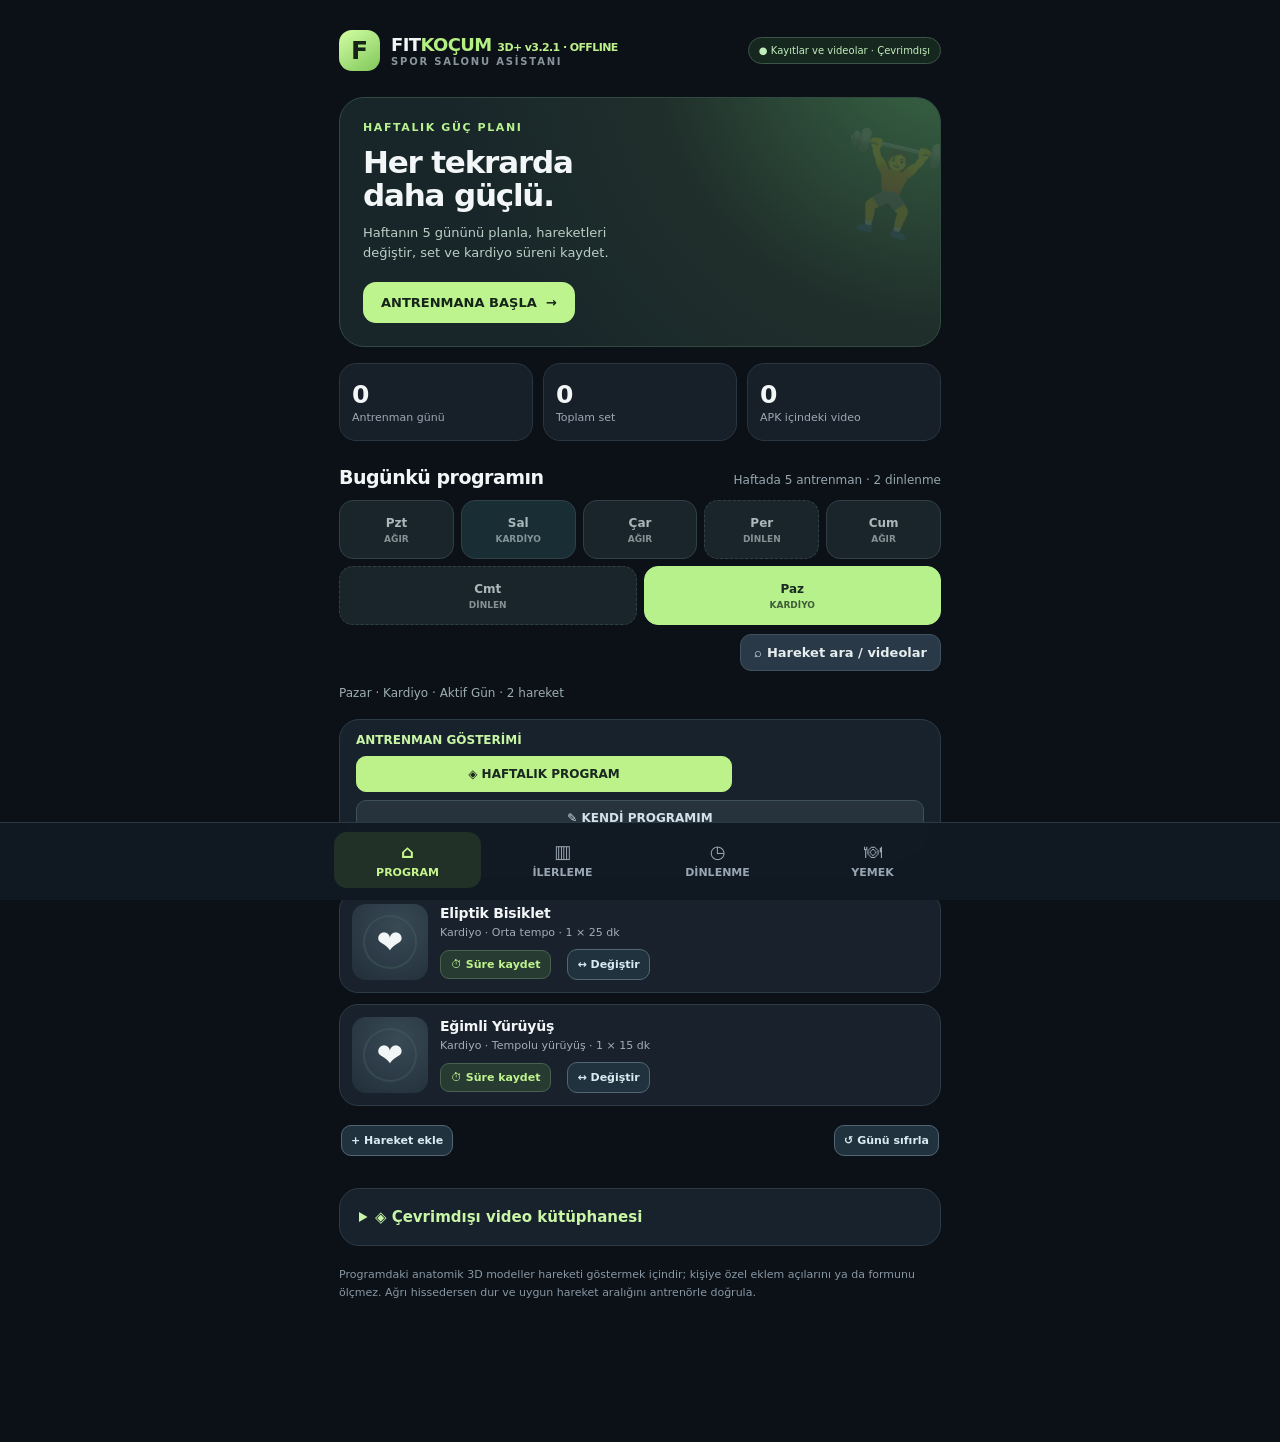
==== commit f14a2ae4: "fix(v3.2.1): searchable offline exercise library with Turkish aliases and visible search controls" ====
--- a/app/src/main/assets/index.html
+++ b/app/src/main/assets/index.html
@@ -103,8 +103,11 @@
 .athlete-grid button.active{background:#32665c!important;border-color:#81dbbd!important;color:#e5fff4!important}
 </style></head><body>
 <div class="shell">
-<header class="brand"><div class="brand-left"><div class="brand-icon">F</div><div><div class="brand-name">FIT<b>KOÇUM</b> <span style="color:#bdf18a;font-size:11px">3D+ v3.2.0 · OFFLINE</span></div><div class="brand-desc">SPOR SALONU ASİSTANI</div></div></div><div class="offline" style="font-size:10px">● Kayıtlar ve videolar · Çevrimdışı</div></header>
-<section id="home" class="screen"><div class="hero"><div class="eyebrow">HAFTALIK GÜÇ PLANI</div><h1>Her tekrarda<br>daha güçlü.</h1><p>Haftanın 5 gününü planla, hareketleri değiştir, set ve kardiyo süreni kaydet.</p><button class="cta" id="heroGo">ANTRENMANA BAŞLA &nbsp;→</button><div class="hero-tag">🏋</div></div><div class="metrics"><div class="metric"><strong id="sessions">0</strong><span>Antrenman günü</span></div><div class="metric"><strong id="sets">0</strong><span>Toplam set</span></div><div class="metric"><strong id="offlineVideoTotal">0</strong><span>APK içindeki video</span></div></div><div class="section-head"><h2>Bugünkü programın</h2><span>Haftada 5 antrenman · 2 dinlenme</span></div><div class="days" id="dayTabs"></div><p class="subtitle" id="dayCaption"></p><div class="panel" style="margin:8px 0 14px;padding:13px 16px">
+<header class="brand"><div class="brand-left"><div class="brand-icon">F</div><div><div class="brand-name">FIT<b>KOÇUM</b> <span style="color:#bdf18a;font-size:11px">3D+ v3.2.1 · OFFLINE</span></div><div class="brand-desc">SPOR SALONU ASİSTANI</div></div></div><div class="offline" style="font-size:10px">● Kayıtlar ve videolar · Çevrimdışı</div></header>
+<section id="home" class="screen"><div class="hero"><div class="eyebrow">HAFTALIK GÜÇ PLANI</div><h1>Her tekrarda<br>daha güçlü.</h1><p>Haftanın 5 gününü planla, hareketleri değiştir, set ve kardiyo süreni kaydet.</p><button class="cta" id="heroGo">ANTRENMANA BAŞLA &nbsp;→</button><div class="hero-tag">🏋</div></div><div class="metrics"><div class="metric"><strong id="sessions">0</strong><span>Antrenman günü</span></div><div class="metric"><strong id="sets">0</strong><span>Toplam set</span></div><div class="metric"><strong id="offlineVideoTotal">0</strong><span>APK içindeki video</span></div></div><div class="section-head"><h2>Bugünkü programın</h2><span>Haftada 5 antrenman · 2 dinlenme</span></div><div class="days" id="dayTabs"></div>
+<div style="display:flex;justify-content:flex-end;margin:7px 0 12px">
+<button type="button" class="chip" id="jumpToLibrary">⌕ Hareket ara / videolar</button>
+</div><p class="subtitle" id="dayCaption"></p><div class="panel" style="margin:8px 0 14px;padding:13px 16px">
 <div style="font-size:12px;font-weight:850;color:#c8f6a6;margin-bottom:9px">ANTRENMAN GÖSTERİMİ</div>
 <div class="viewcontrols" style="margin:0"><button class="viewbtn active" id="choose3d" style="grid-column:span 2">◈ HAFTALIK PROGRAM</button><button class="viewbtn" id="chooseClassic">Önceki plan</button><button class="viewbtn" id="chooseCustom" style="grid-column:span 3">✎ KENDİ PROGRAMIM</button></div>
 <p id="modeInfo" style="font-size:11px;line-height:1.55;color:#aebfc5;margin:10px 0 0"></p>
@@ -129,9 +132,19 @@
 <summary style="cursor:pointer;font-size:15px;font-weight:850;color:#c8f6a6">◈ Çevrimdışı video kütüphanesi</summary>
 <p style="margin:12px 0">Aşağıdaki egzersiz videoları bu APK paketinin içindedir ve internet olmadan oynar. Videosu olmayan hareketler video kütüphanesinde gösterilmez.</p>
 <label class="foodField" for="moveSearch">Hareket ara</label>
-<input id="moveSearch" class="foodText" placeholder="Video ara: bench press, squat, pulldown...">
+<div style="display:flex;align-items:center;gap:8px">
+<input id="moveSearch" class="foodText" type="search" autocomplete="off" style="flex:1;min-width:0" placeholder="Örn: göğüs, omuz, incline, biceps...">
+<button type="button" class="chip" id="clearMoveSearch">Temizle</button>
+</div>
+<div id="quickMoveSearches" style="display:flex;gap:7px;overflow-x:auto;padding:9px 0 3px">
+<button type="button" class="chip" data-quick-search="Göğüs">Göğüs</button>
+<button type="button" class="chip" data-quick-search="Sırt">Sırt</button>
+<button type="button" class="chip" data-quick-search="Omuz">Omuz</button>
+<button type="button" class="chip" data-quick-search="Bacak">Bacak</button>
+<button type="button" class="chip" data-quick-search="Arka kol">Arka kol</button>
+</div>
 <div class="move-filter-row" id="moveFilters" style="display:flex;gap:7px;overflow-x:auto;margin:13px 0 17px;padding:2px 0"></div>
-<p class="subtitle" id="moveCount">390 hareket</p>
+<p class="subtitle" id="moveCount" role="status" aria-live="polite">317 çevrimdışı video</p>
 <div id="realMoveList"></div><button class="chip" type="button" id="loadMoreMoves" hidden style="display:none;width:100%;margin:14px auto;text-align:center">＋ Daha fazla hareket göster</button>
 </details><p class="note">Programdaki anatomik 3D modeller hareketi göstermek içindir; kişiye özel eklem açılarını ya da formunu ölçmez. Ağrı hissedersen dur ve uygun hareket aralığını antrenörle doğrula.</p></section>
 <section id="history" class="screen" hidden><div class="section-head" style="margin-top:30px"><h2>İlerlemen</h2><span>Telefonunda kayıtlı</span></div><div class="metrics"><div class="metric"><strong id="hSets">0</strong><span>Set</span></div><div class="metric"><strong id="hDays">0</strong><span>Gün</span></div><div class="metric"><strong id="hVolume">0</strong><span>Hacim (kg)</span></div></div><div class="panel"><h3>Gelişim mantığı</h3><p>Hedef tekrar aralığının üst sınırına tüm setlerde kontrollü ulaştığında bir sonraki antrenmanda küçük bir ağırlık artışı deneyebilirsin. Her seferinde form öncelikli.</p></div><div class="section-head"><h2>Kaydedilen setler</h2><button id="export" class="chip">Dışa aktar</button></div><div id="logs"></div>
@@ -173,7 +186,7 @@
 </div></section>
 </div>
 <nav class="bottom" aria-label="Alt menü"><button class="nav active" data-tab="home"><span>⌂</span>PROGRAM</button><button class="nav" data-tab="history"><span>▥</span>İLERLEME</button><button class="nav" data-tab="rest"><span>◷</span>DİNLENME</button><button class="nav" data-tab="meal"><span>🍽</span>YEMEK</button></nav>
-<div class="overlay" id="overlay" hidden><section class="dialog" role="dialog" aria-modal="true" aria-labelledby="title"><div class="dialog-header"><div><div class="eyebrow">FitKoçum v3.2.0 · ÇEVRİMDIŞI</div><h2 id="title"></h2><div class="dialog-sub" id="sub"></div></div><button id="close" aria-label="Kapat" class="close">×</button></div><div class="scene" style="height:360px"><canvas id="modelCanvas" aria-label="Döndürülebilir, animasyonlu 3D sporcu modeli"></canvas><div class="scene-label">● UYGULAMA İÇİ 3D MODEL</div><div class="scene-help">↻ Parmağınla çevir</div><button id="pause" class="pause">⏸ Duraklat</button></div><div class="viewcontrols" aria-label="Kamera açısı">
+<div class="overlay" id="overlay" hidden><section class="dialog" role="dialog" aria-modal="true" aria-labelledby="title"><div class="dialog-header"><div><div class="eyebrow">FitKoçum v3.2.1 · ÇEVRİMDIŞI</div><h2 id="title"></h2><div class="dialog-sub" id="sub"></div></div><button id="close" aria-label="Kapat" class="close">×</button></div><div class="scene" style="height:360px"><canvas id="modelCanvas" aria-label="Döndürülebilir, animasyonlu 3D sporcu modeli"></canvas><div class="scene-label">● UYGULAMA İÇİ 3D MODEL</div><div class="scene-help">↻ Parmağınla çevir</div><button id="pause" class="pause">⏸ Duraklat</button></div><div class="viewcontrols" aria-label="Kamera açısı">
 <button class="viewbtn" data-camera="front">◉ Önden</button>
 <button class="viewbtn" data-camera="side">◧ Yandan</button>
 <button class="viewbtn active" data-camera="angle">◈ 45°</button>
@@ -356,7 +369,7 @@
 }
 window.FitScene3D=Scene3D;
 })();
-</script><script src="realistic-viewer.js"></script><script src="exercises-extra.js"></script><script src="free-exercise-data.js"></script><script src="offline-video-index.js"></script><script>
+</script><script src="realistic-viewer.js"></script><script src="exercises-extra.js"></script><script src="free-exercise-data.js"></script><script src="offline-video-index.js"></script><script src="exercise-search-v321.js"></script><script>
 'use strict';const $=id=>document.getElementById(id);
 const MOVES={
  squat:{name:'Barbell Squat',group:'Bacak · Kalça',sets:'3 × 8–10',type:'squat',icon:'🏋️',steps:['Ayaklarını omuz genişliğine yakın aç, gövdeni sabit tut.','Kalçanı geriye ve aşağıya indir; topukların yerde kalsın.','Dizlerini ayak yönünde takip ettirerek kontrollü yüksel.']},
@@ -548,8 +561,8 @@
  refreshCustomChoices();
 }
 function refreshCustomChoices(){
- const q=$('customSearch').value.trim().toLocaleLowerCase('tr-TR'),ds=customDays[day]?.ids||[];
- const choices=editorList().filter(([id,m])=>!ds.includes(id)&&(m.name+' '+m.group+' '+id).toLocaleLowerCase('tr-TR').includes(q));
+ const q=$('customSearch').value.trim(),ds=customDays[day]?.ids||[];
+ const choices=FitExerciseSearch.filter(editorList().filter(([id])=>!ds.includes(id)),q,([id,m])=>({...m,id}));
  const prior=$('customMoveSelect').value;
  $('customMoveSelect').innerHTML=choices.length?choices.slice(0,180).map(([id,m])=>'<option value="'+id+'">'+escapeText(m.name)+' ('+escapeText(m.group)+')</option>').join(''):'<option value="">Hareket bulunamadı</option>';
  if(choices.some(([id])=>id===prior))$('customMoveSelect').value=prior;
@@ -931,13 +944,11 @@
  });
 }
 function renderLibrary(){
- const clean=s=>String(s).toLocaleLowerCase('tr-TR');
- const q=clean(moveQuery).trim();
- const matches=fullLibrary.filter(m=>{
+ const categoryEntries=fullLibrary.filter(m=>{
    const id=libraryKey(m);
-   const categoryOK=moveFilter==='all'||moveFilter==='favorites'&&favoriteMoves.has(id)||m.category===moveFilter;
-   return categoryOK && (!q||clean(m.name+' '+m.group+' '+m.id+' '+m.category).includes(q));
+   return moveFilter==='all'||moveFilter==='favorites'&&favoriteMoves.has(id)||m.category===moveFilter;
  });
+ const matches=FitExerciseSearch.filter(categoryEntries,moveQuery);
  const shown=matches.slice(0,visibleLimit);
  $('moveCount').textContent=matches.length+' / '+fullLibrary.length+' hareket · '+Math.min(visibleLimit,matches.length)+' gösteriliyor';
  $('realMoveList').innerHTML=shown.length?shown.map(m=>{
@@ -945,12 +956,12 @@
    const id=libraryKey(m);
    const art=m.kind==='freevideo'?'<img loading="lazy" src="'+escapeText(m.poster)+'" style="height:76px;width:76px;object-fit:cover;border-radius:12px" alt="">':isAnatomical?'<img loading="lazy" src="thumbs/'+m.id+'.png" style="height:76px;width:76px;object-fit:cover;border-radius:12px" alt="">'
      :'<span class="library-emoji">'+(isTechnique?'🏋️':m.icon||'◈')+'</span>';
-   const label=m.kind==='freevideo'?'Ücretsiz MP4 · İnternet gerekli':m.kind==='video'?'MoveKit · Profesyonel MP4':isAnatomical?'Anatomik hareket kaydı yok':isTechnique?'Ekipmanlı hareket kaydı yok':'Hareket açıklaması · '+m.group;
+   const label=m.kind==='freevideo'?'Çevrimdışı MP4 · APK içinde':m.kind==='video'?'MoveKit · Profesyonel MP4':isAnatomical?'Anatomik hareket kaydı yok':isTechnique?'Ekipmanlı hareket kaydı yok':'Hareket açıklaması · '+m.group;
    return '<article class="move catalog-move"><div class="move-art" aria-hidden="true">'+art+'</div>'
      +'<div class="move-content"><h3>'+escapeText(m.name)+'</h3><p>'+escapeText(label)+'</p>'
      +'<div class="library-actions"><button class="watch" data-id="'+escapeText(id)+'">'+((m.kind==='video'||m.kind==='freevideo')?'▶ VİDEO İZLE':'📖 ADIMLARI GÖR')+'</button>'
      +'<button class="favorite-move'+(favoriteMoves.has(id)?' selected':'')+'" data-favorite="'+escapeText(id)+'" aria-label="Favorilere '+(favoriteMoves.has(id)?'eklenmiş':'ekle')+'">'+(favoriteMoves.has(id)?'★':'☆')+'</button></div></div></article>';
- }).join(''):'<div class="empty">Aradığın hareket bulunamadı. Başka bir isim veya kategori dene.</div>';
+ }).join(''):'<div class="empty">Hareket bulunamadı. Türkçe/İngilizce başka bir ad veya kas grubu dene. Örnek: göğüs, biceps, incline.</div>';
  $('loadMoreMoves').hidden=matches.length<=visibleLimit;
  $('loadMoreMoves').style.display=matches.length<=visibleLimit?'none':'block';
  $('loadMoreMoves').textContent='＋ '+Math.min(24,matches.length-visibleLimit)+' hareket daha göster';
@@ -963,7 +974,24 @@
  renderFilterButtons();
 }
 $('loadMoreMoves').onclick=()=>{visibleLimit+=24;renderLibrary()};
-$('moveSearch').addEventListener('input',e=>{moveQuery=e.target.value.trim();visibleLimit=24;renderLibrary();});
+function setLibrarySearch(value){
+ moveQuery=String(value||'').trim();
+ $('moveSearch').value=moveQuery;
+ moveFilter='all';
+ visibleLimit=24;
+ renderLibrary();
+}
+$('moveSearch').addEventListener('input',e=>setLibrarySearch(e.target.value));
+$('clearMoveSearch').onclick=()=>{setLibrarySearch('');$('moveSearch').focus();};
+$('quickMoveSearches').querySelectorAll('[data-quick-search]').forEach(button=>button.onclick=()=>{
+ setLibrarySearch(button.dataset.quickSearch);
+ $('moveSearch').focus();
+});
+$('jumpToLibrary').onclick=()=>{
+ $('exerciseLibrary').open=true;
+ $('exerciseLibrary').scrollIntoView({block:'start',behavior:'smooth'});
+ $('moveSearch').focus({preventScroll:true});
+};
 renderLibrary();
 update();clock();
 </script><script src="weekly-v31.js"></script><script src="video-v31.js"></script></body></html>
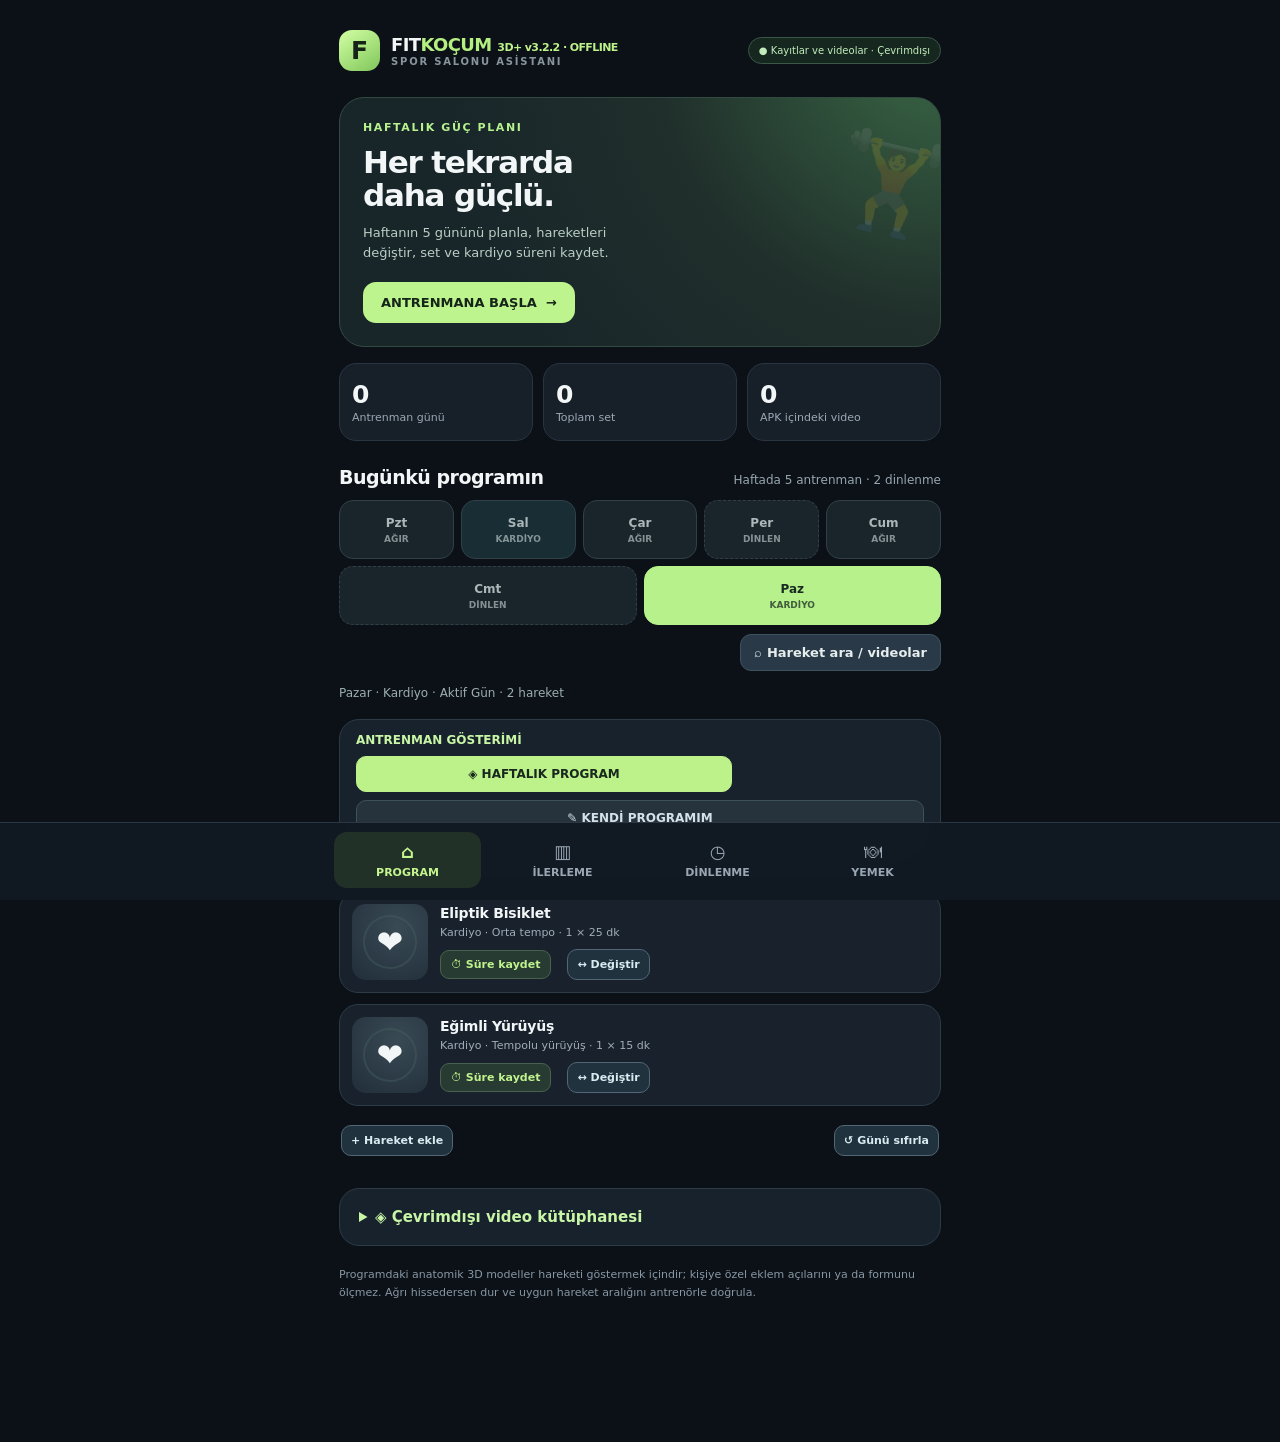
==== commit 8715db24: "feat(v3.2.2): add real muscle/equipment filtering to offline exercise library" ====
--- a/app/src/main/assets/index.html
+++ b/app/src/main/assets/index.html
@@ -103,7 +103,7 @@
 .athlete-grid button.active{background:#32665c!important;border-color:#81dbbd!important;color:#e5fff4!important}
 </style></head><body>
 <div class="shell">
-<header class="brand"><div class="brand-left"><div class="brand-icon">F</div><div><div class="brand-name">FIT<b>KOÇUM</b> <span style="color:#bdf18a;font-size:11px">3D+ v3.2.1 · OFFLINE</span></div><div class="brand-desc">SPOR SALONU ASİSTANI</div></div></div><div class="offline" style="font-size:10px">● Kayıtlar ve videolar · Çevrimdışı</div></header>
+<header class="brand"><div class="brand-left"><div class="brand-icon">F</div><div><div class="brand-name">FIT<b>KOÇUM</b> <span style="color:#bdf18a;font-size:11px">3D+ v3.2.2 · OFFLINE</span></div><div class="brand-desc">SPOR SALONU ASİSTANI</div></div></div><div class="offline" style="font-size:10px">● Kayıtlar ve videolar · Çevrimdışı</div></header>
 <section id="home" class="screen"><div class="hero"><div class="eyebrow">HAFTALIK GÜÇ PLANI</div><h1>Her tekrarda<br>daha güçlü.</h1><p>Haftanın 5 gününü planla, hareketleri değiştir, set ve kardiyo süreni kaydet.</p><button class="cta" id="heroGo">ANTRENMANA BAŞLA &nbsp;→</button><div class="hero-tag">🏋</div></div><div class="metrics"><div class="metric"><strong id="sessions">0</strong><span>Antrenman günü</span></div><div class="metric"><strong id="sets">0</strong><span>Toplam set</span></div><div class="metric"><strong id="offlineVideoTotal">0</strong><span>APK içindeki video</span></div></div><div class="section-head"><h2>Bugünkü programın</h2><span>Haftada 5 antrenman · 2 dinlenme</span></div><div class="days" id="dayTabs"></div>
 <div style="display:flex;justify-content:flex-end;margin:7px 0 12px">
 <button type="button" class="chip" id="jumpToLibrary">⌕ Hareket ara / videolar</button>
@@ -142,6 +142,14 @@
 <button type="button" class="chip" data-quick-search="Omuz">Omuz</button>
 <button type="button" class="chip" data-quick-search="Bacak">Bacak</button>
 <button type="button" class="chip" data-quick-search="Arka kol">Arka kol</button>
+</div>
+<div style="display:grid;grid-template-columns:repeat(auto-fit,minmax(135px,1fr));gap:10px;margin:12px 0">
+<label style="font-size:12px;color:#b6c7cd">Kas grubu<select id="libraryMuscleFilter" class="foodText" style="width:100%;margin-top:5px" aria-label="Kas grubu filtresi"></select></label>
+<label style="font-size:12px;color:#b6c7cd">Ekipman<select id="libraryEquipmentFilter" class="foodText" style="width:100%;margin-top:5px" aria-label="Ekipman filtresi"></select></label>
+</div>
+<div style="display:flex;justify-content:space-between;align-items:center;gap:8px;margin:6px 0">
+<span id="libraryFilterSummary" style="font-size:11px;color:#a8bdc4">Tüm hareketler</span>
+<button type="button" class="chip" id="libraryResetFilters">↺ Tüm filtreleri sıfırla</button>
 </div>
 <div class="move-filter-row" id="moveFilters" style="display:flex;gap:7px;overflow-x:auto;margin:13px 0 17px;padding:2px 0"></div>
 <p class="subtitle" id="moveCount" role="status" aria-live="polite">317 çevrimdışı video</p>
@@ -186,7 +194,7 @@
 </div></section>
 </div>
 <nav class="bottom" aria-label="Alt menü"><button class="nav active" data-tab="home"><span>⌂</span>PROGRAM</button><button class="nav" data-tab="history"><span>▥</span>İLERLEME</button><button class="nav" data-tab="rest"><span>◷</span>DİNLENME</button><button class="nav" data-tab="meal"><span>🍽</span>YEMEK</button></nav>
-<div class="overlay" id="overlay" hidden><section class="dialog" role="dialog" aria-modal="true" aria-labelledby="title"><div class="dialog-header"><div><div class="eyebrow">FitKoçum v3.2.1 · ÇEVRİMDIŞI</div><h2 id="title"></h2><div class="dialog-sub" id="sub"></div></div><button id="close" aria-label="Kapat" class="close">×</button></div><div class="scene" style="height:360px"><canvas id="modelCanvas" aria-label="Döndürülebilir, animasyonlu 3D sporcu modeli"></canvas><div class="scene-label">● UYGULAMA İÇİ 3D MODEL</div><div class="scene-help">↻ Parmağınla çevir</div><button id="pause" class="pause">⏸ Duraklat</button></div><div class="viewcontrols" aria-label="Kamera açısı">
+<div class="overlay" id="overlay" hidden><section class="dialog" role="dialog" aria-modal="true" aria-labelledby="title"><div class="dialog-header"><div><div class="eyebrow">FitKoçum v3.2.2 · ÇEVRİMDIŞI</div><h2 id="title"></h2><div class="dialog-sub" id="sub"></div></div><button id="close" aria-label="Kapat" class="close">×</button></div><div class="scene" style="height:360px"><canvas id="modelCanvas" aria-label="Döndürülebilir, animasyonlu 3D sporcu modeli"></canvas><div class="scene-label">● UYGULAMA İÇİ 3D MODEL</div><div class="scene-help">↻ Parmağınla çevir</div><button id="pause" class="pause">⏸ Duraklat</button></div><div class="viewcontrols" aria-label="Kamera açısı">
 <button class="viewbtn" data-camera="front">◉ Önden</button>
 <button class="viewbtn" data-camera="side">◧ Yandan</button>
 <button class="viewbtn active" data-camera="angle">◈ 45°</button>
@@ -369,7 +377,7 @@
 }
 window.FitScene3D=Scene3D;
 })();
-</script><script src="realistic-viewer.js"></script><script src="exercises-extra.js"></script><script src="free-exercise-data.js"></script><script src="offline-video-index.js"></script><script src="exercise-search-v321.js"></script><script>
+</script><script src="realistic-viewer.js"></script><script src="exercises-extra.js"></script><script src="free-exercise-data.js"></script><script src="offline-video-index.js"></script><script src="exercise-search-v321.js"></script><script src="exercise-filters-v322.js"></script><script>
 'use strict';const $=id=>document.getElementById(id);
 const MOVES={
  squat:{name:'Barbell Squat',group:'Bacak · Kalça',sets:'3 × 8–10',type:'squat',icon:'🏋️',steps:['Ayaklarını omuz genişliğine yakın aç, gövdeni sabit tut.','Kalçanı geriye ve aşağıya indir; topukların yerde kalsın.','Dizlerini ayak yönünde takip ettirerek kontrollü yüksel.']},
@@ -922,7 +930,7 @@
  records=merged;update();$('importWorkoutStatus').textContent='✓ '+(merged.length-before)+' yeni set aktarıldı.';
 };
 
-let moveFilter='all',moveQuery='',visibleLimit=24;
+let moveFilter='all',moveQuery='',visibleLimit=24,libraryMuscle='all',libraryEquipment='all';
 const libraryStrength=LIBRARY3D.map(m=>({...m,category:'strength',kind:'anatomical'}));
 const fullLibrary=[...Object.values(FREE_VIDEO_EXERCISES),...Object.entries(MOVEKIT_CLIPS).map(([id,m])=>({...m,id,category:'strength',kind:'video'}))];
 $('offlineVideoTotal').textContent=String(window.FitOfflineVideoCount||0);
@@ -948,7 +956,11 @@
    const id=libraryKey(m);
    return moveFilter==='all'||moveFilter==='favorites'&&favoriteMoves.has(id)||m.category===moveFilter;
  });
- const matches=FitExerciseSearch.filter(categoryEntries,moveQuery);
+ const matches=FitExerciseFilters.filter(categoryEntries,moveQuery,{muscle:libraryMuscle,equipment:libraryEquipment});
+ const muscleLabel=FitExerciseFilters.muscles.find(x=>x.value===libraryMuscle)?.label||'Tüm kas grupları';
+ const equipLabel=FitExerciseFilters.equipment.find(x=>x.value===libraryEquipment)?.label||'Tüm ekipmanlar';
+ $('libraryFilterSummary').textContent=(libraryMuscle==='all'&&libraryEquipment==='all')?'Tüm hareketler':(muscleLabel+' · '+equipLabel);
+
  const shown=matches.slice(0,visibleLimit);
  $('moveCount').textContent=matches.length+' / '+fullLibrary.length+' hareket · '+Math.min(visibleLimit,matches.length)+' gösteriliyor';
  $('realMoveList').innerHTML=shown.length?shown.map(m=>{
@@ -956,12 +968,12 @@
    const id=libraryKey(m);
    const art=m.kind==='freevideo'?'<img loading="lazy" src="'+escapeText(m.poster)+'" style="height:76px;width:76px;object-fit:cover;border-radius:12px" alt="">':isAnatomical?'<img loading="lazy" src="thumbs/'+m.id+'.png" style="height:76px;width:76px;object-fit:cover;border-radius:12px" alt="">'
      :'<span class="library-emoji">'+(isTechnique?'🏋️':m.icon||'◈')+'</span>';
-   const label=m.kind==='freevideo'?'Çevrimdışı MP4 · APK içinde':m.kind==='video'?'MoveKit · Profesyonel MP4':isAnatomical?'Anatomik hareket kaydı yok':isTechnique?'Ekipmanlı hareket kaydı yok':'Hareket açıklaması · '+m.group;
+   const label=m.kind==='freevideo'?'Çevrimdışı MP4 · '+FitExerciseFilters.labelMuscle(m)+' · '+FitExerciseFilters.labelEquipment(m):m.kind==='video'?'MoveKit · Çevrimdışı MP4':isAnatomical?'Anatomik hareket kaydı yok':isTechnique?'Ekipmanlı hareket kaydı yok':'Hareket açıklaması · '+m.group;
    return '<article class="move catalog-move"><div class="move-art" aria-hidden="true">'+art+'</div>'
      +'<div class="move-content"><h3>'+escapeText(m.name)+'</h3><p>'+escapeText(label)+'</p>'
      +'<div class="library-actions"><button class="watch" data-id="'+escapeText(id)+'">'+((m.kind==='video'||m.kind==='freevideo')?'▶ VİDEO İZLE':'📖 ADIMLARI GÖR')+'</button>'
      +'<button class="favorite-move'+(favoriteMoves.has(id)?' selected':'')+'" data-favorite="'+escapeText(id)+'" aria-label="Favorilere '+(favoriteMoves.has(id)?'eklenmiş':'ekle')+'">'+(favoriteMoves.has(id)?'★':'☆')+'</button></div></div></article>';
- }).join(''):'<div class="empty">Hareket bulunamadı. Türkçe/İngilizce başka bir ad veya kas grubu dene. Örnek: göğüs, biceps, incline.</div>';
+ }).join(''):'<div class="empty">Hareket bulunamadı. Aramayı değiştirebilir veya kas grubu/ekipman filtrelerini sıfırlayabilirsin.</div>';
  $('loadMoreMoves').hidden=matches.length<=visibleLimit;
  $('loadMoreMoves').style.display=matches.length<=visibleLimit?'none':'block';
  $('loadMoreMoves').textContent='＋ '+Math.min(24,matches.length-visibleLimit)+' hareket daha göster';
@@ -973,6 +985,22 @@
  });
  renderFilterButtons();
 }
+function populateLibraryFilters(){
+ const setup=(id,options)=>{
+   const select=$(id);
+   select.innerHTML=options.map(x=>'<option value="'+escapeText(x.value)+'">'+escapeText(x.label)+'</option>').join('');
+ };
+ setup('libraryMuscleFilter',FitExerciseFilters.muscles);
+ setup('libraryEquipmentFilter',FitExerciseFilters.equipment);
+ $('libraryMuscleFilter').onchange=e=>{libraryMuscle=e.target.value;visibleLimit=24;renderLibrary()};
+ $('libraryEquipmentFilter').onchange=e=>{libraryEquipment=e.target.value;visibleLimit=24;renderLibrary()};
+ $('libraryResetFilters').onclick=()=>{
+   libraryMuscle='all';libraryEquipment='all';moveFilter='all';moveQuery='';visibleLimit=24;
+   $('libraryMuscleFilter').value='all';$('libraryEquipmentFilter').value='all';$('moveSearch').value='';
+   renderLibrary();
+ };
+}
+populateLibraryFilters();
 $('loadMoreMoves').onclick=()=>{visibleLimit+=24;renderLibrary()};
 function setLibrarySearch(value){
  moveQuery=String(value||'').trim();
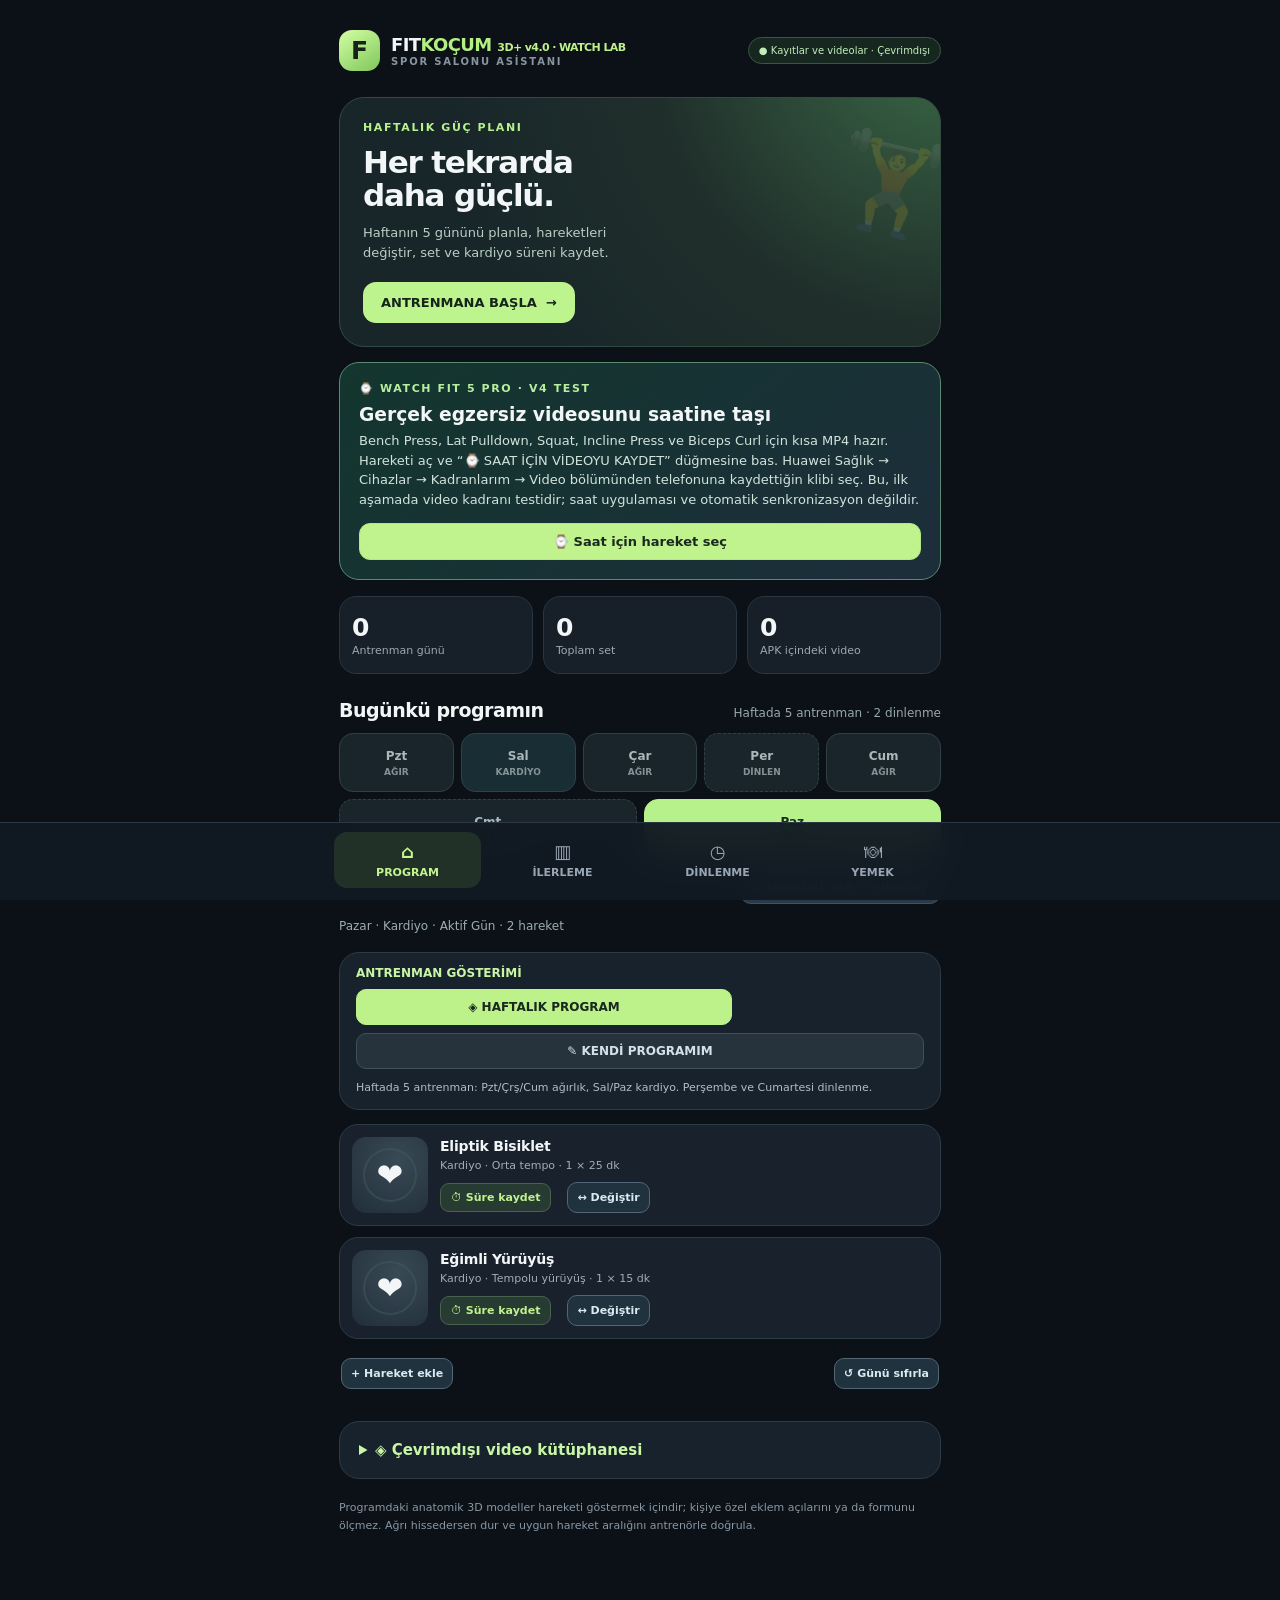
==== commit e8d60939: "feat(v4): Watch Fit 5 Pro video export guide and Watch Lab entry in app" ====
--- a/app/src/main/assets/index.html
+++ b/app/src/main/assets/index.html
@@ -103,8 +103,20 @@
 .athlete-grid button.active{background:#32665c!important;border-color:#81dbbd!important;color:#e5fff4!important}
 </style></head><body>
 <div class="shell">
-<header class="brand"><div class="brand-left"><div class="brand-icon">F</div><div><div class="brand-name">FIT<b>KOÇUM</b> <span style="color:#bdf18a;font-size:11px">3D+ v3.2.2 · OFFLINE</span></div><div class="brand-desc">SPOR SALONU ASİSTANI</div></div></div><div class="offline" style="font-size:10px">● Kayıtlar ve videolar · Çevrimdışı</div></header>
-<section id="home" class="screen"><div class="hero"><div class="eyebrow">HAFTALIK GÜÇ PLANI</div><h1>Her tekrarda<br>daha güçlü.</h1><p>Haftanın 5 gününü planla, hareketleri değiştir, set ve kardiyo süreni kaydet.</p><button class="cta" id="heroGo">ANTRENMANA BAŞLA &nbsp;→</button><div class="hero-tag">🏋</div></div><div class="metrics"><div class="metric"><strong id="sessions">0</strong><span>Antrenman günü</span></div><div class="metric"><strong id="sets">0</strong><span>Toplam set</span></div><div class="metric"><strong id="offlineVideoTotal">0</strong><span>APK içindeki video</span></div></div><div class="section-head"><h2>Bugünkü programın</h2><span>Haftada 5 antrenman · 2 dinlenme</span></div><div class="days" id="dayTabs"></div>
+<header class="brand"><div class="brand-left"><div class="brand-icon">F</div><div><div class="brand-name">FIT<b>KOÇUM</b> <span style="color:#bdf18a;font-size:11px">3D+ v4.0 · WATCH LAB</span></div><div class="brand-desc">SPOR SALONU ASİSTANI</div></div></div><div class="offline" style="font-size:10px">● Kayıtlar ve videolar · Çevrimdışı</div></header>
+<section id="home" class="screen"><div class="hero"><div class="eyebrow">HAFTALIK GÜÇ PLANI</div><h1>Her tekrarda<br>daha güçlü.</h1><p>Haftanın 5 gününü planla, hareketleri değiştir, set ve kardiyo süreni kaydet.</p><button class="cta" id="heroGo">ANTRENMANA BAŞLA &nbsp;→</button><div class="hero-tag">🏋</div></div>
+<div class="panel" style="background:linear-gradient(140deg,#13362e,#1c2e3b);border:1px solid #598b72;margin:15px 0">
+<div class="eyebrow" style="color:#b7ef9e">⌚ WATCH FIT 5 PRO · V4 TEST</div>
+<h3 style="margin:9px 0 5px">Gerçek egzersiz videosunu saatine taşı</h3>
+<p style="font-size:13px;color:#d2e3dc;line-height:1.5;margin:6px 0 14px">
+Bench Press, Lat Pulldown, Squat, Incline Press ve Biceps Curl için kısa MP4 hazır.
+Hareketi aç ve “⌚ SAAT İÇİN VİDEOYU KAYDET” düğmesine bas.
+Huawei Sağlık → Cihazlar → Kadranlarım → Video bölümünden telefonuna kaydettiğin klibi seç.
+Bu, ilk aşamada video kadranı testidir; saat uygulaması ve otomatik senkronizasyon değildir.
+</p>
+<button type="button" class="chip primary" id="watchV4Explore" style="width:100%">⌚ Saat için hareket seç</button>
+</div>
+<div class="metrics"><div class="metric"><strong id="sessions">0</strong><span>Antrenman günü</span></div><div class="metric"><strong id="sets">0</strong><span>Toplam set</span></div><div class="metric"><strong id="offlineVideoTotal">0</strong><span>APK içindeki video</span></div></div><div class="section-head"><h2>Bugünkü programın</h2><span>Haftada 5 antrenman · 2 dinlenme</span></div><div class="days" id="dayTabs"></div>
 <div style="display:flex;justify-content:flex-end;margin:7px 0 12px">
 <button type="button" class="chip" id="jumpToLibrary">⌕ Hareket ara / videolar</button>
 </div><p class="subtitle" id="dayCaption"></p><div class="panel" style="margin:8px 0 14px;padding:13px 16px">
@@ -194,7 +206,7 @@
 </div></section>
 </div>
 <nav class="bottom" aria-label="Alt menü"><button class="nav active" data-tab="home"><span>⌂</span>PROGRAM</button><button class="nav" data-tab="history"><span>▥</span>İLERLEME</button><button class="nav" data-tab="rest"><span>◷</span>DİNLENME</button><button class="nav" data-tab="meal"><span>🍽</span>YEMEK</button></nav>
-<div class="overlay" id="overlay" hidden><section class="dialog" role="dialog" aria-modal="true" aria-labelledby="title"><div class="dialog-header"><div><div class="eyebrow">FitKoçum v3.2.2 · ÇEVRİMDIŞI</div><h2 id="title"></h2><div class="dialog-sub" id="sub"></div></div><button id="close" aria-label="Kapat" class="close">×</button></div><div class="scene" style="height:360px"><canvas id="modelCanvas" aria-label="Döndürülebilir, animasyonlu 3D sporcu modeli"></canvas><div class="scene-label">● UYGULAMA İÇİ 3D MODEL</div><div class="scene-help">↻ Parmağınla çevir</div><button id="pause" class="pause">⏸ Duraklat</button></div><div class="viewcontrols" aria-label="Kamera açısı">
+<div class="overlay" id="overlay" hidden><section class="dialog" role="dialog" aria-modal="true" aria-labelledby="title"><div class="dialog-header"><div><div class="eyebrow">FitKoçum v4.0 · WATCH LAB</div><h2 id="title"></h2><div class="dialog-sub" id="sub"></div></div><button id="close" aria-label="Kapat" class="close">×</button></div><div class="scene" style="height:360px"><canvas id="modelCanvas" aria-label="Döndürülebilir, animasyonlu 3D sporcu modeli"></canvas><div class="scene-label">● UYGULAMA İÇİ 3D MODEL</div><div class="scene-help">↻ Parmağınla çevir</div><button id="pause" class="pause">⏸ Duraklat</button></div><div class="viewcontrols" aria-label="Kamera açısı">
 <button class="viewbtn" data-camera="front">◉ Önden</button>
 <button class="viewbtn" data-camera="side">◧ Yandan</button>
 <button class="viewbtn active" data-camera="angle">◈ 45°</button>
@@ -1015,6 +1027,11 @@
  setLibrarySearch(button.dataset.quickSearch);
  $('moveSearch').focus();
 });
+$('watchV4Explore').onclick=()=>{
+ $('exerciseLibrary').open=true;
+ $('exerciseLibrary').scrollIntoView({block:'start',behavior:'smooth'});
+ setLibrarySearch('bench press');
+};
 $('jumpToLibrary').onclick=()=>{
  $('exerciseLibrary').open=true;
  $('exerciseLibrary').scrollIntoView({block:'start',behavior:'smooth'});
@@ -1022,4 +1039,4 @@
 };
 renderLibrary();
 update();clock();
-</script><script src="weekly-v31.js"></script><script src="video-v31.js"></script></body></html>+</script><script src="weekly-v31.js"></script><script src="watch-video-index.js"></script><script src="video-v31.js"></script></body></html>
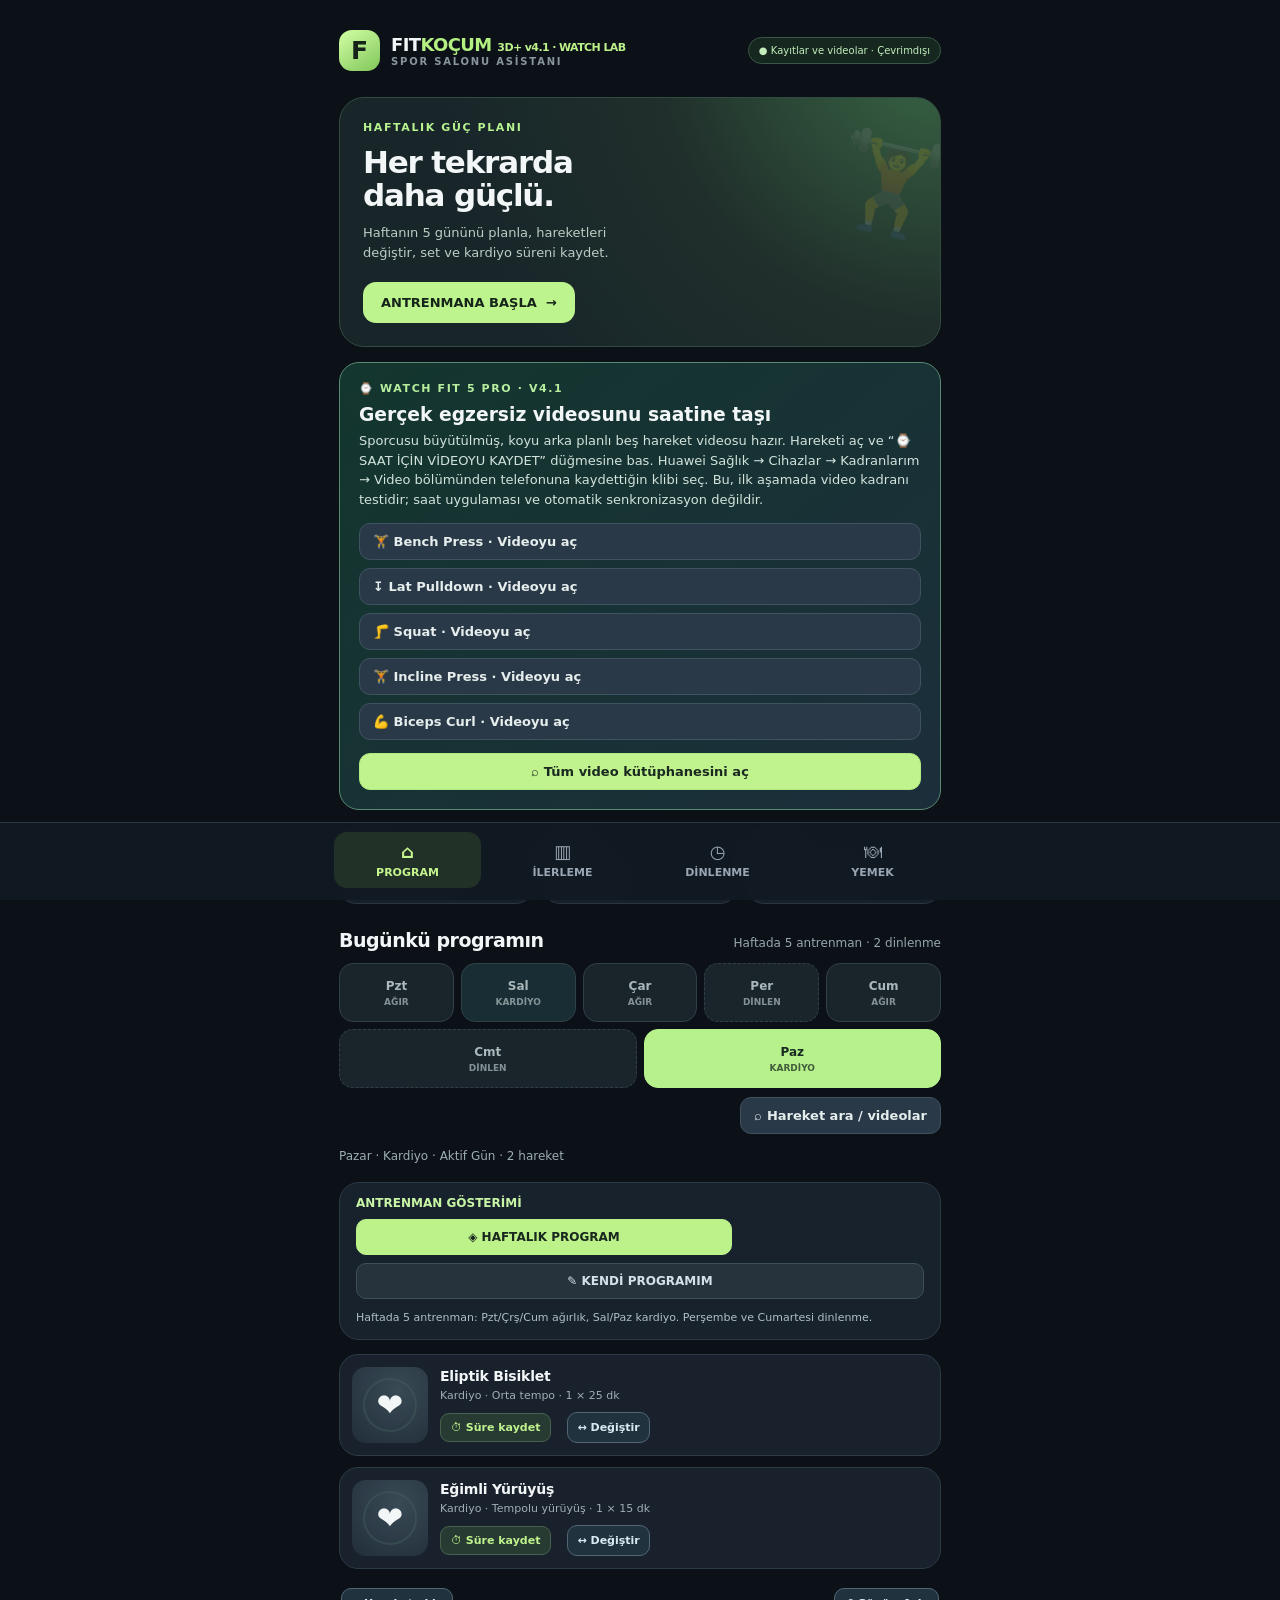
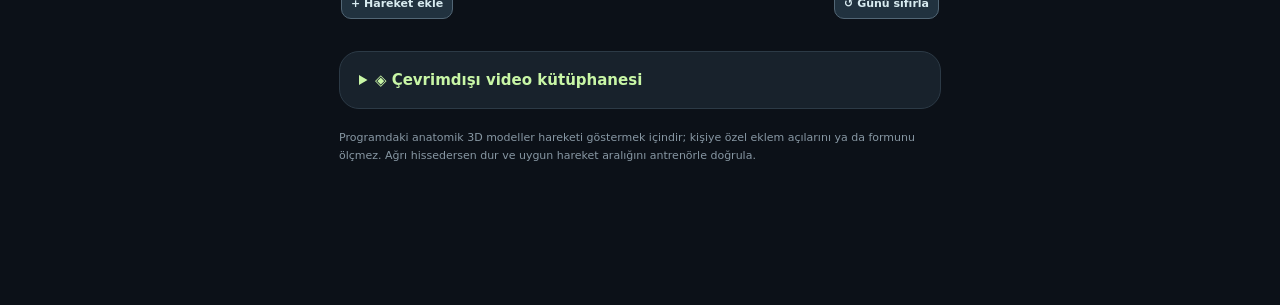
==== commit 381fe3d3: "feat(v4.1): direct five-exercise watch gallery and prominent version badge" ====
--- a/app/src/main/assets/index.html
+++ b/app/src/main/assets/index.html
@@ -103,18 +103,25 @@
 .athlete-grid button.active{background:#32665c!important;border-color:#81dbbd!important;color:#e5fff4!important}
 </style></head><body>
 <div class="shell">
-<header class="brand"><div class="brand-left"><div class="brand-icon">F</div><div><div class="brand-name">FIT<b>KOÇUM</b> <span style="color:#bdf18a;font-size:11px">3D+ v4.0 · WATCH LAB</span></div><div class="brand-desc">SPOR SALONU ASİSTANI</div></div></div><div class="offline" style="font-size:10px">● Kayıtlar ve videolar · Çevrimdışı</div></header>
+<header class="brand"><div class="brand-left"><div class="brand-icon">F</div><div><div class="brand-name">FIT<b>KOÇUM</b> <span style="color:#bdf18a;font-size:11px">3D+ v4.1 · WATCH LAB</span></div><div class="brand-desc">SPOR SALONU ASİSTANI</div></div></div><div class="offline" style="font-size:10px">● Kayıtlar ve videolar · Çevrimdışı</div></header>
 <section id="home" class="screen"><div class="hero"><div class="eyebrow">HAFTALIK GÜÇ PLANI</div><h1>Her tekrarda<br>daha güçlü.</h1><p>Haftanın 5 gününü planla, hareketleri değiştir, set ve kardiyo süreni kaydet.</p><button class="cta" id="heroGo">ANTRENMANA BAŞLA &nbsp;→</button><div class="hero-tag">🏋</div></div>
 <div class="panel" style="background:linear-gradient(140deg,#13362e,#1c2e3b);border:1px solid #598b72;margin:15px 0">
-<div class="eyebrow" style="color:#b7ef9e">⌚ WATCH FIT 5 PRO · V4 TEST</div>
+<div class="eyebrow" style="color:#b7ef9e">⌚ WATCH FIT 5 PRO · V4.1</div>
 <h3 style="margin:9px 0 5px">Gerçek egzersiz videosunu saatine taşı</h3>
 <p style="font-size:13px;color:#d2e3dc;line-height:1.5;margin:6px 0 14px">
-Bench Press, Lat Pulldown, Squat, Incline Press ve Biceps Curl için kısa MP4 hazır.
+Sporcusu büyütülmüş, koyu arka planlı beş hareket videosu hazır.
 Hareketi aç ve “⌚ SAAT İÇİN VİDEOYU KAYDET” düğmesine bas.
 Huawei Sağlık → Cihazlar → Kadranlarım → Video bölümünden telefonuna kaydettiğin klibi seç.
 Bu, ilk aşamada video kadranı testidir; saat uygulaması ve otomatik senkronizasyon değildir.
 </p>
-<button type="button" class="chip primary" id="watchV4Explore" style="width:100%">⌚ Saat için hareket seç</button>
+<div id="watchV41Gallery" style="display:grid;gap:8px;margin:13px 0">
+ <button type="button" class="chip" data-watch-move="free_0025" style="text-align:left">🏋️ Bench Press · Videoyu aç</button>
+ <button type="button" class="chip" data-watch-move="free_drv-cable-bar-lateral-pulldown-wide-shoulder-grip" style="text-align:left">↧ Lat Pulldown · Videoyu aç</button>
+ <button type="button" class="chip" data-watch-move="free_1435" style="text-align:left">🦵 Squat · Videoyu aç</button>
+ <button type="button" class="chip" data-watch-move="free_0314" style="text-align:left">🏋️ Incline Press · Videoyu aç</button>
+ <button type="button" class="chip" data-watch-move="free_0294" style="text-align:left">💪 Biceps Curl · Videoyu aç</button>
+</div>
+<button type="button" class="chip primary" id="watchV4Explore" style="width:100%">⌕ Tüm video kütüphanesini aç</button>
 </div>
 <div class="metrics"><div class="metric"><strong id="sessions">0</strong><span>Antrenman günü</span></div><div class="metric"><strong id="sets">0</strong><span>Toplam set</span></div><div class="metric"><strong id="offlineVideoTotal">0</strong><span>APK içindeki video</span></div></div><div class="section-head"><h2>Bugünkü programın</h2><span>Haftada 5 antrenman · 2 dinlenme</span></div><div class="days" id="dayTabs"></div>
 <div style="display:flex;justify-content:flex-end;margin:7px 0 12px">
@@ -206,7 +213,7 @@
 </div></section>
 </div>
 <nav class="bottom" aria-label="Alt menü"><button class="nav active" data-tab="home"><span>⌂</span>PROGRAM</button><button class="nav" data-tab="history"><span>▥</span>İLERLEME</button><button class="nav" data-tab="rest"><span>◷</span>DİNLENME</button><button class="nav" data-tab="meal"><span>🍽</span>YEMEK</button></nav>
-<div class="overlay" id="overlay" hidden><section class="dialog" role="dialog" aria-modal="true" aria-labelledby="title"><div class="dialog-header"><div><div class="eyebrow">FitKoçum v4.0 · WATCH LAB</div><h2 id="title"></h2><div class="dialog-sub" id="sub"></div></div><button id="close" aria-label="Kapat" class="close">×</button></div><div class="scene" style="height:360px"><canvas id="modelCanvas" aria-label="Döndürülebilir, animasyonlu 3D sporcu modeli"></canvas><div class="scene-label">● UYGULAMA İÇİ 3D MODEL</div><div class="scene-help">↻ Parmağınla çevir</div><button id="pause" class="pause">⏸ Duraklat</button></div><div class="viewcontrols" aria-label="Kamera açısı">
+<div class="overlay" id="overlay" hidden><section class="dialog" role="dialog" aria-modal="true" aria-labelledby="title"><div class="dialog-header"><div><div class="eyebrow">FitKoçum v4.1 · WATCH LAB</div><h2 id="title"></h2><div class="dialog-sub" id="sub"></div></div><button id="close" aria-label="Kapat" class="close">×</button></div><div class="scene" style="height:360px"><canvas id="modelCanvas" aria-label="Döndürülebilir, animasyonlu 3D sporcu modeli"></canvas><div class="scene-label">● UYGULAMA İÇİ 3D MODEL</div><div class="scene-help">↻ Parmağınla çevir</div><button id="pause" class="pause">⏸ Duraklat</button></div><div class="viewcontrols" aria-label="Kamera açısı">
 <button class="viewbtn" data-camera="front">◉ Önden</button>
 <button class="viewbtn" data-camera="side">◧ Yandan</button>
 <button class="viewbtn active" data-camera="angle">◈ 45°</button>
@@ -1027,10 +1034,14 @@
  setLibrarySearch(button.dataset.quickSearch);
  $('moveSearch').focus();
 });
+document.querySelectorAll('#watchV41Gallery [data-watch-move]').forEach(button=>button.onclick=()=>{
+ const id=button.dataset.watchMove;
+ if(MOVES[id])openMove(id);
+});
 $('watchV4Explore').onclick=()=>{
  $('exerciseLibrary').open=true;
  $('exerciseLibrary').scrollIntoView({block:'start',behavior:'smooth'});
- setLibrarySearch('bench press');
+ setLibrarySearch('');
 };
 $('jumpToLibrary').onclick=()=>{
  $('exerciseLibrary').open=true;
